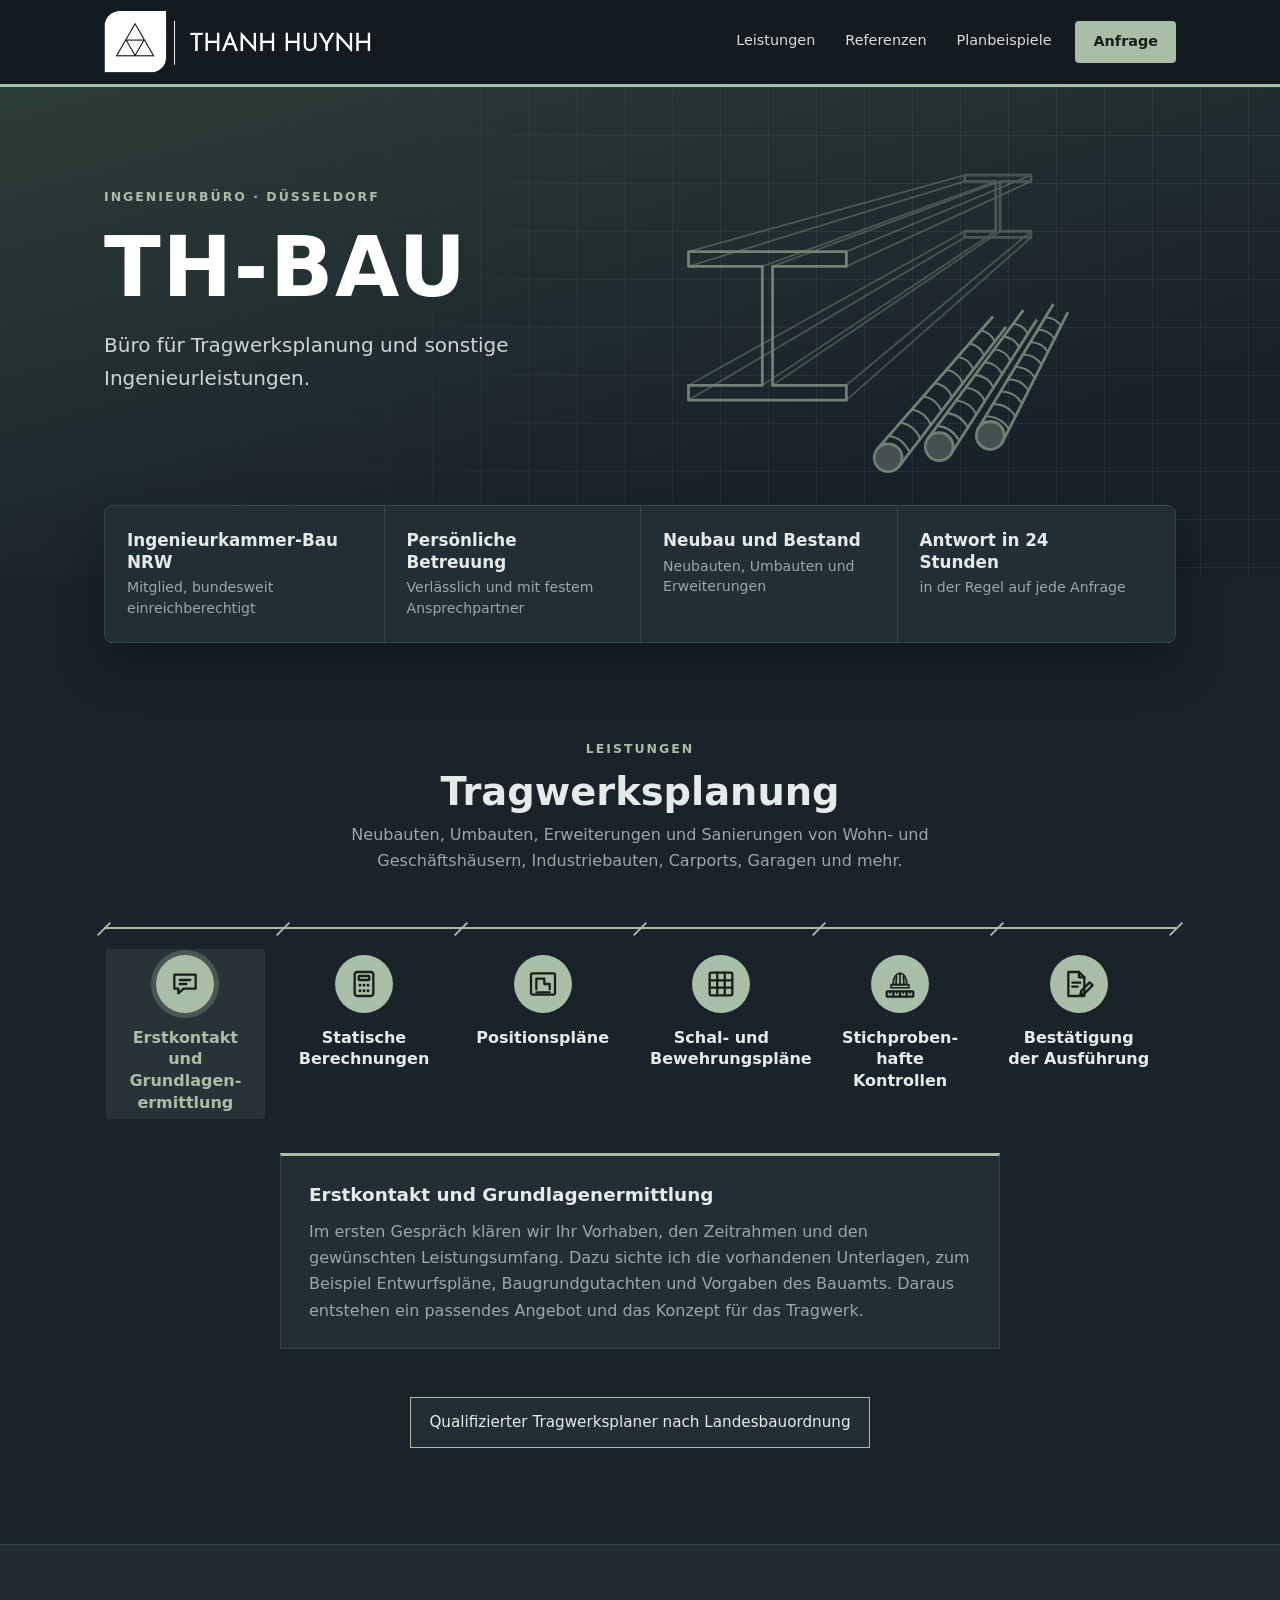
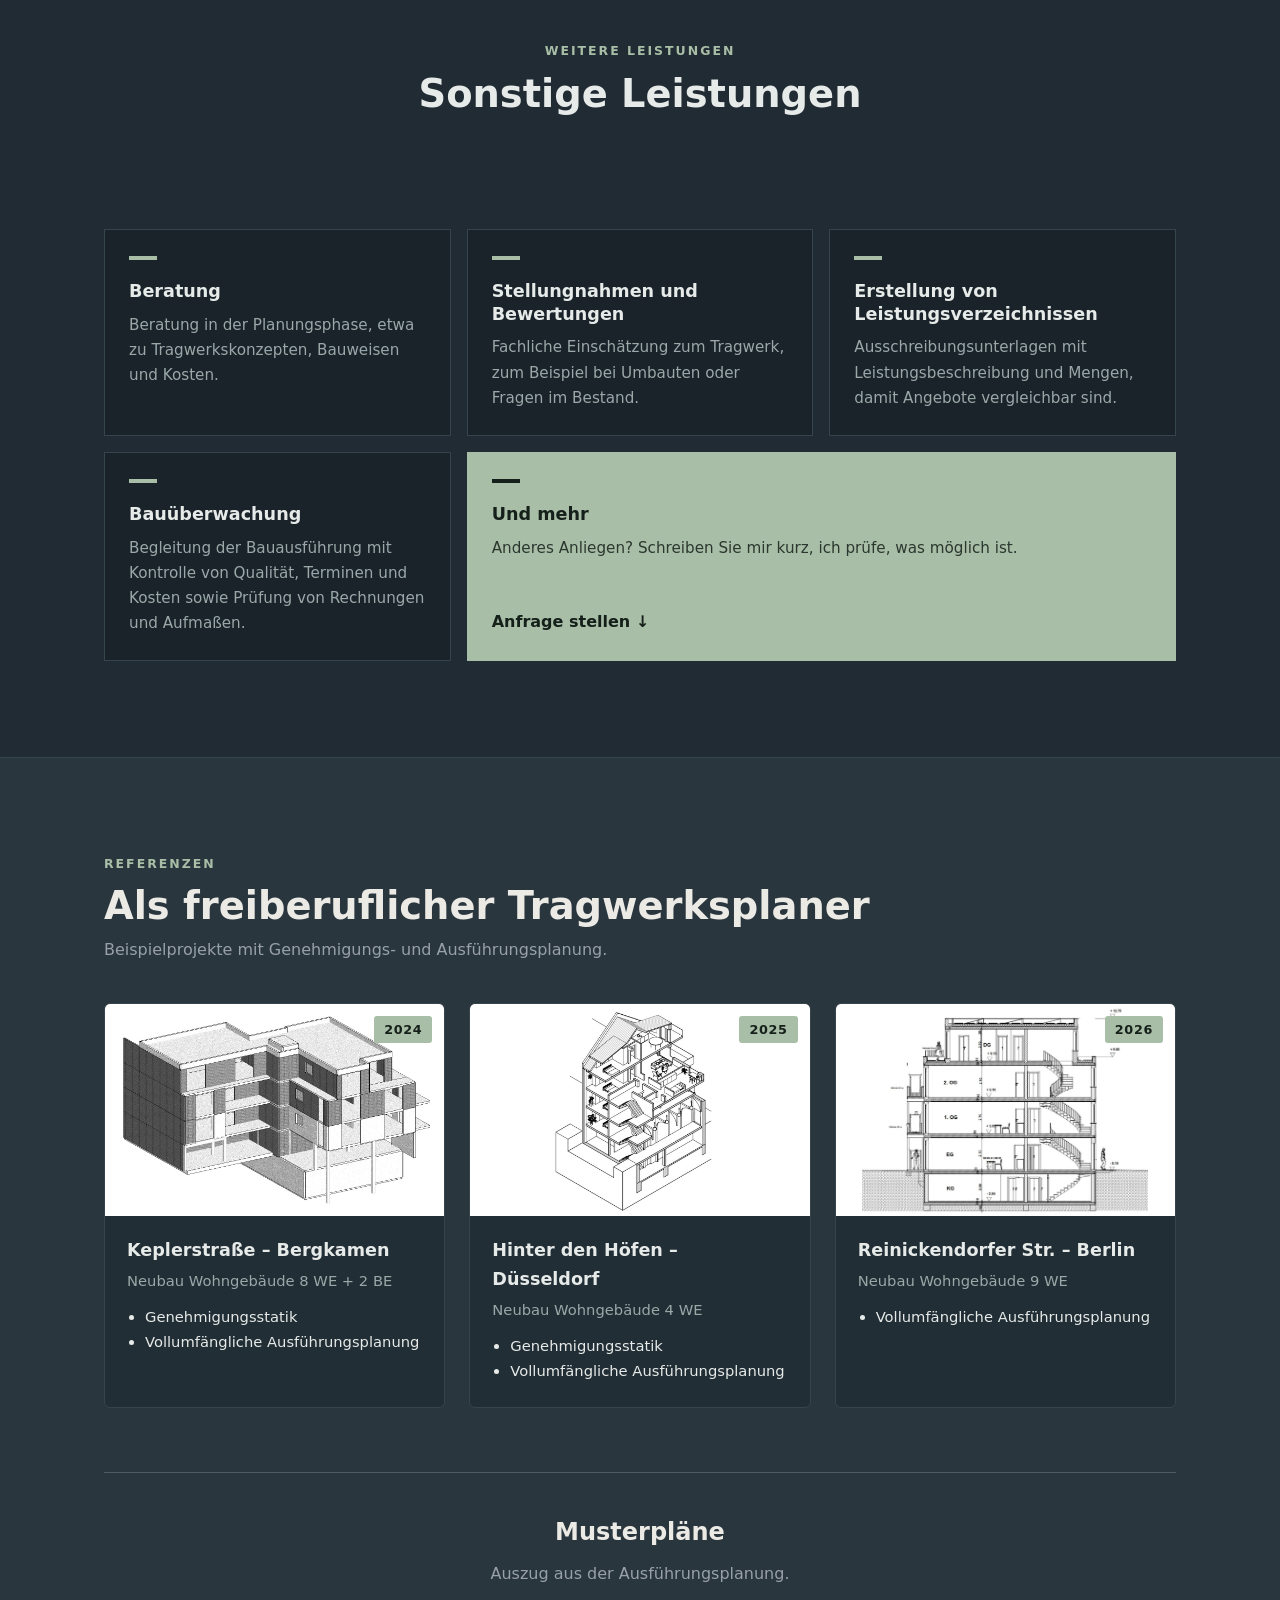
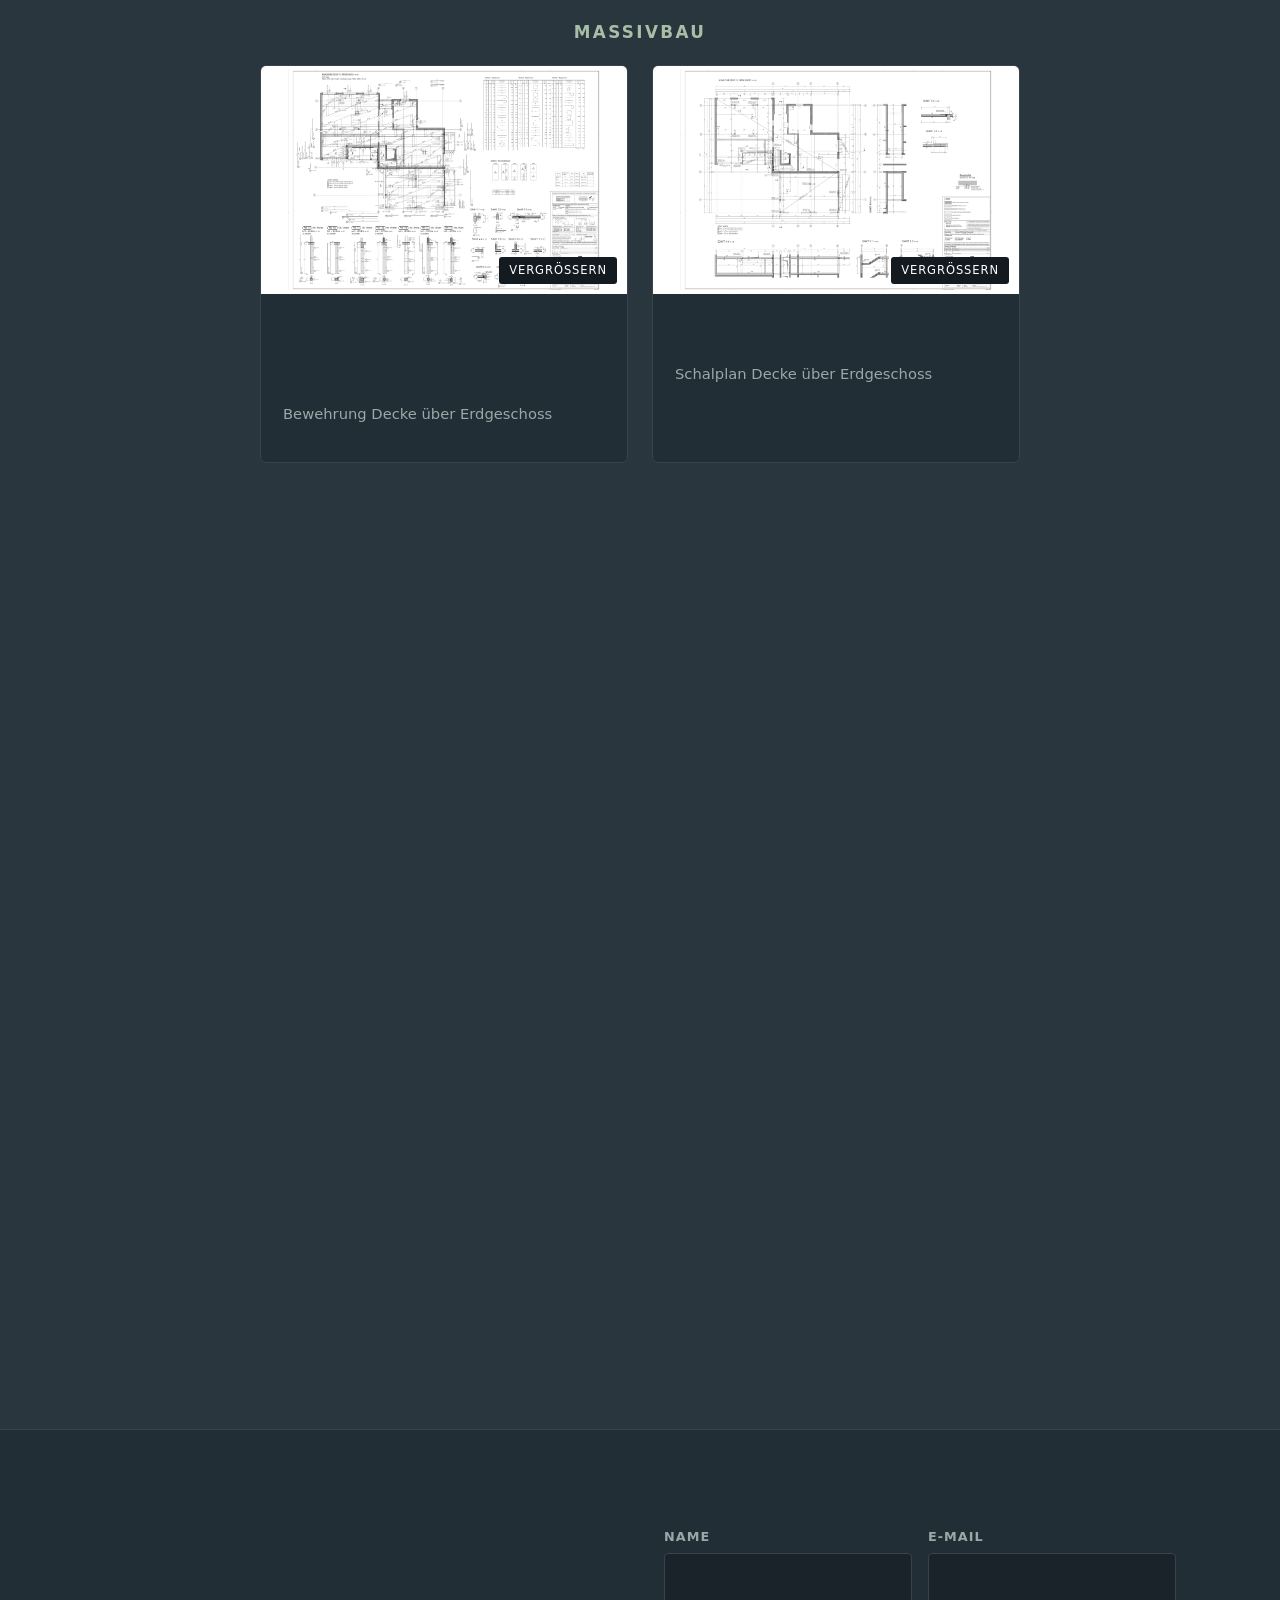
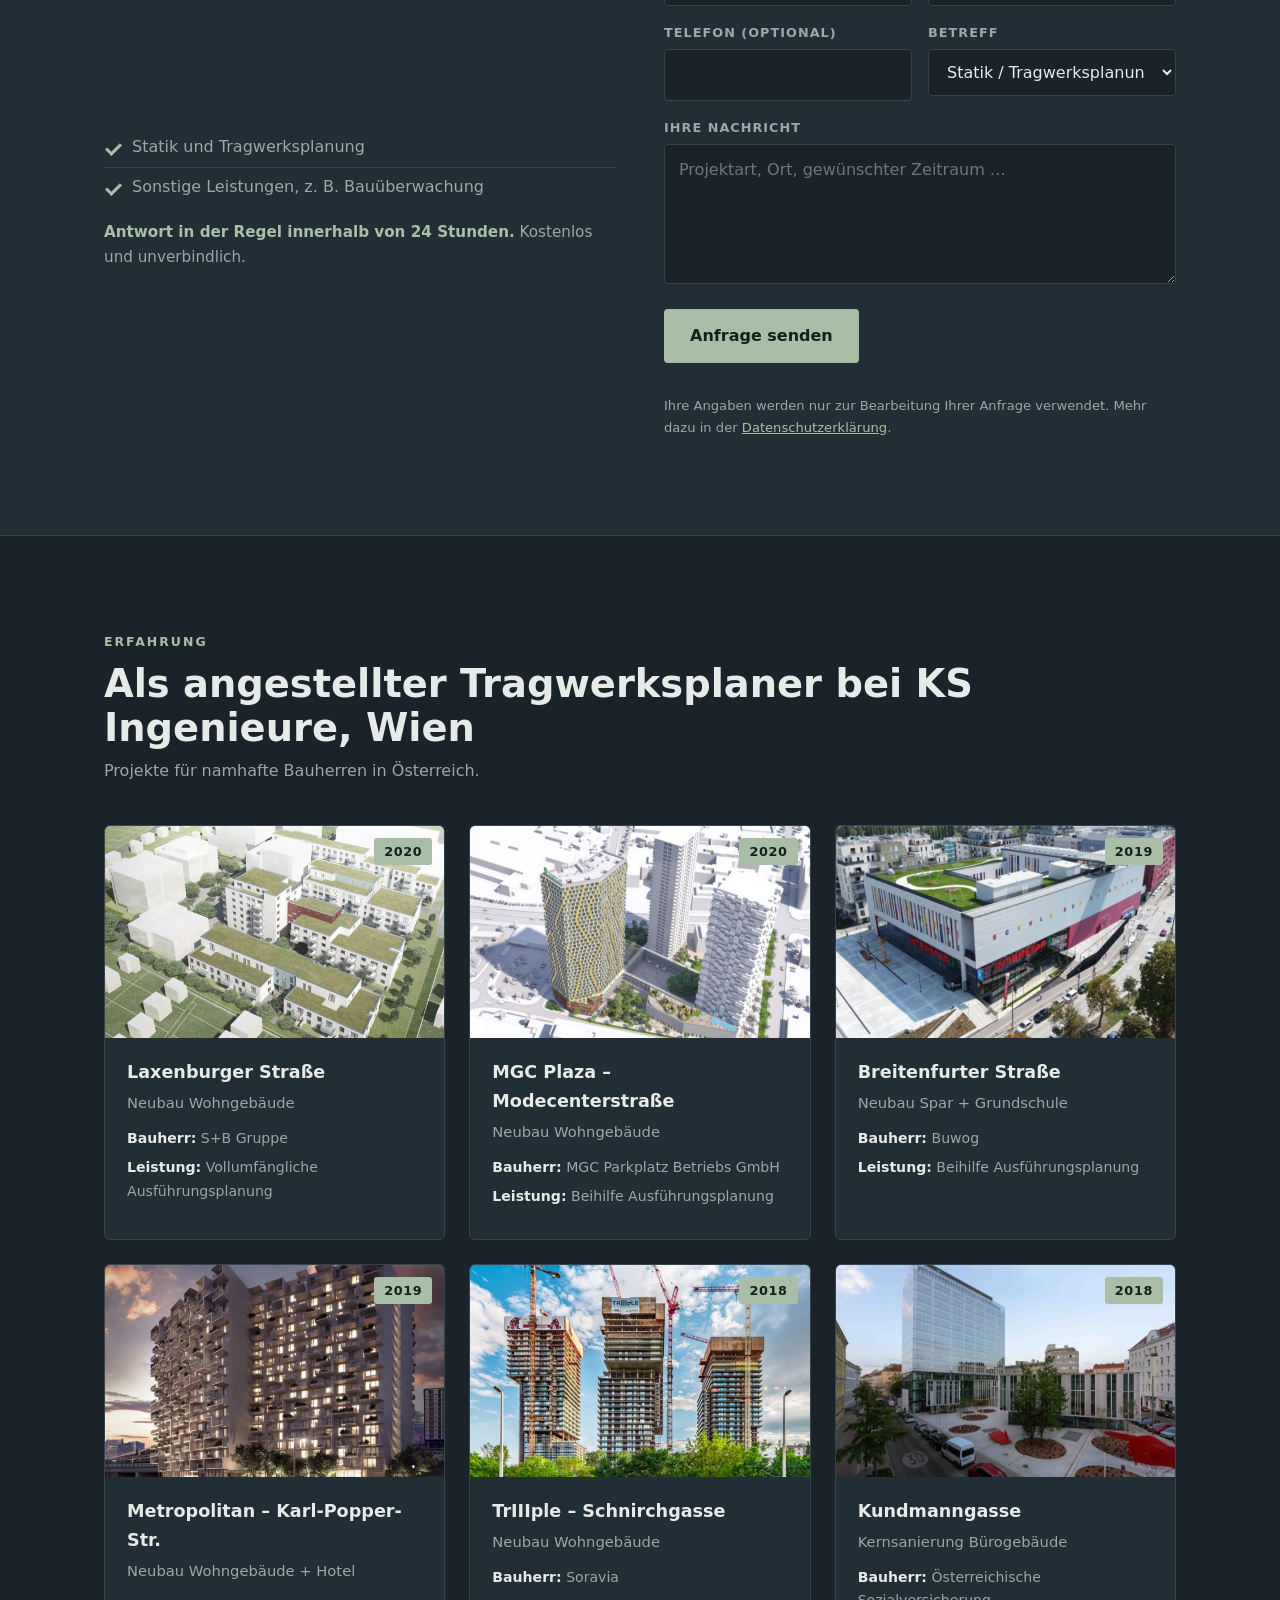
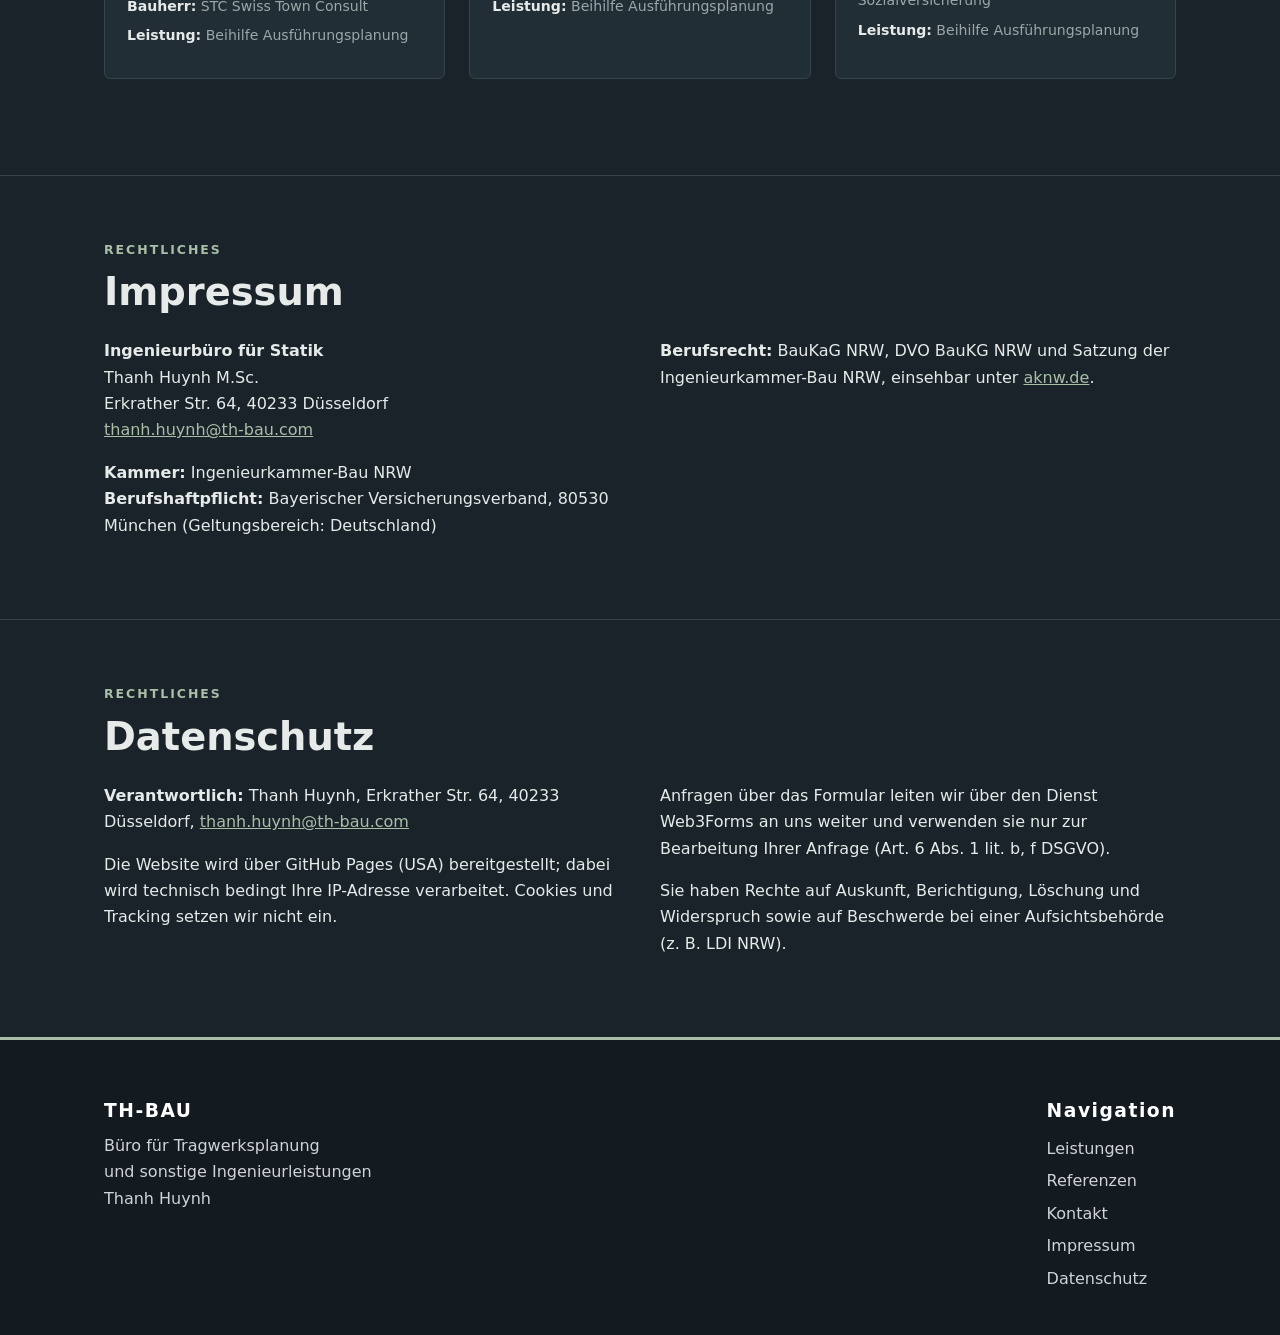
==== index.html @ c72b6653 "Mobile Anfrage-Leiste ohne Unterstreichung und Strich, am Seitenende ausgeblendet Co-Authored-By: Cl" ====
<!DOCTYPE html>
<html lang="de" data-theme="dark">
<head>
<meta charset="utf-8">
<meta name="viewport" content="width=device-width, initial-scale=1, viewport-fit=cover">
<title>TH-BAU – Büro für Tragwerksplanung und sonstige Ingenieurleistungen</title>
<meta name="description" content="TH-BAU – Ingenieurbüro Thanh Huynh in Düsseldorf: Tragwerksplanung, Statik sowie Schal- und Bewehrungspläne.">
<meta name="theme-color" content="#131a20">
<meta name="color-scheme" content="dark">
<link rel="icon" href="data:image/svg+xml,%3Csvg xmlns='http://www.w3.org/2000/svg' viewBox='0 0 64 64'%3E%3Crect width='64' height='64' rx='12' fill='%231b2026'/%3E%3Cpath d='M32 10 55 52H9Z' fill='none' stroke='white' stroke-width='4' stroke-linejoin='round'/%3E%3Cpath d='M21 31H43L32 52Z' fill='none' stroke='white' stroke-width='4' stroke-linejoin='round'/%3E%3C/svg%3E">
<meta property="og:type" content="website">
<meta property="og:locale" content="de_DE">
<meta property="og:title" content="TH-BAU – Tragwerksplanung und Statik">
<meta property="og:description" content="TH-BAU – Ingenieurbüro Thanh Huynh in Düsseldorf: Tragwerksplanung, Statik sowie Schal- und Bewehrungspläne.">
<meta property="og:url" content="https://www.th-bau.com/">
<meta property="og:image" content="https://www.th-bau.com/images/3d-modell-tragwerk-keplerstrae-bergkamen.jpg">
<script type="application/ld+json">{"@context":"https://schema.org","@type":"ProfessionalService","name":"TH-BAU – Ingenieurbüro für Statik","founder":"Thanh Huynh","url":"https://www.th-bau.com/","email":"thanh.huynh@th-bau.com","telephone":"+49 163 9654179","address":{"@type":"PostalAddress","streetAddress":"Erkrather Str. 64","postalCode":"40233","addressLocality":"Düsseldorf","addressCountry":"DE"},"areaServed":"DE","knowsAbout":["Tragwerksplanung","Statik","Bewehrungsplanung"]}</script>

<style>
:root{--bg:#f4f2ee;--surf:#fff;--ink:#16191d;--mute:#5c636b;--line:#d9d5cc;--dark:#1b2026;--accent:#e8590c;--accent-ink:#fff;--grid:rgba(255,255,255,.07);
box-sizing:border-box;padding-top:env(safe-area-inset-top,0px);padding-bottom:env(safe-area-inset-bottom,0px);color-scheme:light}
@media (prefers-color-scheme:dark){:root:not([data-theme="light"]){--bg:#111418;--surf:#1a1f25;--ink:#eceae5;--mute:#98a0a8;--line:#2b323a;--dark:#0b0d10;--accent:#ff7a2e;--accent-ink:#111;color-scheme:dark}}
:root[data-theme="dark"]{--bg:#111418;--surf:#1a1f25;--ink:#eceae5;--mute:#98a0a8;--line:#2b323a;--dark:#0b0d10;--accent:#ff7a2e;--accent-ink:#111;color-scheme:dark}
html{scroll-behavior:smooth;scroll-padding-top:calc(104px + env(safe-area-inset-top,0px))}
*{box-sizing:border-box}
body{margin:0;background:var(--bg);color:var(--ink);font:16px/1.65 system-ui,-apple-system,"Segoe UI",Roboto,Helvetica,Arial,sans-serif}
body::before{content:"";position:fixed;inset:0 0 auto;height:env(safe-area-inset-top,0px);background:var(--dark);z-index:10}
a{color:inherit}
.wrap{max-width:1120px;margin:0 auto;padding:0 24px}
header{position:sticky;top:env(safe-area-inset-top,0px);z-index:9;background:var(--dark);color:#fff;border-bottom:3px solid var(--accent)}
header .wrap{display:flex;align-items:center;justify-content:space-between;flex-wrap:wrap;gap:6px 16px;min-height:84px;padding-top:8px;padding-bottom:8px}
.logo{display:block;line-height:0}
.logo img{height:68px;width:auto;display:block}
nav{display:flex;gap:6px;flex-wrap:wrap}
nav a{text-decoration:none;font-size:.9rem;padding:8px 12px;border-radius:4px;opacity:.85}
nav a.cta{background:var(--accent);color:var(--accent-ink);font-weight:700;opacity:1;padding:9px 18px;margin-left:6px}
nav a.cta:hover{filter:brightness(1.1);background:var(--accent)}
nav a:hover{opacity:1;background:rgba(255,255,255,.1)}
.hero{background:var(--dark);color:#fff;position:relative;overflow:hidden}
.hero .wrap{padding-top:96px;padding-bottom:104px;position:relative}
.heroart{position:absolute;right:calc(max(0px,(100% - 1120px)/2) + 24px);top:50%;transform:translateY(-50%);width:min(46%,520px);height:auto;color:var(--accent);opacity:.45;pointer-events:none}@media (max-width:760px){.heroart{width:88%;right:-14%;opacity:.14}}
.tag{display:inline-block;font-size:.78rem;font-weight:700;letter-spacing:.16em;text-transform:uppercase;color:var(--accent);margin-bottom:18px}
h1{font-size:clamp(2.6rem,8vw,5.2rem);line-height:1;margin:0 0 20px;letter-spacing:.02em;font-weight:800}
.hero p{font-size:1.25rem;max-width:560px;margin:0 0 32px;color:#cfd4d9}
.btn{display:inline-block;background:var(--accent);color:var(--accent-ink);font-weight:700;text-decoration:none;padding:14px 26px;border-radius:4px}
.btn.ghost{background:none;color:inherit;border:2px solid currentColor;margin-left:8px}
.who{margin-top:44px;padding-top:20px;border-top:1px solid rgba(255,255,255,.2);display:inline-block;color:#aeb5bc;font-size:.95rem}
.who b{color:#fff}
section{padding:80px 0}
h2{font-size:clamp(1.7rem,4vw,2.4rem);margin:0 0 8px;line-height:1.15}
.sub{color:var(--mute);margin:0 0 40px;max-width:640px}
.kicker{font-size:.78rem;font-weight:700;letter-spacing:.16em;text-transform:uppercase;color:var(--accent);display:block;margin-bottom:10px}
.grid2{display:grid;grid-template-columns:repeat(auto-fit,minmax(min(100%,420px),1fr));gap:24px}
.card{background:var(--surf);border:1px solid var(--line);border-top:5px solid var(--accent);border-radius:6px;padding:32px}
.card h3{margin:0 0 6px;font-size:1.2rem;letter-spacing:.04em}
.card .lead{color:var(--mute);margin:0 0 18px}
.card h4{margin:0 0 8px;font-size:.8rem;letter-spacing:.12em;text-transform:uppercase;color:var(--mute)}
ul.chk{list-style:none;margin:0;padding:0}
ul.chk li{padding:6px 0 6px 28px;position:relative;border-bottom:1px solid var(--line)}
ul.chk li:last-child{border:0}
ul.chk li::before{content:"";position:absolute;left:2px;top:15px;width:12px;height:6px;border-left:3px solid var(--accent);border-bottom:3px solid var(--accent);transform:rotate(-45deg)}
.note{margin-top:22px;padding:14px 16px;background:var(--bg);border-left:4px solid var(--accent);font-size:.95rem}
.note a{color:var(--accent);font-weight:700}
.dark{background:var(--dark);color:#eceae5}
.dark .sub{color:#98a0a8}
.projects{display:grid;grid-template-columns:repeat(auto-fill,minmax(min(100%,320px),1fr));gap:24px}
.proj{background:var(--surf);border:1px solid var(--line);border-radius:6px;overflow:hidden;color:var(--ink);display:flex;flex-direction:column}
.ph{aspect-ratio:16/10;background:repeating-linear-gradient(45deg,var(--bg),var(--bg) 12px,var(--line) 12px,var(--line) 13px);display:grid;place-items:center;color:var(--mute);font-size:.8rem;letter-spacing:.12em;text-transform:uppercase;position:relative}
.ph.plan{background-image:linear-gradient(var(--line) 1px,transparent 1px),linear-gradient(90deg,var(--line) 1px,transparent 1px);background-size:20px 20px}
.ph img{position:absolute;inset:0;width:100%;height:100%;object-fit:cover}
.year{position:absolute;top:12px;right:12px;background:var(--accent);color:var(--accent-ink);font-weight:700;font-size:.8rem;padding:3px 10px;border-radius:3px;letter-spacing:.05em;z-index:1}
.body{padding:20px 22px 24px}
.body h3{margin:0 0 4px;font-size:1.1rem}
.body .type{color:var(--mute);font-size:.92rem;margin:0 0 12px}
.body ul{margin:0;padding-left:18px;font-size:.92rem}
.meta{font-size:.88rem;color:var(--mute);margin:0 0 6px}
.meta b{color:var(--ink)}
.ph.plan.has{background:#fff;cursor:zoom-in}
.ph.plan.has img{object-fit:contain;padding:4px}
.ph.plan.has{overflow:hidden}
.ph.plan.has img{transition:transform .35s ease}
.ph.plan.has:hover img,.ph.plan.has:focus-visible img{transform:scale(1.08)}
.ph.plan.has .zh{transition:background .2s,color .2s}
.ph.plan.has:hover .zh{background:var(--accent);color:var(--accent-ink)}
@media (prefers-reduced-motion:reduce){.ph.plan.has img{transition:none}}
.zh{position:absolute;right:10px;bottom:10px;background:var(--dark);color:#fff;font-size:.72rem;letter-spacing:.08em;padding:4px 10px;border-radius:3px;z-index:1}
.ph.zoom{cursor:zoom-in;overflow:hidden}
.ph.zoom:not(.plan) .zh{opacity:0;transition:opacity .2s}
.ph.zoom:not(.plan):hover .zh,.ph.zoom:not(.plan):focus-visible .zh{opacity:1}
@media (prefers-reduced-motion:reduce){.ph.zoom img{transition:none}}
#lb{position:fixed;inset:0;z-index:50;background:rgba(0,0,0,.98);display:none;overflow:hidden;touch-action:none;overscroll-behavior:contain;-webkit-user-select:none;user-select:none}
#lb.on{display:block}
#lb img{position:absolute;left:0;top:0;transform-origin:0 0;max-width:none;background:#fff;cursor:grab;-webkit-user-drag:none;user-select:none;will-change:transform}
#lb img.drag{cursor:grabbing}
#lb .bar{position:fixed;top:0;left:0;right:0;z-index:51;display:flex;align-items:center;gap:8px;padding:calc(8px + env(safe-area-inset-top,0px)) 12px 8px;background:rgba(0,0,0,.82)}
#lb .t{flex:1;min-width:0;color:#cfd4d9;font-size:.72rem;line-height:1.25;overflow:hidden;display:-webkit-box;-webkit-line-clamp:2;-webkit-box-orient:vertical}
#lb .b{border:0;cursor:pointer;font:inherit;font-weight:700;background:rgba(255,255,255,.16);color:#fff;min-width:42px;height:40px;border-radius:6px;font-size:1.2rem;line-height:1}
#lb .x{background:var(--accent);color:var(--accent-ink);font-size:.9rem;padding:0 14px}
.plans-wrap{margin-top:64px;padding-top:40px;border-top:1px solid rgba(255,255,255,.18);text-align:center}
.plans-wrap h3{margin:0 0 8px;font-size:1.5rem}
.plans-wrap .sub{margin:0 auto 32px}
.plans{display:grid;grid-template-columns:repeat(3,minmax(0,1fr));gap:24px;max-width:1120px;margin:0 auto;text-align:left}
.grp{margin:0 0 18px;font-size:1.05rem;letter-spacing:.14em;text-transform:uppercase;color:var(--accent)}
.plans.two{grid-template-columns:repeat(2,minmax(0,1fr));max-width:760px}
@media (max-width:900px){.plans,.plans.two{grid-template-columns:1fr;max-width:560px}}
.anfrage{background:var(--surf);border-top:1px solid var(--line);border-bottom:1px solid var(--line)}
.aw{display:grid;grid-template-columns:repeat(auto-fit,minmax(min(100%,320px),1fr));gap:48px;align-items:start}
.aw ul{margin:20px 0 0;padding:0;list-style:none;color:var(--mute)}
.aw li{padding:4px 0}
form.f{display:grid;grid-template-columns:1fr 1fr;gap:16px}
.f label{display:block;font-size:.8rem;font-weight:700;letter-spacing:.08em;text-transform:uppercase;color:var(--mute);margin-bottom:6px}
.f .full{grid-column:1/-1}
.f input,.f select,.f textarea{width:100%;font:inherit;color:var(--ink);background:var(--bg);border:1px solid var(--line);border-radius:4px;padding:12px 14px}
.f input:focus,.f select:focus,.f textarea:focus{outline:2px solid var(--accent);outline-offset:1px}
.f textarea{min-height:140px;resize:vertical}
.f button{border:0;cursor:pointer;font:inherit;font-weight:700}
#st{font-size:.92rem;color:var(--mute);margin:0}
#st a{color:var(--accent);font-weight:700}
@media (max-width:640px){form.f{grid-template-columns:1fr}}
.lz{text-align:center}
.lz .sub{margin:0 auto 52px}
.chain{display:flex;max-width:1120px;margin:0 auto}
.chain>div{flex:1 1 0;min-width:0;position:relative;border-top:2px solid var(--accent);padding:26px 10px 0}
.chain>div::before,.chain>div:last-child::after{content:"";position:absolute;top:-1px;width:18px;border-top:2.5px solid var(--accent);transform:translate(-50%,0) rotate(-45deg)}
.chain>div::before{left:0}
.chain>div:last-child::after{right:0;transform:translate(50%,0) rotate(-45deg)}
.chain b{display:block;font-size:1rem;line-height:1.35;hyphens:manual}
.chain .stb{display:block;width:100%;background:none;border:0;font:inherit;color:inherit;text-align:center;cursor:pointer;padding:6px 8px;margin:-6px -8px;border-radius:3px;transition:color .2s,background .2s}
.chain .stb:hover,.chain .stb:focus-visible,.chain .stb[aria-pressed="true"]{color:var(--accent);background:rgba(255,122,46,.09)}
.chain .ico{width:58px;height:58px;border-radius:50%;background:var(--accent);display:grid;place-items:center;margin:0 auto 14px}
.chain .ico svg{width:32px;height:32px;fill:none;stroke:#12151b;stroke-width:1.7;stroke-linecap:round;stroke-linejoin:round}
.chain .desc{display:none}
.chainpanel{max-width:720px;min-height:11.5rem;margin:40px auto 0;padding:24px 28px;background:var(--surf);border:1px solid var(--line);border-top:3px solid var(--accent);text-align:left}
.chainpanel h3,.chain .desc h3{margin:0 0 8px;font-size:1.15rem}
.chainpanel p,.chain .desc p{margin:0;color:var(--mute)}
.ex{display:inline-block;margin-top:12px;color:var(--accent);font-weight:600;text-decoration:none}
.ex:hover{text-decoration:underline}
.chips{display:grid;grid-template-columns:minmax(0,460px);justify-content:center;gap:10px;margin:48px auto 0}
.chip{display:flex;align-items:center;justify-content:center;text-align:center;border:1px solid var(--accent);background:var(--surf);padding:12px 16px;font-size:.95rem}
@media (max-width:900px){.chips{grid-template-columns:minmax(0,520px)}.chainpanel{display:none}.chain .st[data-open] .desc{display:block;padding:10px 0 0}.chain .stb{text-align:left;display:flex;align-items:center;gap:14px}.chain .ico{width:44px;height:44px;margin:0;flex:none}.chain .ico svg{width:25px;height:25px}.chain .desc h3{display:none}.chain{flex-direction:column;border-left:2px solid var(--accent);margin-left:12px;max-width:none;text-align:left}
.chain>div{border-top:0;padding:14px 0 14px 22px}
.chain>div::before{left:-1px;top:50%;transform:translate(-50%,-50%) rotate(-45deg)}
.chain>div:last-child::after{display:none}}
@media (prefers-reduced-motion:reduce){.chain a,.chain a small{transition:none}}
.sonst{background:var(--surf);border-top:1px solid var(--line);border-bottom:1px solid var(--line)}
.sgrid{display:grid;grid-template-columns:repeat(3,minmax(0,1fr));gap:16px;text-align:left}
.scard{background:var(--bg);border:1px solid var(--line);padding:26px 24px 24px;display:flex;flex-direction:column;gap:10px;color:inherit;text-decoration:none}
.scard::before{content:"";width:28px;height:4px;background:var(--accent);margin-bottom:10px}
.scard h3{margin:0;font-size:1.1rem;line-height:1.3}
.scard p{margin:0;color:var(--mute);font-size:.95rem}
.scta{background:var(--accent);border-color:var(--accent);color:var(--accent-ink);justify-content:flex-start}
.scta::before{background:var(--accent-ink)}
.scta p{color:inherit;opacity:.85}
.scta span{margin-top:auto;padding-top:8px;font-weight:700}
.scta{grid-column:span 2}
.scta:hover{filter:brightness(1.08)}
@media (max-width:900px){.sgrid{grid-template-columns:repeat(2,minmax(0,1fr))}}
@media (max-width:560px){.sgrid{grid-template-columns:1fr}.scta{grid-column:auto}}
.imp{padding:64px 0;border-top:1px solid var(--line)}
.impg{display:grid;grid-template-columns:repeat(auto-fit,minmax(min(100%,340px),1fr));gap:40px;margin-top:24px}
.impg p{margin:0 0 16px}
.impg ol{margin:0 0 16px;padding-left:20px}
.imp a{color:var(--accent);word-break:break-word}
footer{background:var(--dark);color:#cfd4d9;padding:56px 0 40px;border-top:3px solid var(--accent)}
footer .wrap{display:flex;flex-wrap:wrap;gap:32px;justify-content:space-between}
footer h3{color:#fff;margin:0 0 6px;letter-spacing:.08em}
footer a{display:block;text-decoration:none;padding:3px 0}
footer a:hover{color:var(--accent)}
@media (max-width:640px){.logo img{height:52px}nav a{padding:8px 8px;font-size:.82rem}.btn.ghost{margin:10px 0 0}section{padding:56px 0}.hero .wrap{padding-top:64px;padding-bottom:72px}}
@media (max-width:640px){
header .wrap{flex-direction:column;align-items:stretch;gap:6px}
nav{width:100%;flex-wrap:nowrap;justify-content:space-between;gap:2px}
nav a{padding:8px 6px;font-size:.8rem;white-space:nowrap}
nav a.cta{padding:8px 14px;margin-left:auto}
}

/* ---- Modern: Fakten, Bewegung, Hover, mobile Leiste ---- */
section{padding:96px 0}
.facts{position:relative;z-index:2;background:var(--dark);border-top:1px solid rgba(255,255,255,.1)}
.facts .wrap{display:grid;grid-template-columns:repeat(4,minmax(0,1fr))}
.fact{padding:24px 22px;border-left:1px solid rgba(255,255,255,.14);color:#cfd4d9;min-width:0}
.fact:first-child{border-left:0;padding-left:0}
.fact b{display:block;color:#fff;font-size:1.05rem;line-height:1.3;margin-bottom:4px}
.fact span{display:block;font-size:.88rem;line-height:1.45}
.fact i{font-style:normal;color:var(--accent)}
@media (max-width:900px){.facts .wrap{grid-template-columns:repeat(2,minmax(0,1fr))}.fact:nth-child(3){border-left:0;padding-left:0}.fact:nth-child(n+3){border-top:1px solid rgba(255,255,255,.14)}.fact:nth-child(odd){padding-left:0}}
@media (max-width:480px){.fact{padding:16px 14px}.fact b{font-size:.95rem}.fact span{font-size:.8rem}.facts[data-v="b"] .wrap{padding:0 8px}}
/* Variante A: Modellkarte */
.heromodel{display:none}
.hero[data-v="a"] .heroart{top:44%;width:min(58%,640px);right:calc(max(0px,(100% - 1120px)/2) - 60px);opacity:.3}
.hero[data-v="a"] .heromodel{display:block;position:absolute;z-index:1;right:calc(max(0px,(100% - 1120px)/2) + 24px);top:50%;transform:translateY(-50%) rotate(2deg);width:min(34%,380px);margin:0;background:#fff;padding:14px 14px 10px;border-radius:4px;box-shadow:0 28px 60px rgba(0,0,0,.5)}
.heromodel img{display:block;width:100%;aspect-ratio:4/3;object-fit:contain}
.heromodel figcaption{font-size:.72rem;letter-spacing:.1em;text-transform:uppercase;color:#4c5660;margin-top:8px;font-weight:600}
@media (max-width:900px){.hero[data-v="a"] .heromodel{display:none}.hero[data-v="a"] .heroart{width:88%;right:-14%;opacity:.14}}
/* Variante B: Konstruktionsraster */
.hero[data-v="b"]::before{content:"";position:absolute;inset:0;background-image:linear-gradient(rgba(255,255,255,.06) 1px,transparent 1px),linear-gradient(90deg,rgba(255,255,255,.06) 1px,transparent 1px);background-size:48px 48px;-webkit-mask-image:linear-gradient(90deg,transparent 10%,#000 70%);mask-image:linear-gradient(90deg,transparent 10%,#000 70%);pointer-events:none}
.hero[data-v="b"] .heroart{width:min(46%,520px);top:43%;opacity:.6}
.hero[data-v="b"] .wrap{padding-bottom:150px}
.facts[data-v="b"]{background:none;border:0;margin-top:-72px}
.facts[data-v="b"] .wrap{background:var(--surf);border:1px solid var(--line);border-radius:8px;box-shadow:0 22px 50px rgba(0,0,0,.35);padding:0 22px;width:calc(100% - 48px);max-width:1072px}
.facts[data-v="b"] .fact{color:var(--mute)}
.facts[data-v="b"] .fact b{color:var(--ink)}
.facts[data-v="b"] .fact{border-color:var(--line)}
@media (max-width:900px){.hero[data-v="b"] .heroart{width:88%;right:-14%;opacity:.2}.hero[data-v="b"] .wrap{padding-bottom:120px}}
/* Bewegung */
.js .rv{opacity:0;transform:translateY(18px);transition:opacity .7s ease,transform .7s ease;transition-delay:var(--d,0s)}
.js .rv.in{opacity:1;transform:none}
@media (prefers-reduced-motion:reduce){.js .rv{opacity:1;transform:none;transition:none}}
/* Hover */
.proj,.scard{transition:transform .25s ease,box-shadow .25s ease,border-color .25s ease}
.proj:hover,.scard:hover{transform:translateY(-4px);box-shadow:0 18px 36px rgba(0,0,0,.28);border-color:var(--accent)}
@media (prefers-reduced-motion:reduce){.proj:hover,.scard:hover{transform:none}}
.js .proj.rv.in:hover,.js .scard.rv.in:hover{transform:translateY(-4px)}
.js .proj.rv.in,.js .scard.rv.in{transition:transform .25s ease,box-shadow .25s ease,border-color .25s ease}
/* Antwortzeit */
.react{margin:14px 0 0;font-size:.95rem;color:var(--mute)}
.react b{color:var(--accent)}
/* Feste Anfrage-Leiste am Handy */
.stickycta{display:none}
@media (max-width:760px){
 .stickycta{display:block;position:fixed;left:0;right:0;bottom:0;z-index:50;padding:10px max(16px,env(safe-area-inset-right,0px)) calc(10px + env(safe-area-inset-bottom,0px)) max(16px,env(safe-area-inset-left,0px));background:rgba(15,20,26,.94);-webkit-backdrop-filter:blur(8px);backdrop-filter:blur(8px);border-top:0;text-decoration:none;transform:translateY(110%);transition:transform .3s ease}
 .stickycta.show{transform:none}
 .stickycta,.stickycta:hover,.stickycta .btn{text-decoration:none}
 .stickycta .btn{display:block;text-align:center;width:100%;box-sizing:border-box}
 footer{padding-bottom:96px}
}
/* Hover: Symbole in der Massekette */
.chain .ico{transition:transform .28s cubic-bezier(.2,.8,.2,1),box-shadow .28s ease}
.chain .ico svg{transition:transform .28s cubic-bezier(.2,.8,.2,1)}
.chain .stb:focus-visible .ico,.chain .stb[aria-pressed="true"] .ico{box-shadow:0 0 0 5px color-mix(in srgb,var(--accent) 26%,transparent)}
@media (hover:hover){.chain .stb:hover .ico,.chain .stb:focus-visible .ico{transform:translateY(-7px);box-shadow:0 0 0 6px color-mix(in srgb,var(--accent) 28%,transparent),0 14px 22px rgba(0,0,0,.35)}.chain .stb:hover .ico svg,.chain .stb:focus-visible .ico svg{transform:scale(1.12) rotate(-6deg)}}
@media (prefers-reduced-motion:reduce){.chain .ico,.chain .ico svg{transition:none}.chain .stb:hover .ico,.chain .stb:hover .ico svg{transform:none}}

/* TEST: Farbwelt Nebelwald (Schiefer, Moosgruen) */
:root,:root:not([data-theme="light"]),:root[data-theme="dark"]{--bg:#1a232a;--surf:#222e36;--ink:#e6eae8;--mute:#9aa8a8;--line:#35444d;--dark:#131a20;--accent:#a8bea6;--accent-ink:#16201b;--grid:rgba(255,255,255,.05);color-scheme:dark}
.hero{background:linear-gradient(165deg,#2b3d38 0%,#18222a 72%)}
.dark{background:#2a363e}
.sonst{background:#202b33}
.chain .ico svg{stroke:#16201b}
.chain .stb:hover,.chain .stb:focus-visible,.chain .stb[aria-pressed="true"]{background:rgba(168,190,166,.1)}
</style>
</head>
<body>

<header>
  <div class="wrap">
    <a class="logo" href="#start" aria-label="Thanh Huynh – Startseite"><img src="images/thanh-huynh.png?v=3" alt="Thanh Huynh" width="1000" height="255"></a>
    <nav>
      <a href="#leistungen">Leistungen</a>
      <a href="#referenzen">Referenzen</a>
      <a href="#musterplaene">Planbeispiele</a>
      <a class="cta" href="#anfrage">Anfrage</a>
    </nav>
  </div>
</header>

<main id="start">
<div class="hero" data-v="b">
<svg class="heroart" viewBox="0 0 560 400" aria-hidden="true"><g fill="none" stroke="currentColor" stroke-width="3" stroke-linejoin="round" stroke-linecap="round"><g opacity=".5"><path d="M332.5 67.6L403.9 67.6L403.9 74.4L370.6 74.4L370.6 128.1L403.9 128.1L403.9 134.8L332.5 134.8L332.5 128.1L365.9 128.1L365.9 74.4L332.5 74.4Z"/><path stroke-width="2" d="M35.0 150.0L332.5 67.6"/><path stroke-width="2" d="M205.0 150.0L403.9 67.6"/><path stroke-width="2" d="M205.0 166.0L403.9 74.4"/><path stroke-width="2" d="M125.5 166.0L370.6 74.4"/><path stroke-width="2" d="M125.5 294.0L370.6 128.1"/><path stroke-width="2" d="M205.0 294.0L403.9 128.1"/><path stroke-width="2" d="M205.0 310.0L403.9 134.8"/><path stroke-width="2" d="M35.0 310.0L332.5 134.8"/><path stroke-width="2" d="M35.0 294.0L332.5 128.1"/><path stroke-width="2" d="M114.5 294.0L365.9 128.1"/><path stroke-width="2" d="M114.5 166.0L365.9 74.4"/><path stroke-width="2" d="M35.0 166.0L332.5 74.4"/></g><path d="M35.0 150.0L205.0 150.0L205.0 166.0L125.5 166.0L125.5 294.0L205.0 294.0L205.0 310.0L35.0 310.0L35.0 294.0L114.5 294.0L114.5 166.0L35.0 166.0Z"/><path d="M261.6 381.5L376.2 232.1M238.4 362.5L362.2 220.7"/><circle cx="250" cy="372" r="15" fill="currentColor" fill-opacity=".5"/><path stroke-width="2.2" d="M273.1 366.6Q266.9 351.3 250.8 348.3"/><path stroke-width="2.2" d="M284.5 351.6Q278.6 337.0 263.2 334.1"/><path stroke-width="2.2" d="M296.0 336.7Q290.4 322.7 275.5 320.0"/><path stroke-width="2.2" d="M307.4 321.7Q302.1 308.4 287.9 305.8"/><path stroke-width="2.2" d="M318.9 306.8Q313.8 294.1 300.3 291.6"/><path stroke-width="2.2" d="M330.3 291.9Q325.5 279.8 312.7 277.4"/><path stroke-width="2.2" d="M341.8 276.9Q337.2 265.5 325.1 263.2"/><path stroke-width="2.2" d="M353.3 262.0Q348.9 251.2 337.5 249.1"/><path stroke-width="2.2" d="M364.7 247.0Q360.6 236.9 349.9 234.9"/><path d="M317.3 368.5L409.6 224.3M292.7 351.5L394.8 214.1"/><circle cx="305" cy="360" r="15" fill="currentColor" fill-opacity=".5"/><path stroke-width="2.2" d="M326.6 354.1Q319.2 339.4 302.9 337.7"/><path stroke-width="2.2" d="M335.8 339.7Q328.8 325.6 313.1 324.0"/><path stroke-width="2.2" d="M345.0 325.3Q338.3 311.8 323.3 310.3"/><path stroke-width="2.2" d="M354.2 310.8Q347.8 298.0 333.5 296.5"/><path stroke-width="2.2" d="M363.5 296.4Q357.3 284.2 343.7 282.8"/><path stroke-width="2.2" d="M372.7 282.0Q366.9 270.4 353.9 269.0"/><path stroke-width="2.2" d="M381.9 267.6Q376.4 256.6 364.2 255.3"/><path stroke-width="2.2" d="M391.2 253.2Q385.9 242.7 374.4 241.6"/><path stroke-width="2.2" d="M400.4 238.7Q395.5 228.9 384.6 227.8"/><path d="M373.1 355.3L443.1 216.4M346.9 340.7L427.3 207.6"/><circle cx="360" cy="348" r="15" fill="currentColor" fill-opacity=".5"/><path stroke-width="2.2" d="M380.1 341.4Q371.4 327.5 354.9 327.4"/><path stroke-width="2.2" d="M387.1 327.5Q378.7 314.2 363.0 314.1"/><path stroke-width="2.2" d="M394.1 313.6Q386.1 300.8 371.0 300.8"/><path stroke-width="2.2" d="M401.1 299.7Q393.4 287.5 379.1 287.5"/><path stroke-width="2.2" d="M408.1 285.8Q400.8 274.2 387.1 274.2"/><path stroke-width="2.2" d="M415.1 271.9Q408.2 260.9 395.1 260.9"/><path stroke-width="2.2" d="M422.1 258.0Q415.5 247.6 403.2 247.6"/><path stroke-width="2.2" d="M429.1 244.1Q422.9 234.3 411.2 234.3"/><path stroke-width="2.2" d="M436.1 230.2Q430.2 221.0 419.3 221.0"/></g></svg>

  <div class="wrap">
    <span class="tag">Ingenieurbüro · Düsseldorf</span>
    <h1>TH-BAU</h1>
    <p>Büro für Tragwerksplanung und sonstige Ingenieurleistungen.</p>
  </div>
</div>

<div class="facts rv" data-v="b">
  <div class="wrap">
        <div class="fact"><b>Ingenieurkammer-Bau NRW</b><span>Mitglied, bundesweit einreichberechtigt</span></div>
    <div class="fact"><b>Persönliche Betreuung</b><span>Verlässlich und mit festem Ansprechpartner</span></div>
    <div class="fact"><b>Neubau und Bestand</b><span>Neubauten, Umbauten und Erweiterungen</span></div>
    <div class="fact"><b>Antwort in 24 Stunden</b><span>in der Regel auf jede Anfrage</span></div>
  </div>
</div>

<section id="leistungen">
  <div class="wrap lz">
    <span class="kicker">Leistungen</span>
    <h2>Tragwerksplanung</h2>
    <p class="sub">Neubauten, Umbauten, Erweiterungen und Sanierungen von Wohn- und Geschäftshäusern, Industriebauten, Carports, Garagen und mehr.</p>
    <svg width="0" height="0" style="position:absolute" aria-hidden="true" focusable="false"><defs>
<symbol id="pi1" viewBox="0 0 24 24"><path d="M4 5h16v10.5H11L7 19v-3.5H4z"/><path d="M8 9h8M8 12h5"/></symbol>
<symbol id="pi2" viewBox="0 0 24 24"><rect x="5" y="3" width="14" height="18" rx="2"/><rect x="8" y="6" width="8" height="3" rx=".5"/><path stroke-width="2.2" d="M9 13h.01M12 13h.01M15 13h.01M9 17h.01M12 17h.01M15 17h.01"/></symbol>
<symbol id="pi3" viewBox="0 0 24 24"><rect x="3" y="4" width="18" height="16" rx="1"/><path d="M7 16V8h6v4h4v4"/><path d="M7 18.2h10"/></symbol>
<symbol id="pi4" viewBox="0 0 24 24"><rect x="3.5" y="3.5" width="17" height="17" rx="1"/><path d="M9.2 3.5v17M14.8 3.5v17M3.5 9.2h17M3.5 14.8h17"/></symbol>
<symbol id="pi5" viewBox="0 0 24 24"><g transform="translate(3.1 0.6) scale(.74)"><path d="M5 16C5 9.5 8 4.5 12 4.5s7 5 7 11.5z"/><path d="M3 16h18v3.2H3z"/><path d="M12 4.5V16M8.6 8.2c-.5 2.4-.6 5-.6 7.8M15.4 8.2c.5 2.4.6 5 .6 7.8"/></g><rect x="2" y="17.5" width="20" height="4" rx=".6"/><path d="M7 17.5v4M12 17.5v4M17 17.5v4"/><path stroke-width="1.2" d="M4.5 17.5v1.6M9.5 17.5v1.6M14.5 17.5v1.6M19.5 17.5v1.6"/></symbol>
<symbol id="pi6" viewBox="0 0 24 24"><path d="M4 3h8l4 4v14H4z"/><path d="M12 3v4h4M7 11h6M7 14h4"/><path d="M13 20l.8-3 6.2-6.2 2.2 2.2L16 19.2z"/></symbol>
</defs></svg>
<div class="chain" id="chain">
      <div class="st"><button type="button" class="stb" aria-pressed="false"><span class="ico" aria-hidden="true"><svg viewBox="0 0 24 24"><use href="#pi1"/></svg></span><b>Erstkontakt und Grundlagen&shy;ermittlung</b></button><div class="desc"><h3>Erstkontakt und Grundlagenermittlung</h3><p>Im ersten Gespräch klären wir Ihr Vorhaben, den Zeitrahmen und den gewünschten Leistungsumfang. Dazu sichte ich die vorhandenen Unterlagen, zum Beispiel Entwurfspläne, Baugrundgutachten und Vorgaben des Bauamts. Daraus entstehen ein passendes Angebot und das Konzept für das Tragwerk.</p></div></div>
      <div class="st"><button type="button" class="stb" aria-pressed="false"><span class="ico" aria-hidden="true"><svg viewBox="0 0 24 24"><use href="#pi2"/></svg></span><b>Statische Berechnungen</b></button><div class="desc"><h3>Statische Berechnungen</h3><p>Auf Grundlage der Entwurfspläne ermittle ich die Lasten und lege das Tragsystem fest. Alle tragenden Bauteile werden nach den geltenden Normen bemessen und nachgewiesen. Das Ergebnis ist die prüffähige Statik für die Baugenehmigung.</p></div></div>
      <div class="st"><button type="button" class="stb" aria-pressed="false"><span class="ico" aria-hidden="true"><svg viewBox="0 0 24 24"><use href="#pi3"/></svg></span><b>Positionspläne</b></button><div class="desc"><h3>Positionspläne</h3><p>Im Positionsplan erhält jedes tragende Bauteil eine eigene Positionsnummer. Die Pläne zeigen Lage, Abmessungen und Werkstoff von Stützen, Trägern und Decken. Sie verbinden die Statik mit der Ausführung und sind die Basis für die weiteren Pläne.</p><a class="ex" href="#stahlbau">Beispiel ansehen ↓</a></div></div>
      <div class="st"><button type="button" class="stb" aria-pressed="false"><span class="ico" aria-hidden="true"><svg viewBox="0 0 24 24"><use href="#pi4"/></svg></span><b>Schal- und Bewehrungspläne</b></button><div class="desc"><h3>Schal- und Bewehrungspläne</h3><p>Schalpläne legen die Geometrie der Betonbauteile fest, also Maße, Aussparungen und Durchbrüche. Bewehrungspläne zeigen Lage, Durchmesser und Menge des Stahls in jedem Bauteil. Damit kann die Baustelle den Rohbau eindeutig und zügig ausführen.</p><a class="ex" href="#massivbau">Beispiel ansehen ↓</a></div></div>
      <div class="st"><button type="button" class="stb" aria-pressed="false"><span class="ico" aria-hidden="true"><svg viewBox="0 0 24 24"><use href="#pi5"/></svg></span><b>Stichproben&shy;hafte Kontrollen</b></button><div class="desc"><h3>Stichprobenhafte Kontrollen</h3><p>Während der Ausführung prüfe ich stichprobenhaft, ob Bauteile und Bewehrung den Plänen entsprechen. Abweichungen werden dokumentiert und mit den Beteiligten geklärt. So bleibt die Qualität nachvollziehbar, ohne dass eine ständige Präsenz auf der Baustelle nötig ist.</p></div></div>
      <div class="st"><button type="button" class="stb" aria-pressed="false"><span class="ico" aria-hidden="true"><svg viewBox="0 0 24 24"><use href="#pi6"/></svg></span><b>Bestätigung der Ausführung</b></button><div class="desc"><h3>Bestätigung der Ausführung</h3><p>Nach den Kontrollen bestätige ich, dass das Tragwerk gemäß den Plänen ausgeführt wurde. Die Bestätigung stellt der qualifizierte Tragwerksplaner für das Bauamt aus. Damit ist die Tragwerksplanung für das Bauvorhaben abgeschlossen.</p></div></div>
    </div>
    <div class="chainpanel" id="cp" aria-live="polite"></div>
    <div class="chips">
      <span class="chip">Qualifizierter Tragwerksplaner nach Landesbauordnung</span>
    </div>
  </div>
</section>

<section id="sonstiges" class="sonst">
  <div class="wrap lz">
    <span class="kicker">Weitere Leistungen</span>
    <h2>Sonstige Leistungen</h2>
    <p class="sub">Neben der Tragwerksplanung unterstütze ich Sie bei weiteren Ingenieurleistungen rund um Ihr Bauvorhaben.</p>
    <div class="sgrid">
      <div class="scard"><h3>Beratung</h3><p>Beratung in der Planungsphase, etwa zu Tragwerkskonzepten, Bauweisen und Kosten.</p></div>
      <div class="scard"><h3>Stellungnahmen und Bewertungen</h3><p>Fachliche Einschätzung zum Tragwerk, zum Beispiel bei Umbauten oder Fragen im Bestand.</p></div>
      <div class="scard"><h3>Erstellung von Leistungsverzeichnissen</h3><p>Ausschreibungsunterlagen mit Leistungsbeschreibung und Mengen, damit Angebote vergleichbar sind.</p></div>
      <div class="scard"><h3>Bauüberwachung</h3><p>Begleitung der Bauausführung mit Kontrolle von Qualität, Terminen und Kosten sowie Prüfung von Rechnungen und Aufmaßen.</p></div>
      <a class="scard scta" href="#anfrage"><h3>Und mehr</h3><p>Anderes Anliegen? Schreiben Sie mir kurz, ich prüfe, was möglich ist.</p><span>Anfrage stellen ↓</span></a>
    </div>
  </div>
</section>

<section id="referenzen" class="dark">
  <div class="wrap">
    <span class="kicker">Referenzen</span>
    <h2>Als freiberuflicher Tragwerksplaner</h2>
    <p class="sub">Beispielprojekte mit Genehmigungs- und Ausführungsplanung.</p>
    <div class="projects">
      <article class="proj"><div class="ph zoom" role="button" tabindex="0" data-zoom aria-label="Bild vergrößern"><span class="year">2024</span><img src="images/3d-modell-tragwerk-keplerstrae-bergkamen.jpg" alt="3D-Modell Tragwerk Keplerstraße Bergkamen" loading="lazy" style="object-fit:contain;background:#fff"><span class="zh">Vergrößern</span></div><div class="body"><h3>Keplerstraße – Bergkamen</h3><p class="type">Neubau Wohngebäude 8 WE + 2 BE</p><ul><li>Genehmigungsstatik</li><li>Vollumfängliche Ausführungsplanung</li></ul></div></article>
      <article class="proj"><div class="ph zoom" role="button" tabindex="0" data-zoom aria-label="Bild vergrößern"><span class="year">2025</span><img src="images/hinter-den-hofen.jpg" alt="Hinter den Höfen" loading="lazy" style="object-fit:contain;background:#fff"><span class="zh">Vergrößern</span></div><div class="body"><h3>Hinter den Höfen – Düsseldorf</h3><p class="type">Neubau Wohngebäude 4 WE</p><ul><li>Genehmigungsstatik</li><li>Vollumfängliche Ausführungsplanung</li></ul></div></article>
      <article class="proj"><div class="ph zoom" role="button" tabindex="0" data-zoom aria-label="Bild vergrößern"><span class="year">2026</span><img src="images/reinickendorfer-strae-berlin.jpg" alt="Reinickendorfer Straße Berlin" loading="lazy" style="object-fit:contain;background:#fff"><span class="zh">Vergrößern</span></div><div class="body"><h3>Reinickendorfer Str. – Berlin</h3><p class="type">Neubau Wohngebäude 9 WE</p><ul><li>Vollumfängliche Ausführungsplanung</li></ul></div></article>
    </div>
    <div class="plans-wrap" id="musterplaene">
      <h3>Musterpläne</h3>
      <p class="sub">Auszug aus der Ausführungsplanung.</p>
      <h4 class="grp" id="massivbau">Massivbau</h4>
      <div class="plans two">
      <article class="proj"><div class="ph plan has" role="button" tabindex="0" aria-label="Bewehrungsplan vergrößern" data-zoom data-vector="plans/bewehrungsplan-muster.svg" data-pdf="plans/bewehrungsplan-muster.pdf"><img id="planimg" src="images/muster-bewehrungsplan-decke-uber-erdgeschoss-und-s.jpg?v=2" alt="Muster Bewehrungsplan Decke über Erdgeschoss" width="4200" height="2971"><span class="zh">Vergrößern</span></div><div class="body"><h3>Muster Bewehrungsplan</h3><p class="type">Bewehrung Decke über Erdgeschoss</p></div></article>
      <article class="proj"><div class="ph plan has" role="button" tabindex="0" aria-label="Schalplan vergrößern" data-zoom data-vector="plans/schalplan-muster.svg" data-pdf="plans/schalplan-muster.pdf"><img src="images/muster-schalplan-decke-uber-erdgeschoss.jpg?v=2" alt="Muster Schalplan Decke über Erdgeschoss" width="4200" height="2971"><span class="zh">Vergrößern</span></div><div class="body"><h3>Muster Schalplan</h3><p class="type">Schalplan Decke über Erdgeschoss</p></div></article>
      </div>
      <h4 class="grp" id="stahlbau" style="margin-top:44px">Stahlbau</h4>
      <div class="plans two">
      <article class="proj"><div class="ph plan has" role="button" tabindex="0" aria-label="Positionsplan vergrößern" data-zoom data-vector="plans/positionsplan-muster.svg" data-pdf="plans/positionsplan-muster.pdf"><img src="images/positionsplan-stahlbau.jpg" alt="Muster Positionsplan Stahlbau" width="6084" height="3136" loading="lazy"><span class="zh">Vergrößern</span></div><div class="body"><h3>Muster Positionsplan</h3><p class="type">Stahlträger und Stützen mit Positionen</p></div></article>
      <article class="proj"><div class="ph plan has" role="button" tabindex="0" aria-label="Leitdetails vergrößern" data-zoom data-vector="plans/leitdetails-muster.svg" data-pdf="plans/leitdetails-muster.pdf"><img src="images/muster-leitdetails.jpg" alt="Muster Leitdetails Stahlbauanschlüsse" width="3000" height="2871"><span class="zh">Vergrößern</span></div><div class="body"><h3>Muster Leitdetails</h3><p class="type">Stahlbauanschlüsse und Stützenfuß</p></div></article>
      </div>
      <div class="plans two" style="margin-top:24px">
      <article class="proj"><div class="ph zoom" role="button" tabindex="0" data-zoom aria-label="Bild vergrößern" ><img src="images/modell-ueberdachung.jpg" alt="3D-Modell Stahlüberdachung" loading="lazy" style="object-fit:contain;background:#fff"><span class="zh">Vergrößern</span></div><div class="body"><h3>3D-Modell Überdachung</h3><p class="type">Stahlkonstruktion</p></div></article>
      <article class="proj"><div class="ph zoom" role="button" tabindex="0" data-zoom aria-label="Bild vergrößern" ><img src="images/modell-balkonanlage.jpg" alt="3D-Modell Balkonanlage" loading="lazy" style="object-fit:contain;background:#fff"><span class="zh">Vergrößern</span></div><div class="body"><h3>3D-Modell Balkonanlage</h3><p class="type">Stahlkonstruktion, viergeschossig</p></div></article>
      </div>
    </div>
  </div>
</section>

<section id="anfrage" class="anfrage">
  <div class="wrap aw">
    <div>
      <span class="kicker">Anfrage</span>
      <h2>Projekt anfragen</h2>
      <p class="sub">Sie können mich direkt unter <a href="tel:+491639654179" style="color:var(--accent);font-weight:700;white-space:nowrap">0163 9654179</a> kontaktieren oder bequem eine Anfrage hinterlassen. Schildern Sie kurz Ihr Vorhaben, ich melde mich zeitnah bei Ihnen.</p>
      <ul class="chk"><li>Statik und Tragwerksplanung</li><li>Sonstige Leistungen, z. B. Bauüberwachung</li></ul>
      <p class="react"><b>Antwort in der Regel innerhalb von 24 Stunden.</b> Kostenlos und unverbindlich.</p>
    </div>
    <form class="f" id="af" >
      <input id="hp" name="hp" type="text" tabindex="-1" autocomplete="off" aria-hidden="true" style="position:absolute;left:-9999px;width:1px;height:1px;opacity:0">
      <div><label for="n">Name</label><input id="n" required autocomplete="name"></div>
      <div><label for="m">E-Mail</label><input id="m" type="email" required autocomplete="email"></div>
      <div><label for="t">Telefon (optional)</label><input id="t" type="tel" autocomplete="tel"></div>
      <div><label for="b">Betreff</label><select id="b"><option>Statik / Tragwerksplanung</option><option>Sonstige Leistungen (z. B. Bauüberwachung)</option></select></div>
      <div class="full"><label for="x">Ihre Nachricht</label><textarea id="x" required placeholder="Projektart, Ort, gewünschter Zeitraum …"></textarea></div>
      <div class="full"><button class="btn" type="submit">Anfrage senden</button></div>
      <p class="full" id="st"></p>
      <p class="full" style="font-size:.82rem;color:var(--mute);margin:0">Ihre Angaben werden nur zur Bearbeitung Ihrer Anfrage verwendet. Mehr dazu in der <a href="#datenschutz" style="color:var(--accent)">Datenschutzerklärung</a>.</p>
    </form>
  </div>
</section>

<section>
  <div class="wrap">
    <span class="kicker">Erfahrung</span>
    <h2>Als angestellter Tragwerksplaner bei KS Ingenieure, Wien</h2>
    <p class="sub">Projekte für namhafte Bauherren in Österreich.</p>
    <div class="projects">
      <article class="proj"><div class="ph zoom" role="button" tabindex="0" data-zoom aria-label="Bild vergrößern"><span class="year">2020</span><img src="images/laxenburger-strae.jpg" alt="Laxenburger Straße" loading="lazy"><span class="zh">Vergrößern</span></div><div class="body"><h3>Laxenburger Straße</h3><p class="type">Neubau Wohngebäude</p><p class="meta"><b>Bauherr:</b> S+B Gruppe</p><p class="meta"><b>Leistung:</b> Vollumfängliche Ausführungsplanung</p></div></article>
      <article class="proj"><div class="ph zoom" role="button" tabindex="0" data-zoom aria-label="Bild vergrößern"><span class="year">2020</span><img src="images/mgc-plaza.jpg" alt="MGC Plaza" loading="lazy"><span class="zh">Vergrößern</span></div><div class="body"><h3>MGC Plaza – Modecenterstraße</h3><p class="type">Neubau Wohngebäude</p><p class="meta"><b>Bauherr:</b> MGC Parkplatz Betriebs GmbH</p><p class="meta"><b>Leistung:</b> Beihilfe Ausführungsplanung</p></div></article>
      <article class="proj"><div class="ph zoom" role="button" tabindex="0" data-zoom aria-label="Bild vergrößern"><span class="year">2019</span><img src="images/breitenfurter-strae.jpg" alt="Breitenfurter Straße" loading="lazy"><span class="zh">Vergrößern</span></div><div class="body"><h3>Breitenfurter Straße</h3><p class="type">Neubau Spar + Grundschule</p><p class="meta"><b>Bauherr:</b> Buwog</p><p class="meta"><b>Leistung:</b> Beihilfe Ausführungsplanung</p></div></article>
      <article class="proj"><div class="ph zoom" role="button" tabindex="0" data-zoom aria-label="Bild vergrößern"><span class="year">2019</span><img src="images/metropolitan.jpg" alt="Metropolitan" loading="lazy"><span class="zh">Vergrößern</span></div><div class="body"><h3>Metropolitan – Karl-Popper-Str.</h3><p class="type">Neubau Wohngebäude + Hotel</p><p class="meta"><b>Bauherr:</b> STC Swiss Town Consult</p><p class="meta"><b>Leistung:</b> Beihilfe Ausführungsplanung</p></div></article>
      <article class="proj"><div class="ph zoom" role="button" tabindex="0" data-zoom aria-label="Bild vergrößern"><span class="year">2018</span><img src="images/triiiple-schnirchgasse.jpg" alt="TrIIIple Schnirchgasse" loading="lazy"><span class="zh">Vergrößern</span></div><div class="body"><h3>TrIIIple – Schnirchgasse</h3><p class="type">Neubau Wohngebäude</p><p class="meta"><b>Bauherr:</b> Soravia</p><p class="meta"><b>Leistung:</b> Beihilfe Ausführungsplanung</p></div></article>
      <article class="proj"><div class="ph zoom" role="button" tabindex="0" data-zoom aria-label="Bild vergrößern"><span class="year">2018</span><img src="images/kundmanngasse.jpg" alt="Kundmanngasse" loading="lazy"><span class="zh">Vergrößern</span></div><div class="body"><h3>Kundmanngasse</h3><p class="type">Kernsanierung Bürogebäude</p><p class="meta"><b>Bauherr:</b> Österreichische Sozialversicherung</p><p class="meta"><b>Leistung:</b> Beihilfe Ausführungsplanung</p></div></article>
    </div>
  </div>
</section>
<section id="impressum" class="imp">
  <div class="wrap">
    <span class="kicker">Rechtliches</span>
    <h2>Impressum</h2>
    <div class="impg">
      <div>
        <p><b>Ingenieurbüro für Statik</b><br>Thanh Huynh M.Sc.<br>Erkrather Str. 64, 40233 Düsseldorf<br><a href="mailto:thanh.huynh@th-bau.com">thanh.huynh@th-bau.com</a></p>
        <p><b>Kammer:</b> Ingenieurkammer-Bau NRW<br><b>Berufshaftpflicht:</b> Bayerischer Versicherungsverband, 80530 München (Geltungsbereich: Deutschland)</p>
      </div>
      <div>
        <p><b>Berufsrecht:</b> BauKaG NRW, DVO BauKG NRW und Satzung der Ingenieurkammer-Bau NRW, einsehbar unter <a href="https://www.aknw.de/mitglieder/recht-und-gesetze/gesetze-und-verordnungen/" rel="noopener">aknw.de</a>.</p>
      </div>
    </div>
  </div>
</section>
<section id="datenschutz" class="imp">
  <div class="wrap">
    <span class="kicker">Rechtliches</span>
    <h2>Datenschutz</h2>
    <div class="impg">
      <div>
        <p><b>Verantwortlich:</b> Thanh Huynh, Erkrather Str. 64, 40233 Düsseldorf, <a href="mailto:thanh.huynh@th-bau.com">thanh.huynh@th-bau.com</a></p>
        <p>Die Website wird über GitHub Pages (USA) bereitgestellt; dabei wird technisch bedingt Ihre IP-Adresse verarbeitet. Cookies und Tracking setzen wir nicht ein.</p>
      </div>
      <div>
        <p>Anfragen über das Formular leiten wir über den Dienst Web3Forms an uns weiter und verwenden sie nur zur Bearbeitung Ihrer Anfrage (Art. 6 Abs. 1 lit. b, f DSGVO).</p>
        <p>Sie haben Rechte auf Auskunft, Berichtigung, Löschung und Widerspruch sowie auf Beschwerde bei einer Aufsichtsbehörde (z. B. LDI NRW).</p>
      </div>
    </div>
  </div>
</section>
</main>

<footer>
  <div class="wrap">
    <div><h3>TH-BAU</h3>Büro für Tragwerksplanung<br>und sonstige Ingenieurleistungen<br>Thanh Huynh</div>
    <div><h3>Navigation</h3><a href="#leistungen">Leistungen</a><a href="#referenzen">Referenzen</a><a href="#anfrage">Kontakt</a><a href="#impressum">Impressum</a><a href="#datenschutz">Datenschutz</a></div>
  </div>
</footer>
<div id="lb" role="dialog" aria-label="Bildansicht"><div class="bar"><span class="t">Zwei Finger: Zoom</span><button class="b" type="button" data-z="out" aria-label="Verkleinern">−</button><button class="b" type="button" data-z="in" aria-label="Vergrößern">+</button><a class="b" id="pdfl" href="#" target="_blank" rel="noopener" style="display:none;align-items:center;justify-content:center;padding:0 12px;font-size:.85rem;text-decoration:none">PDF</a><button class="b x" type="button" data-z="close">Schließen</button></div><img alt="" draggable="false"></div>
<script>
(function(){
var lb=document.getElementById("lb"),im=lb.querySelector("img"),TOP=56;
var s=1,x=0,y=0,bw=0,bh=0,vw=0,vh=0,maxS=4,sR=1,vec=false,tmr=null,ptrs={},lastTap=0,lastTapX=0,lastTapY=0,moved=false;
function view(){vw=lb.clientWidth;vh=lb.clientHeight}
function clampS(v){return Math.max(1,Math.min(maxS,v))}
function clampPos(){var sw=bw*s,sh=bh*s,ah=vh-TOP;
 if(sw<=vw){x=(vw-sw)/2}else{x=Math.min(0,Math.max(vw-sw,x))}
 if(sh<=ah){y=TOP+(ah-sh)/2}else{y=Math.min(TOP,Math.max(vh-sh,y))}}
function commit(){if(!vec)return;sR=s;im.style.width=bw*s+"px";im.style.height=bh*s+"px";im.style.transform="translate("+x+"px,"+y+"px)"}
function apply(){clampPos();im.style.transform="translate("+x+"px,"+y+"px) scale("+(s/sR)+")";if(vec){clearTimeout(tmr);tmr=setTimeout(commit,160)}}
function fit(){view();var nw=im.naturalWidth||1,nh=im.naturalHeight||1,ah=vh-TOP;
 var f=Math.min(vw/nw,ah/nh,1.4);bw=nw*f;bh=nh*f;im.style.width=bw+"px";im.style.height=bh+"px";
 maxS=vec?24:Math.max(4,nw/bw*1.3);sR=1;s=1;x=0;y=0;apply()}
function zoomAt(ns,cx,cy){ns=clampS(ns);var k=ns/s;x=cx-(cx-x)*k;y=cy-(cy-y)*k;s=ns;apply()}
var pdfl=document.getElementById("pdfl"),hint=lb.querySelector(".t"),HINT0=hint.textContent,cur=0;
function open(src,alt,vsrc,pdf){var id=++cur;vec=false;hint.textContent=HINT0;im.onload=function(){fit()};im.src=src;im.alt=alt;lb.classList.add("on");document.body.style.overflow="hidden";if(im.complete&&im.naturalWidth){fit()}
 if(pdf){pdfl.href=pdf;pdfl.style.display="flex"}else{pdfl.style.display="none"}
 if(vsrc){hint.textContent="Vektorplan lädt …";var pre=new Image();pre.onload=function(){if(id!==cur||!lb.classList.contains("on"))return;im.onload=null;vec=true;sR=1;im.style.width=bw*s+"px";im.style.height=bh*s+"px";sR=s;maxS=24;im.src=vsrc;hint.textContent="Vektorplan: bleibt scharf";apply()};pre.onerror=function(){if(id===cur)hint.textContent=HINT0};pre.src=vsrc}}
function close(){cur++;vec=false;clearTimeout(tmr);lb.classList.remove("on");im.removeAttribute("src");document.body.style.overflow="";ptrs={}}
document.querySelectorAll("[data-zoom]").forEach(function(z){var g=z.querySelector("img");
 function go(){open(g.src,g.alt,z.getAttribute("data-vector"),z.getAttribute("data-pdf"))}
 z.addEventListener("click",go);z.addEventListener("keydown",function(e){if(e.key==="Enter"||e.key===" "){e.preventDefault();go()}})});
lb.addEventListener("click",function(e){var b=e.target.closest("[data-z]");if(!b)return;var d=b.getAttribute("data-z");
 if(d==="close"){close()}else if(d==="in"){zoomAt(s*1.5,vw/2,vh/2)}else if(d==="out"){zoomAt(s/1.5,vw/2,vh/2)}});
function two(){var k=Object.keys(ptrs);if(k.length<2)return null;var a=ptrs[k[0]],b=ptrs[k[1]];
 return {cx:(a.x+b.x)/2,cy:(a.y+b.y)/2,d:Math.hypot(a.x-b.x,a.y-b.y)||1}}
var prev=null;
lb.addEventListener("pointerdown",function(e){if(e.target.closest(".bar"))return;
 lb.setPointerCapture(e.pointerId);ptrs[e.pointerId]={x:e.clientX,y:e.clientY};moved=false;prev=two();im.classList.add("drag")});
lb.addEventListener("pointermove",function(e){var p=ptrs[e.pointerId];if(!p)return;
 var n=Object.keys(ptrs).length;
 if(n>=2){var o=prev;p.x=e.clientX;p.y=e.clientY;var c=two();
  if(o&&c){var ns=clampS(s*c.d/o.d),k=ns/s;x=c.cx-(o.cx-x)*k;y=c.cy-(o.cy-y)*k;s=ns;apply()}
  prev=c;moved=true}
 else{var dx=e.clientX-p.x,dy=e.clientY-p.y;p.x=e.clientX;p.y=e.clientY;
  if(Math.abs(dx)+Math.abs(dy)>0){moved=true;x+=dx;y+=dy;apply()}}});
function up(e){if(!ptrs[e.pointerId])return;var wasOne=Object.keys(ptrs).length===1;delete ptrs[e.pointerId];prev=two();
 if(Object.keys(ptrs).length===0){im.classList.remove("drag");
  if(wasOne&&!moved&&e.type==="pointerup"){var t=Date.now();
   if(t-lastTap<320&&Math.hypot(e.clientX-lastTapX,e.clientY-lastTapY)<30){lastTap=0;if(s>1.5){s=1;x=0;y=0;apply()}else{zoomAt(Math.min(3,maxS),e.clientX,e.clientY)}}
   else{lastTap=t;lastTapX=e.clientX;lastTapY=e.clientY}}}}
lb.addEventListener("pointerup",up);lb.addEventListener("pointercancel",up);
lb.addEventListener("wheel",function(e){e.preventDefault();zoomAt(s*(e.deltaY<0?1.2:1/1.2),e.clientX,e.clientY)},{passive:false});
window.addEventListener("resize",function(){if(lb.classList.contains("on")&&im.naturalWidth){fit()}});
document.addEventListener("keydown",function(e){if(!lb.classList.contains("on"))return;
 if(e.key==="Escape")close();else if(e.key==="+"||e.key==="=")zoomAt(s*1.5,vw/2,vh/2);else if(e.key==="-")zoomAt(s/1.5,vw/2,vh/2)});
})();
</script>
<script>
var MAIL="thanh.huynh@th-bau.com";
document.getElementById("af").addEventListener("submit",function(e){
 e.preventDefault();
 var v=function(i){return document.getElementById(i).value.trim()};
 var st=document.getElementById("st"),btn=document.querySelector("#af button[type=submit]");
 if(document.getElementById("hp").value){return}
 var fallback="mailto:"+MAIL+"?subject="+encodeURIComponent("Anfrage: "+v("b"))+"&body="+encodeURIComponent("Name: "+v("n")+"\nE-Mail: "+v("m")+"\nTelefon: "+(v("t")||"-")+"\n\n"+v("x"));
 btn.disabled=true;st.textContent="Wird gesendet …";
 var ac=new AbortController(),tm=setTimeout(function(){ac.abort()},20000);
 fetch("https://api.web3forms.com/submit",{method:"POST",signal:ac.signal,headers:{"Content-Type":"application/json","Accept":"application/json"},
  body:JSON.stringify({access_key:"a12a84a1-39fe-4d8a-8d5f-512df871f37a",subject:"Anfrage über th-bau.com: "+v("b"),from_name:"th-bau.com",name:v("n"),email:v("m"),telefon:v("t")||"-",betreff:v("b"),message:v("x")})})
 .then(function(r){return r.json()})
 .then(function(d){
  if(d&&(d.success===true||d.success==="true")){st.textContent="Vielen Dank für Ihre Nachricht. Wir werden uns so schnell wie möglich bei Ihnen melden.";document.getElementById("af").reset();}
  else{throw new Error("fail")}
 })
 .catch(function(){st.innerHTML="Das Senden hat leider nicht geklappt. <a href=\""+fallback+"\">Bitte per E-Mail senden</a> oder direkt an "+MAIL+".";})
 .then(function(){clearTimeout(tm);btn.disabled=false});
});
</script>

<script>
(function(){
var st=[].slice.call(document.querySelectorAll("#chain .st")),cp=document.getElementById("cp");
function pick(i){st.forEach(function(e,k){var on=k===i;e.querySelector(".stb").setAttribute("aria-pressed",on?"true":"false");if(on){e.setAttribute("data-open","")}else{e.removeAttribute("data-open")}});
 cp.innerHTML=st[i].querySelector(".desc").innerHTML}
st.forEach(function(e,i){var b=e.querySelector(".stb");b.addEventListener("click",function(){pick(i)});
 b.addEventListener("mouseenter",function(){if(window.matchMedia("(hover:hover) and (min-width:901px)").matches)pick(i)})});
pick(0);
})();
</script>
<a class="stickycta" id="sticky" href="#anfrage"><span class="btn">Anfrage senden</span></a>
<script>
(function(){
  var d=document.documentElement;d.classList.add('js');
  var targets=document.querySelectorAll('section .kicker,section h2,section .sub,.proj,.scard,.plans>article,.chips,.chain,.facts,.grp,.plans-wrap h3');
  targets.forEach(function(el,i){el.classList.add('rv');var p=el.parentElement;if(p&&(p.classList.contains('projects')||p.classList.contains('sgrid')||p.classList.contains('plans'))){el.style.setProperty('--d',(Array.prototype.indexOf.call(p.children,el)%3)*0.08+'s')}});
  if(!('IntersectionObserver' in window)){document.querySelectorAll('.rv').forEach(function(e){e.classList.add('in')});}
  else{var io=new IntersectionObserver(function(es){es.forEach(function(e){if(e.isIntersecting){e.target.classList.add('in');io.unobserve(e.target)}})},{rootMargin:'0px 0px -8% 0px',threshold:.08});document.querySelectorAll('.rv').forEach(function(e){io.observe(e)});}
  var st=document.getElementById('sticky'),an=document.getElementById('anfrage'),ft=document.querySelector('footer'),vis=false,fv=false;
  if(st&&an&&'IntersectionObserver' in window){new IntersectionObserver(function(es){vis=es[0].isIntersecting;upd()},{threshold:0}).observe(an);if(ft)new IntersectionObserver(function(es){fv=es[0].isIntersecting;upd()},{threshold:0}).observe(ft)}
  function upd(){st.classList.toggle('show',window.scrollY>480&&!vis&&!fv)}
  window.addEventListener('scroll',upd,{passive:true});upd();
})();
</script>
</body>
</html>
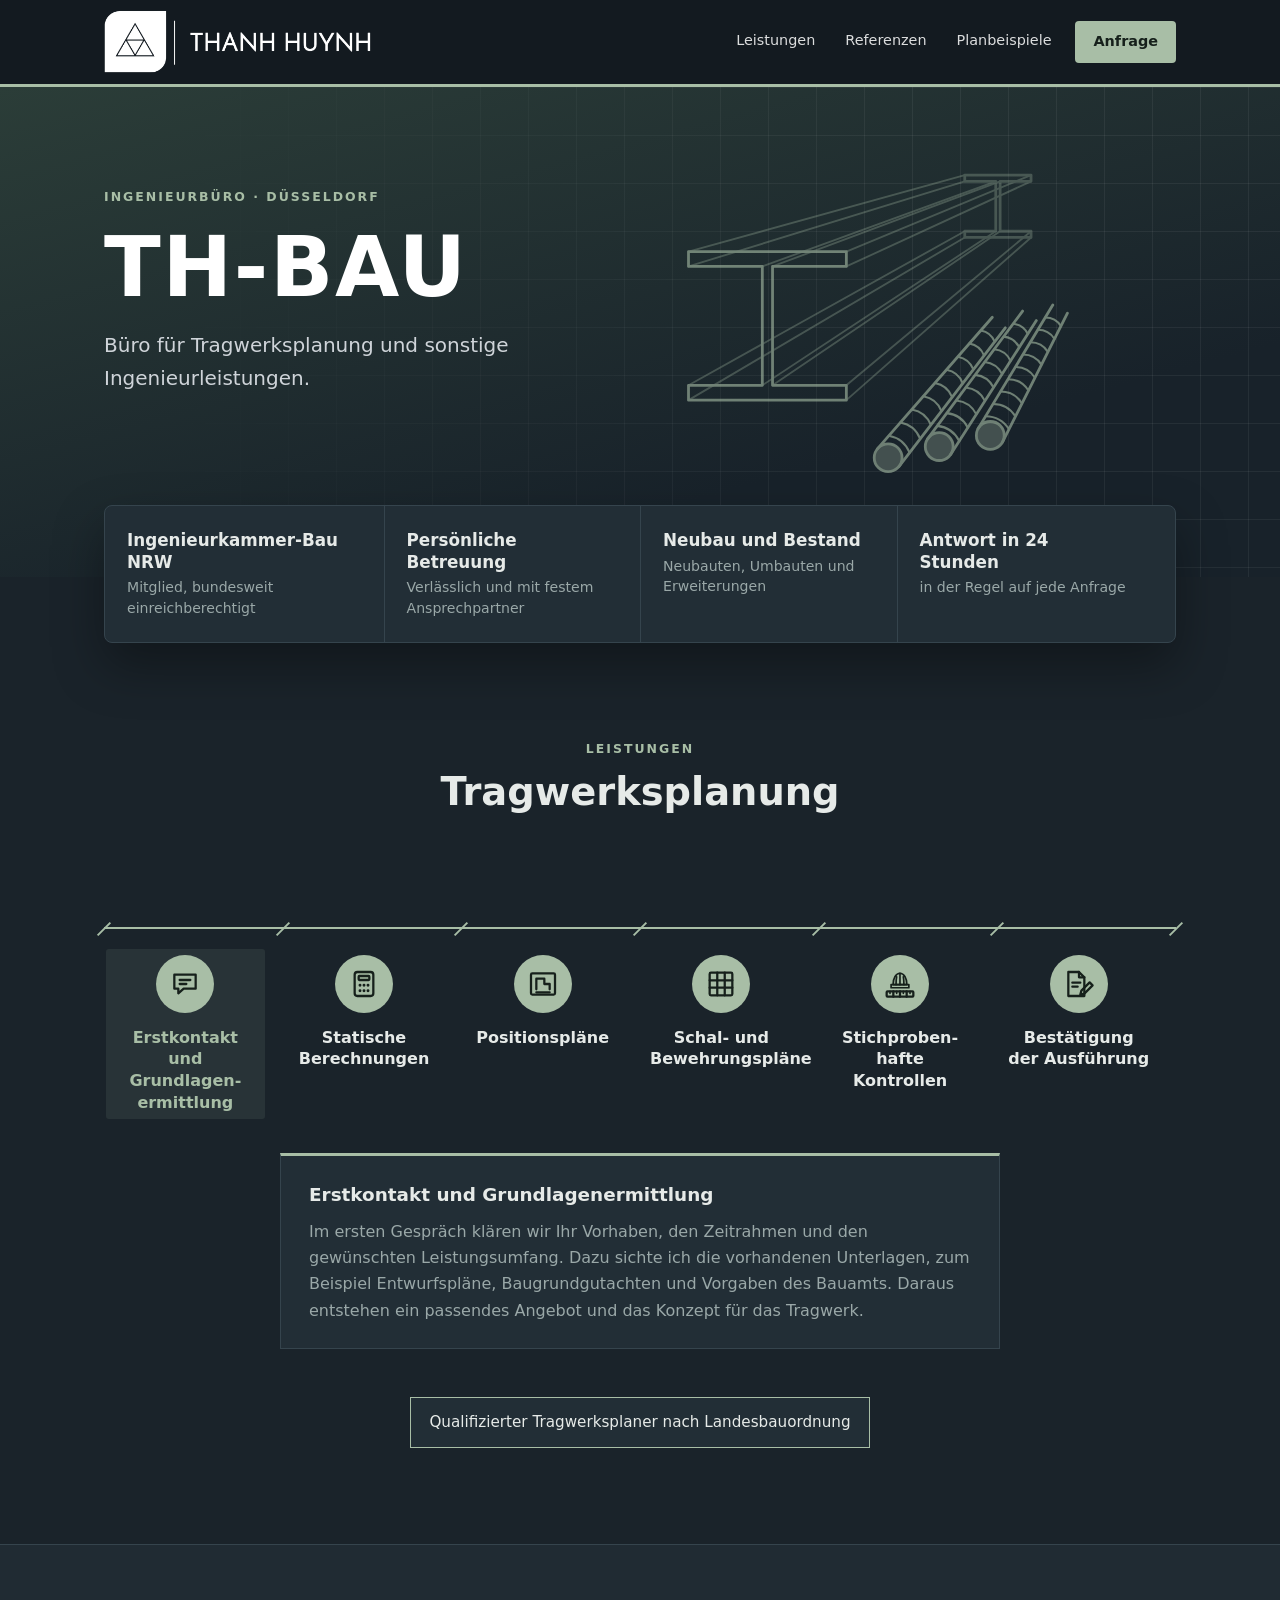
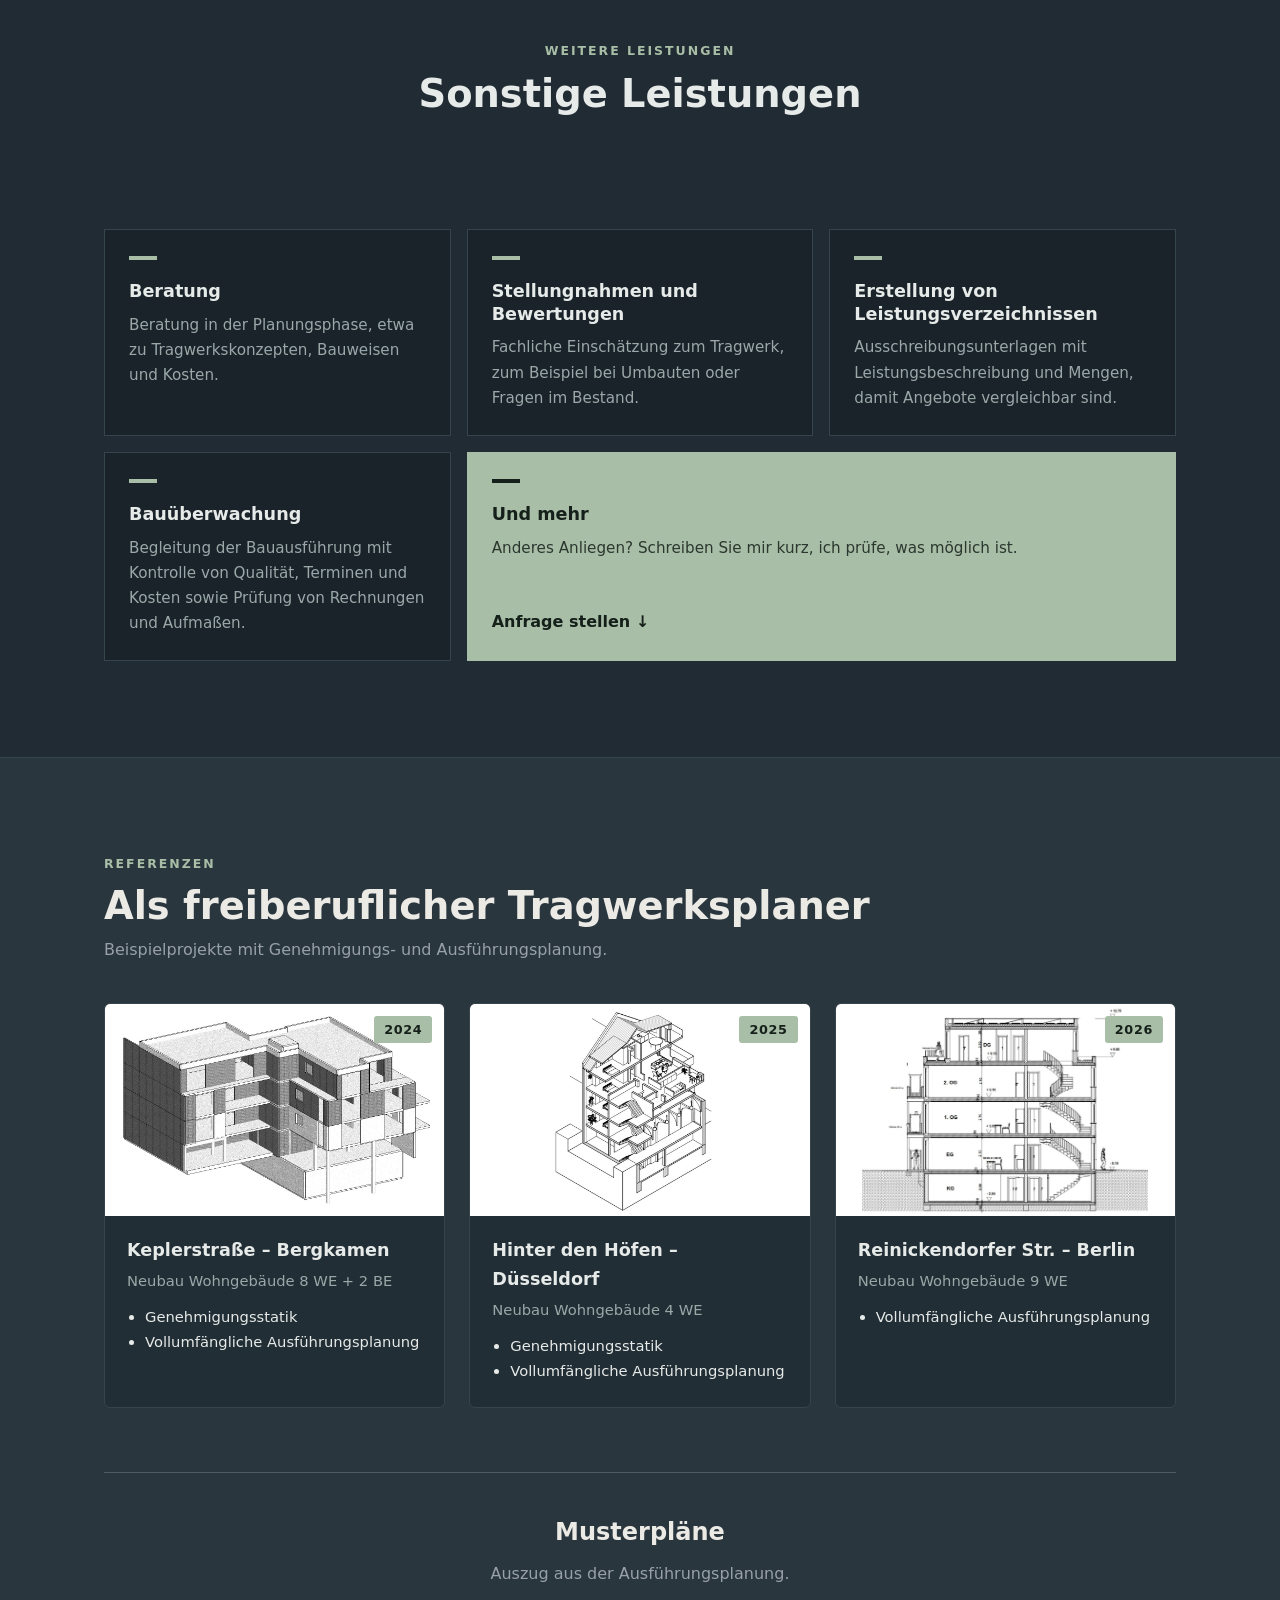
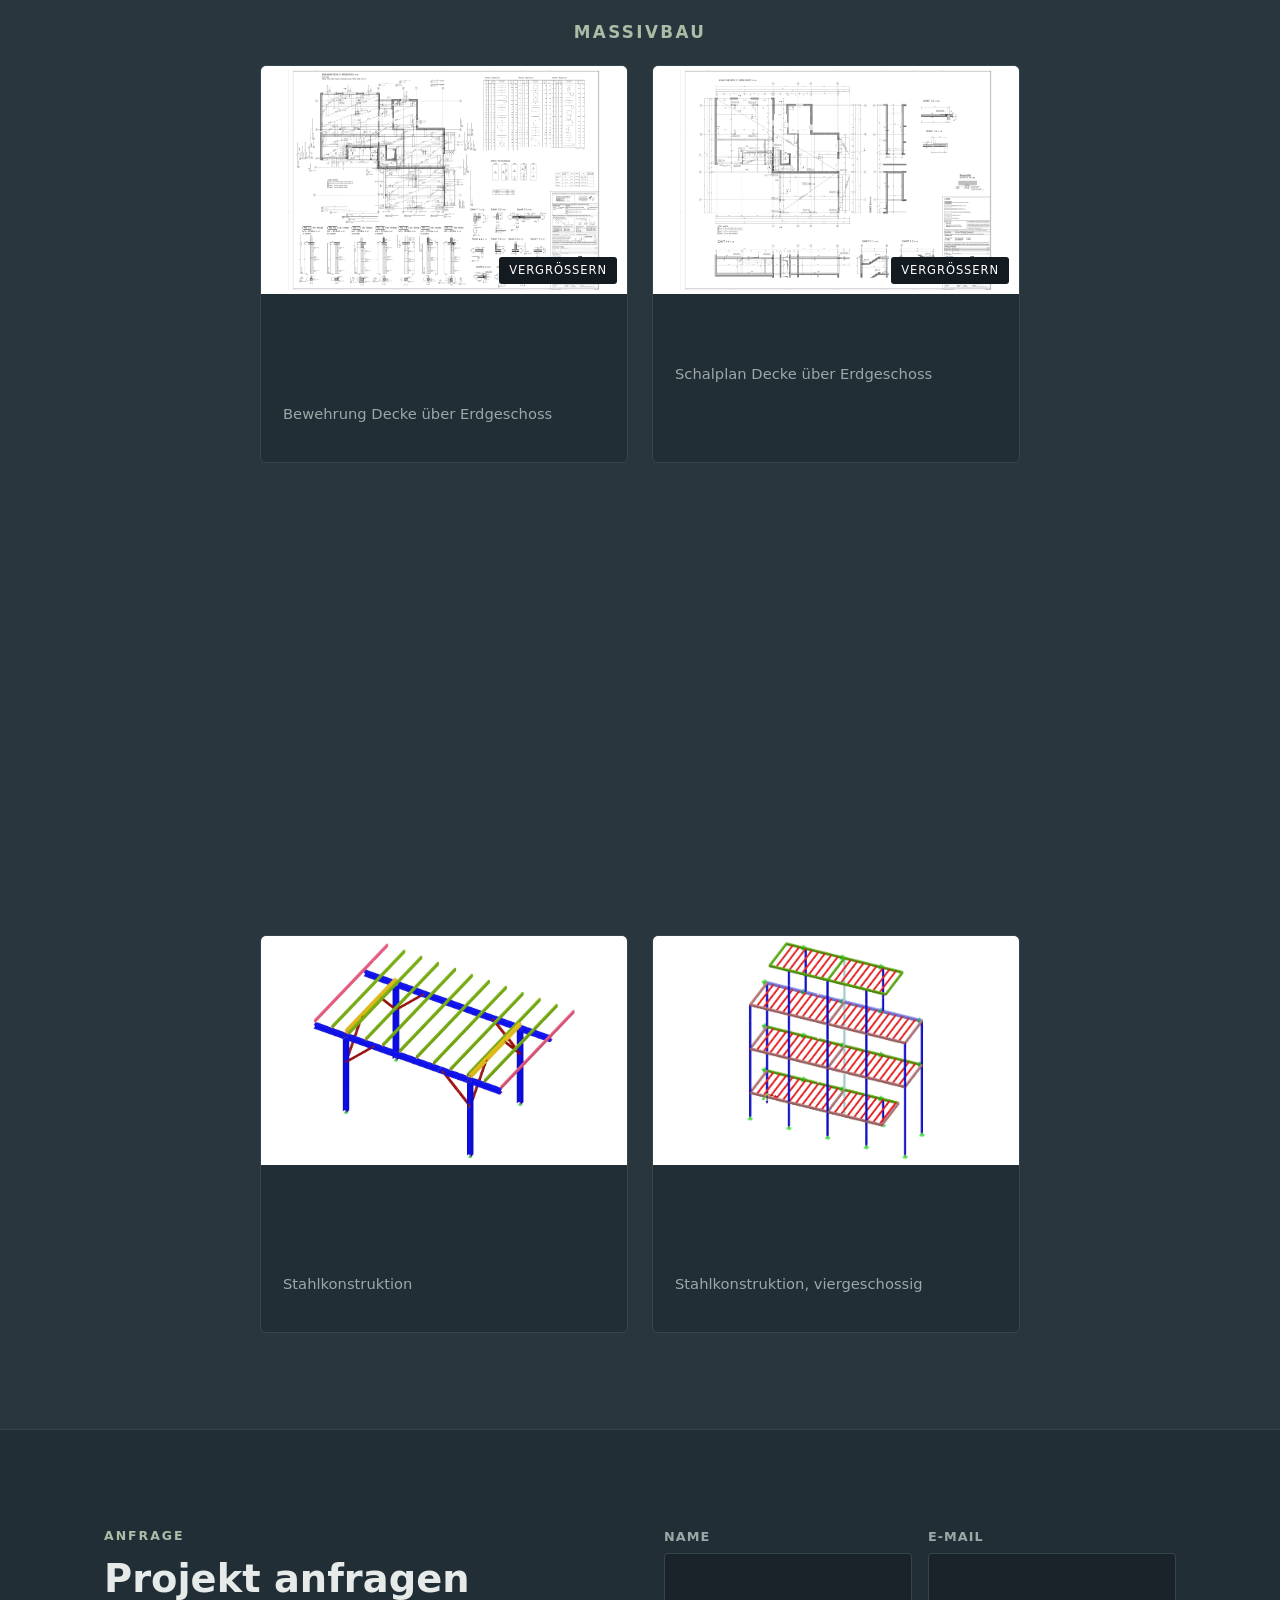
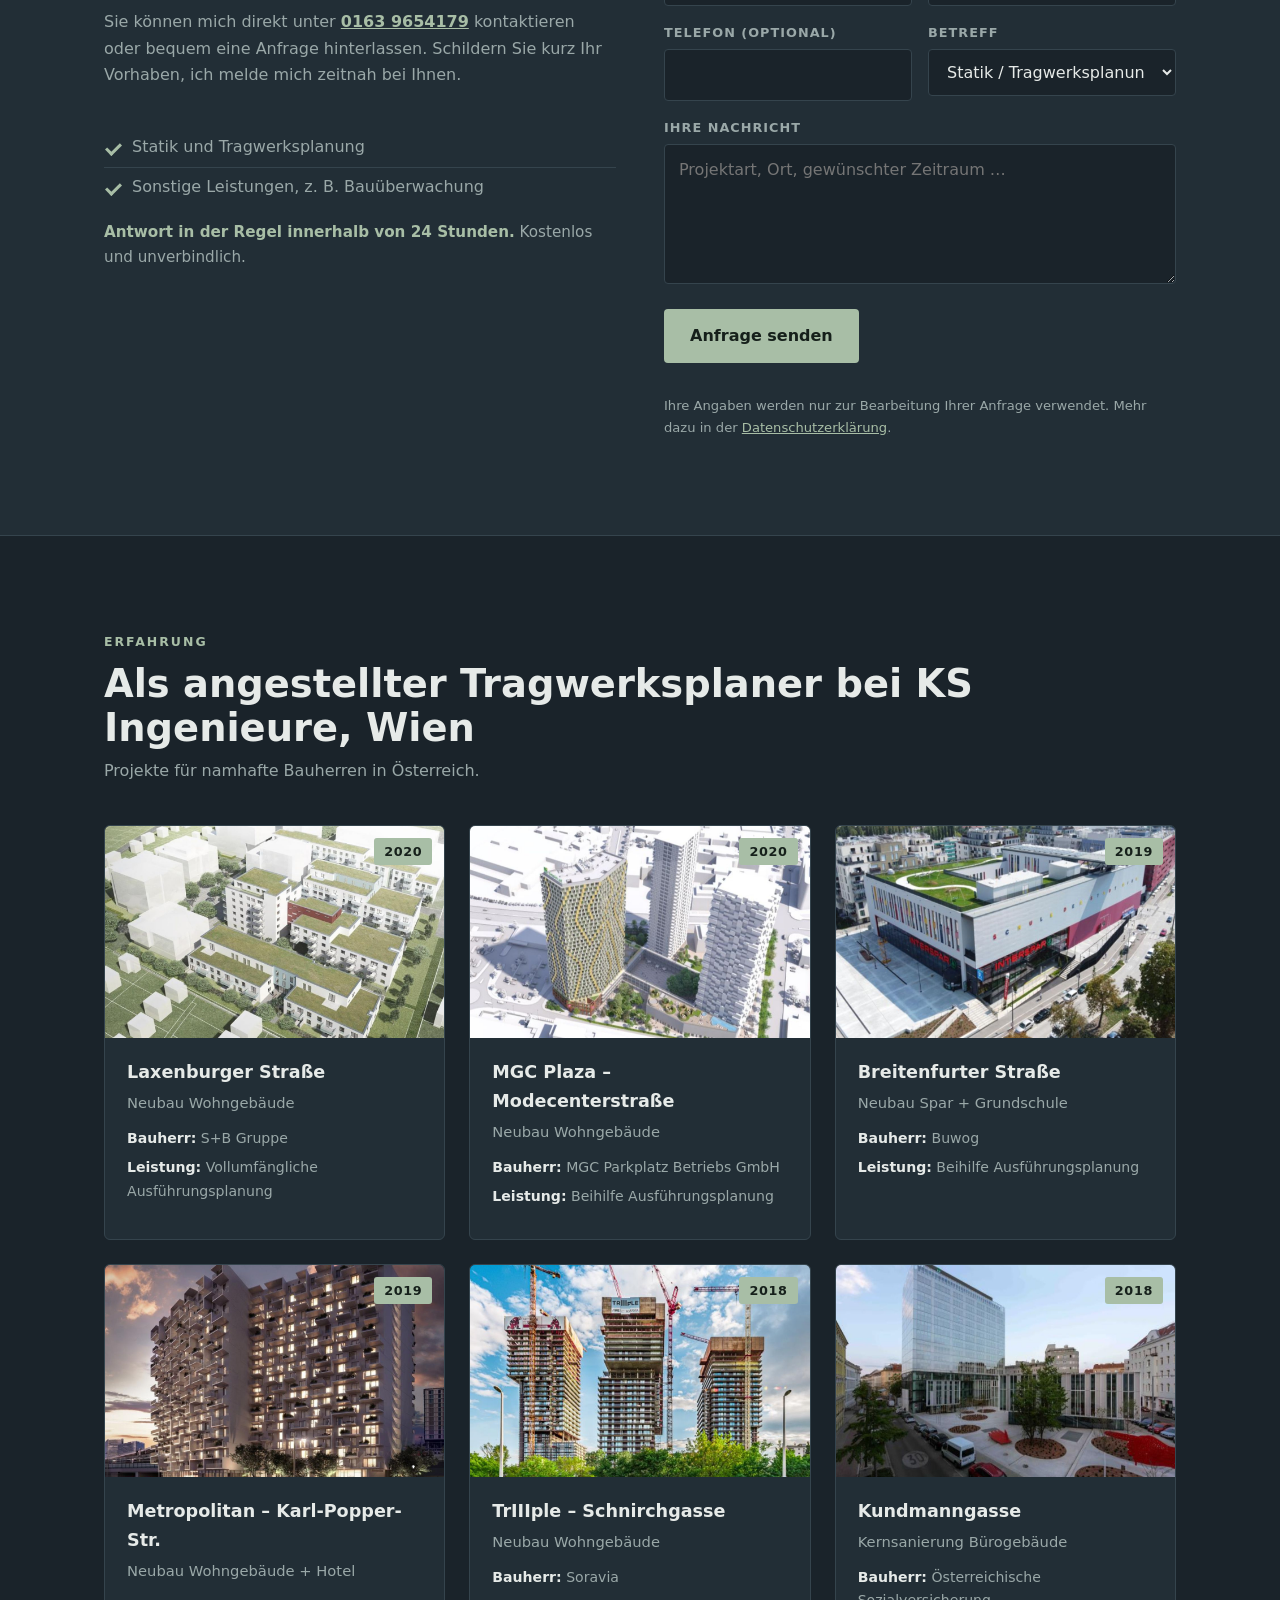
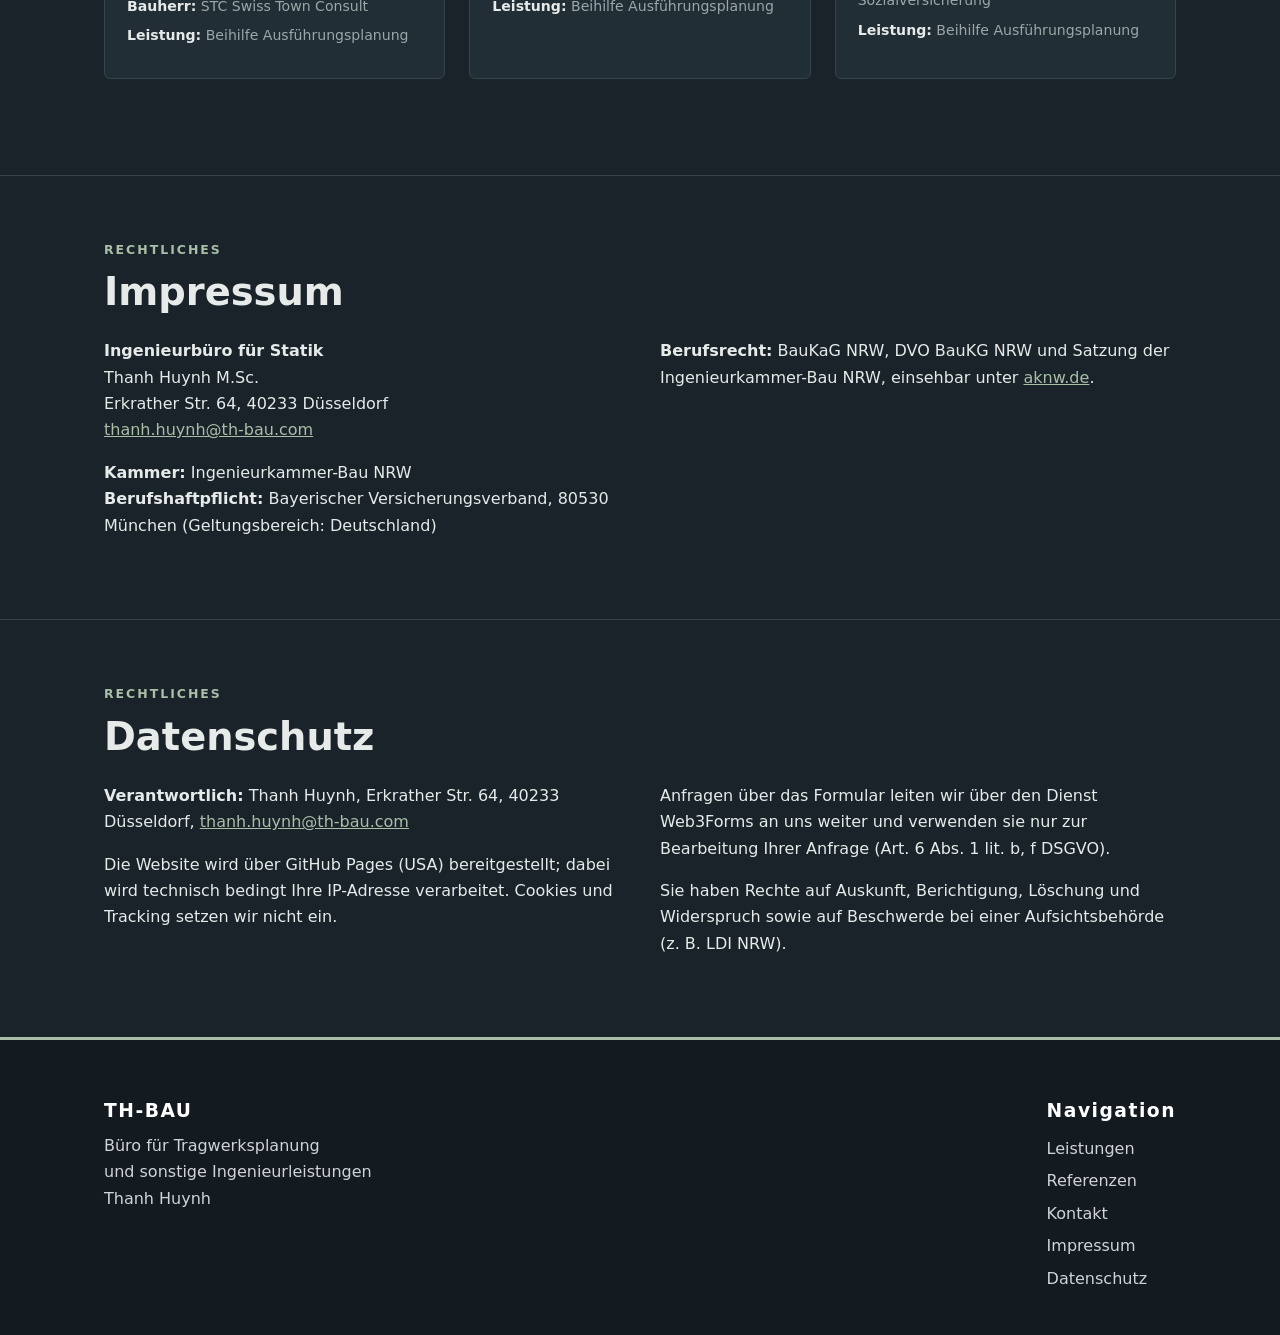
==== commit 60c3b69e: "Feste Anfrage-Leiste am Handy entfernt Co-Authored-By: Claude Sonnet 5.5 <noreply@anthropic.com> Cla" ====
--- a/index.html
+++ b/index.html
@@ -215,21 +215,6 @@
 /* Antwortzeit */
 .react{margin:14px 0 0;font-size:.95rem;color:var(--mute)}
 .react b{color:var(--accent)}
-/* Feste Anfrage-Leiste am Handy */
-.stickycta{display:none}
-@media (max-width:760px){
- .stickycta{display:block;position:fixed;left:0;right:0;bottom:0;z-index:50;padding:10px max(16px,env(safe-area-inset-right,0px)) calc(10px + env(safe-area-inset-bottom,0px)) max(16px,env(safe-area-inset-left,0px));background:rgba(15,20,26,.94);-webkit-backdrop-filter:blur(8px);backdrop-filter:blur(8px);border-top:0;text-decoration:none;transform:translateY(110%);transition:transform .3s ease}
- .stickycta.show{transform:none}
- .stickycta,.stickycta:hover,.stickycta .btn{text-decoration:none}
- .stickycta .btn{display:block;text-align:center;width:100%;box-sizing:border-box}
- footer{padding-bottom:96px}
-}
-/* Hover: Symbole in der Massekette */
-.chain .ico{transition:transform .28s cubic-bezier(.2,.8,.2,1),box-shadow .28s ease}
-.chain .ico svg{transition:transform .28s cubic-bezier(.2,.8,.2,1)}
-.chain .stb:focus-visible .ico,.chain .stb[aria-pressed="true"] .ico{box-shadow:0 0 0 5px color-mix(in srgb,var(--accent) 26%,transparent)}
-@media (hover:hover){.chain .stb:hover .ico,.chain .stb:focus-visible .ico{transform:translateY(-7px);box-shadow:0 0 0 6px color-mix(in srgb,var(--accent) 28%,transparent),0 14px 22px rgba(0,0,0,.35)}.chain .stb:hover .ico svg,.chain .stb:focus-visible .ico svg{transform:scale(1.12) rotate(-6deg)}}
-@media (prefers-reduced-motion:reduce){.chain .ico,.chain .ico svg{transition:none}.chain .stb:hover .ico,.chain .stb:hover .ico svg{transform:none}}
 
 /* TEST: Farbwelt Nebelwald (Schiefer, Moosgruen) */
 :root,:root:not([data-theme="light"]),:root[data-theme="dark"]{--bg:#1a232a;--surf:#222e36;--ink:#e6eae8;--mute:#9aa8a8;--line:#35444d;--dark:#131a20;--accent:#a8bea6;--accent-ink:#16201b;--grid:rgba(255,255,255,.05);color-scheme:dark}
@@ -507,7 +492,6 @@
 pick(0);
 })();
 </script>
-<a class="stickycta" id="sticky" href="#anfrage"><span class="btn">Anfrage senden</span></a>
 <script>
 (function(){
   var d=document.documentElement;d.classList.add('js');
@@ -515,10 +499,6 @@
   targets.forEach(function(el,i){el.classList.add('rv');var p=el.parentElement;if(p&&(p.classList.contains('projects')||p.classList.contains('sgrid')||p.classList.contains('plans'))){el.style.setProperty('--d',(Array.prototype.indexOf.call(p.children,el)%3)*0.08+'s')}});
   if(!('IntersectionObserver' in window)){document.querySelectorAll('.rv').forEach(function(e){e.classList.add('in')});}
   else{var io=new IntersectionObserver(function(es){es.forEach(function(e){if(e.isIntersecting){e.target.classList.add('in');io.unobserve(e.target)}})},{rootMargin:'0px 0px -8% 0px',threshold:.08});document.querySelectorAll('.rv').forEach(function(e){io.observe(e)});}
-  var st=document.getElementById('sticky'),an=document.getElementById('anfrage'),ft=document.querySelector('footer'),vis=false,fv=false;
-  if(st&&an&&'IntersectionObserver' in window){new IntersectionObserver(function(es){vis=es[0].isIntersecting;upd()},{threshold:0}).observe(an);if(ft)new IntersectionObserver(function(es){fv=es[0].isIntersecting;upd()},{threshold:0}).observe(ft)}
-  function upd(){st.classList.toggle('show',window.scrollY>480&&!vis&&!fv)}
-  window.addEventListener('scroll',upd,{passive:true});upd();
 })();
 </script>
 </body>
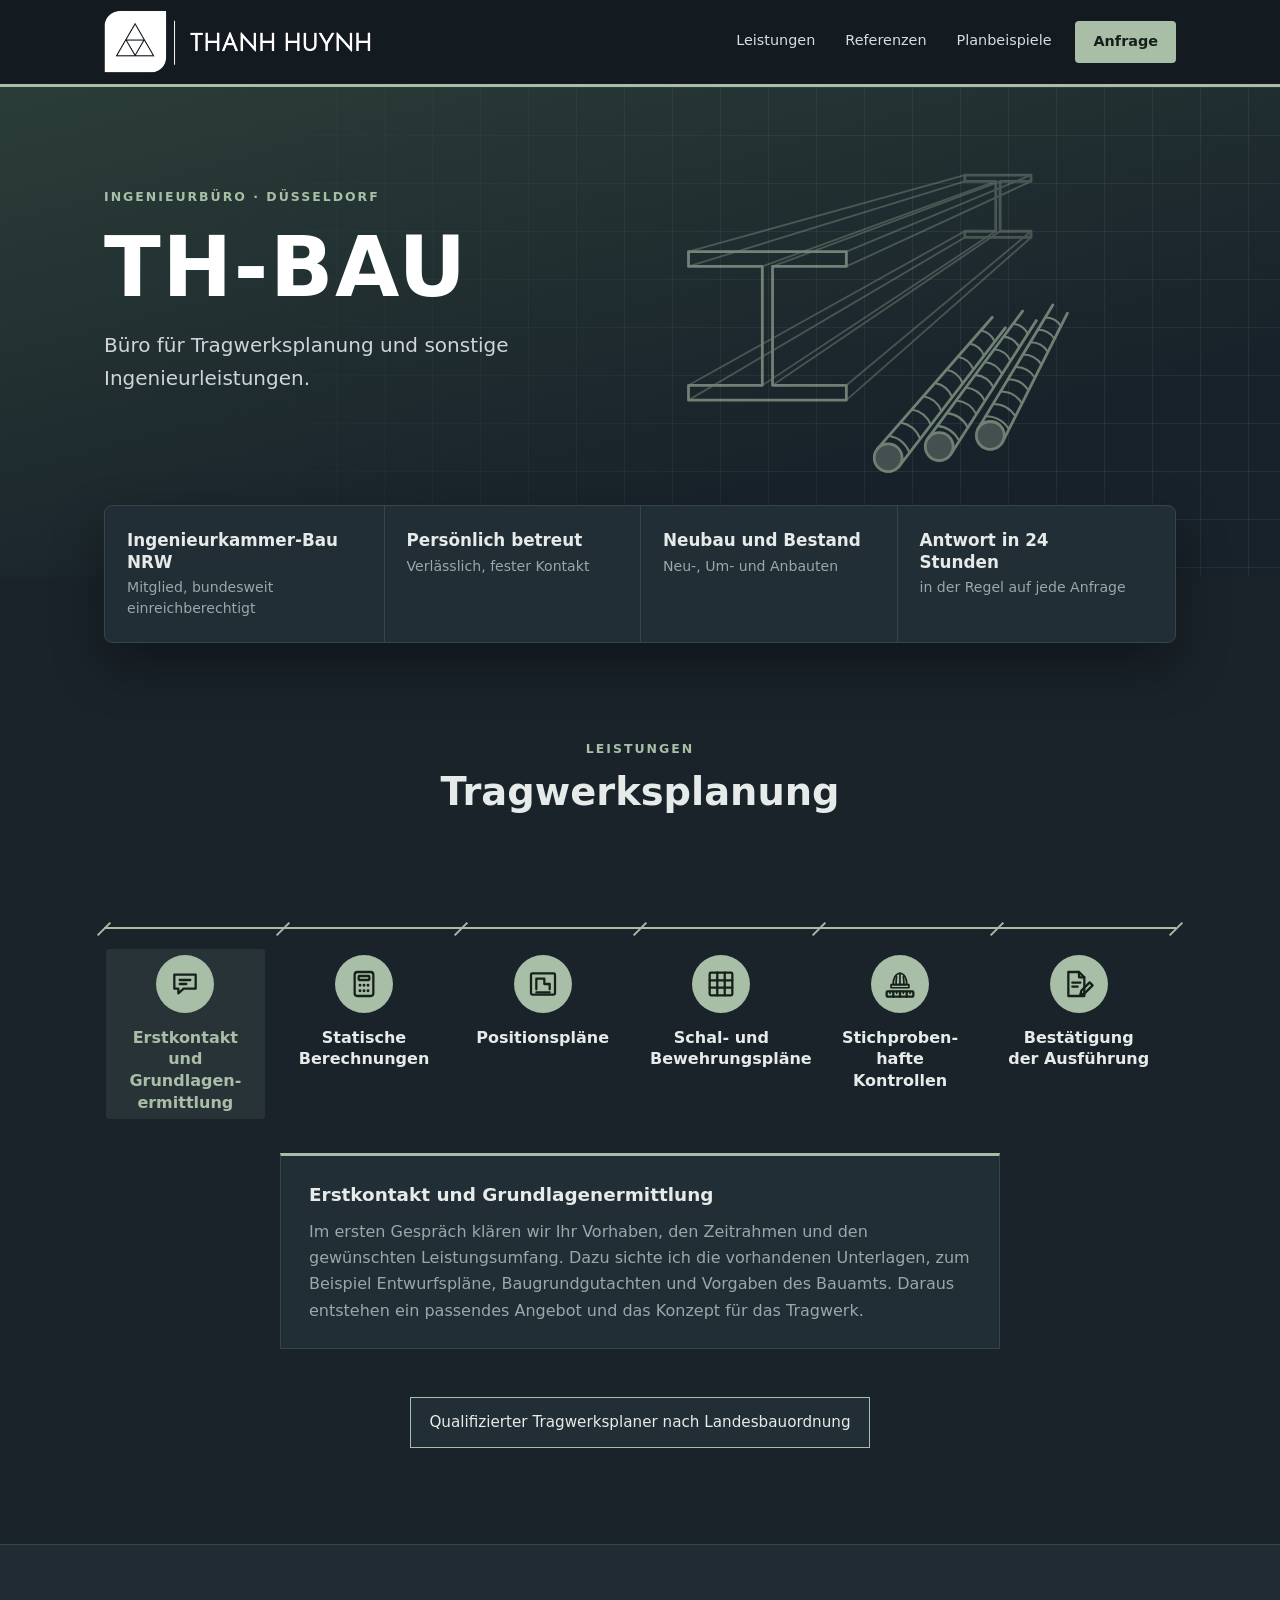
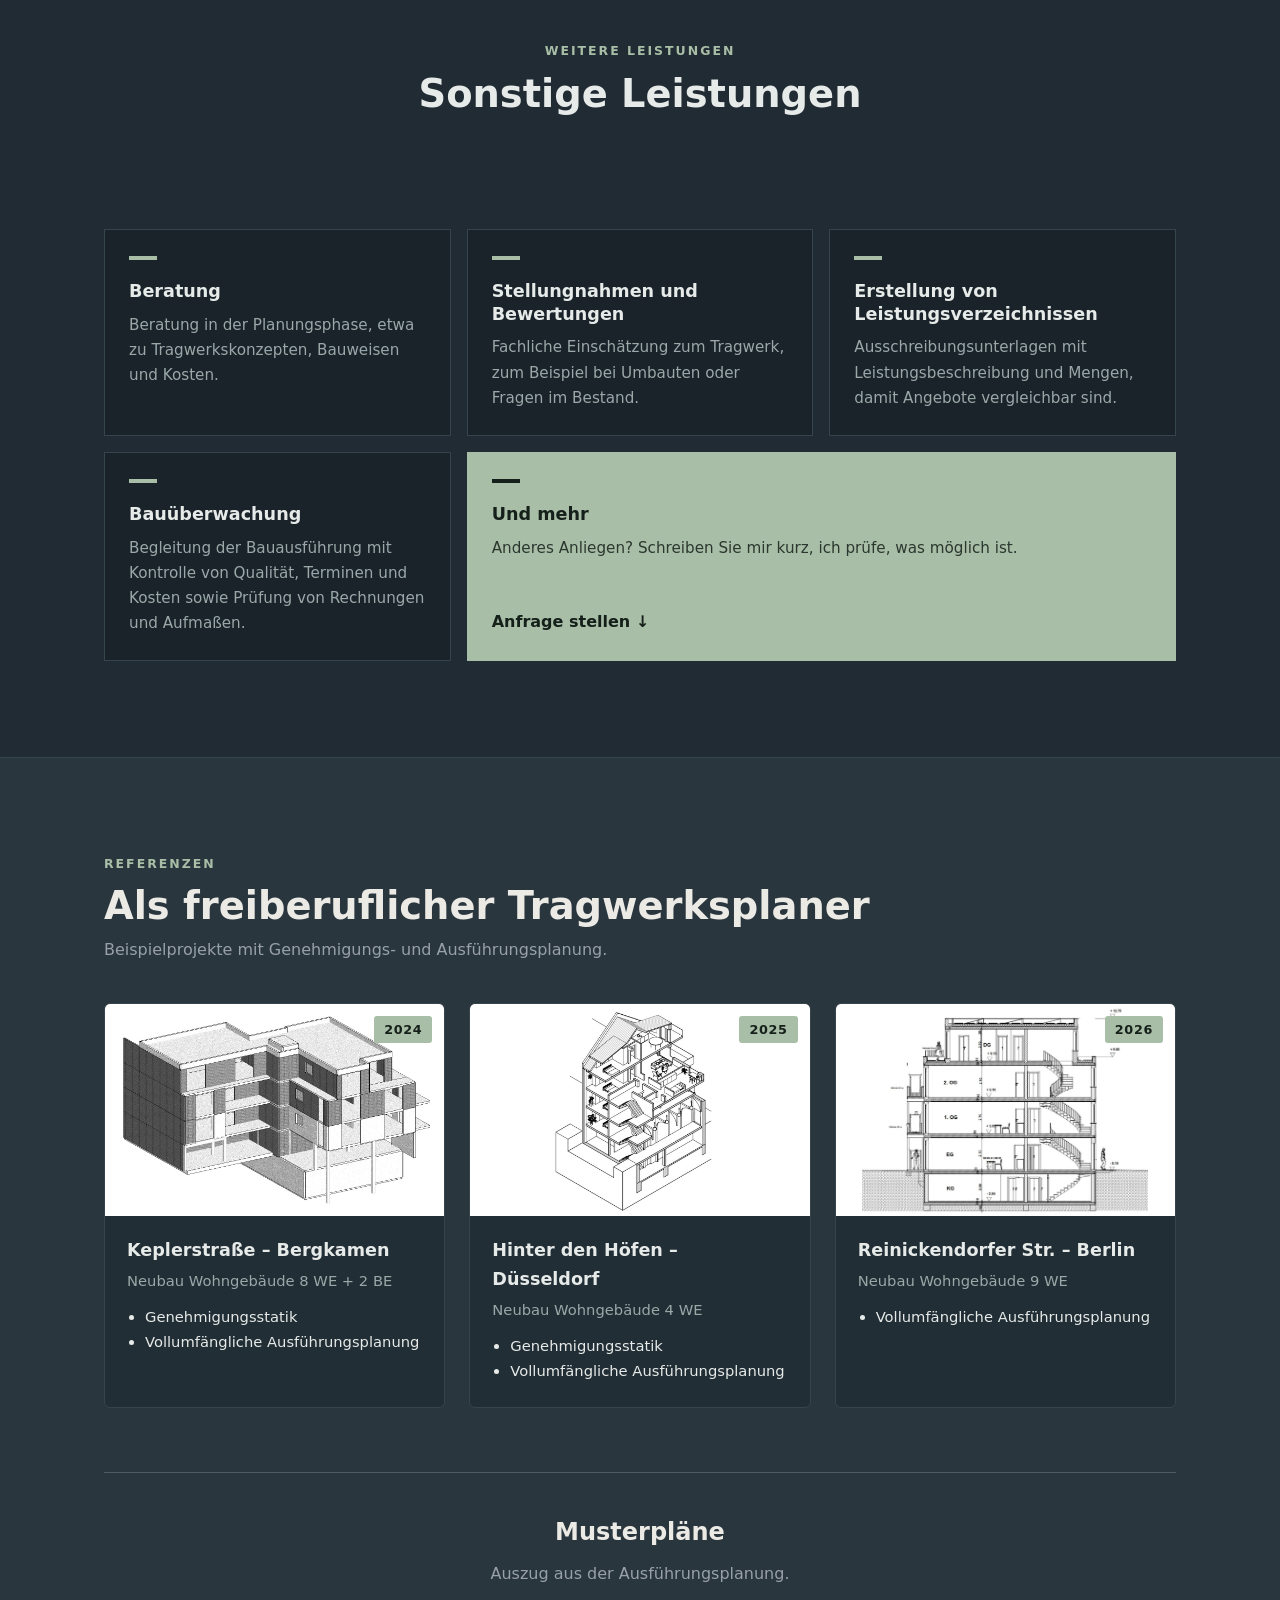
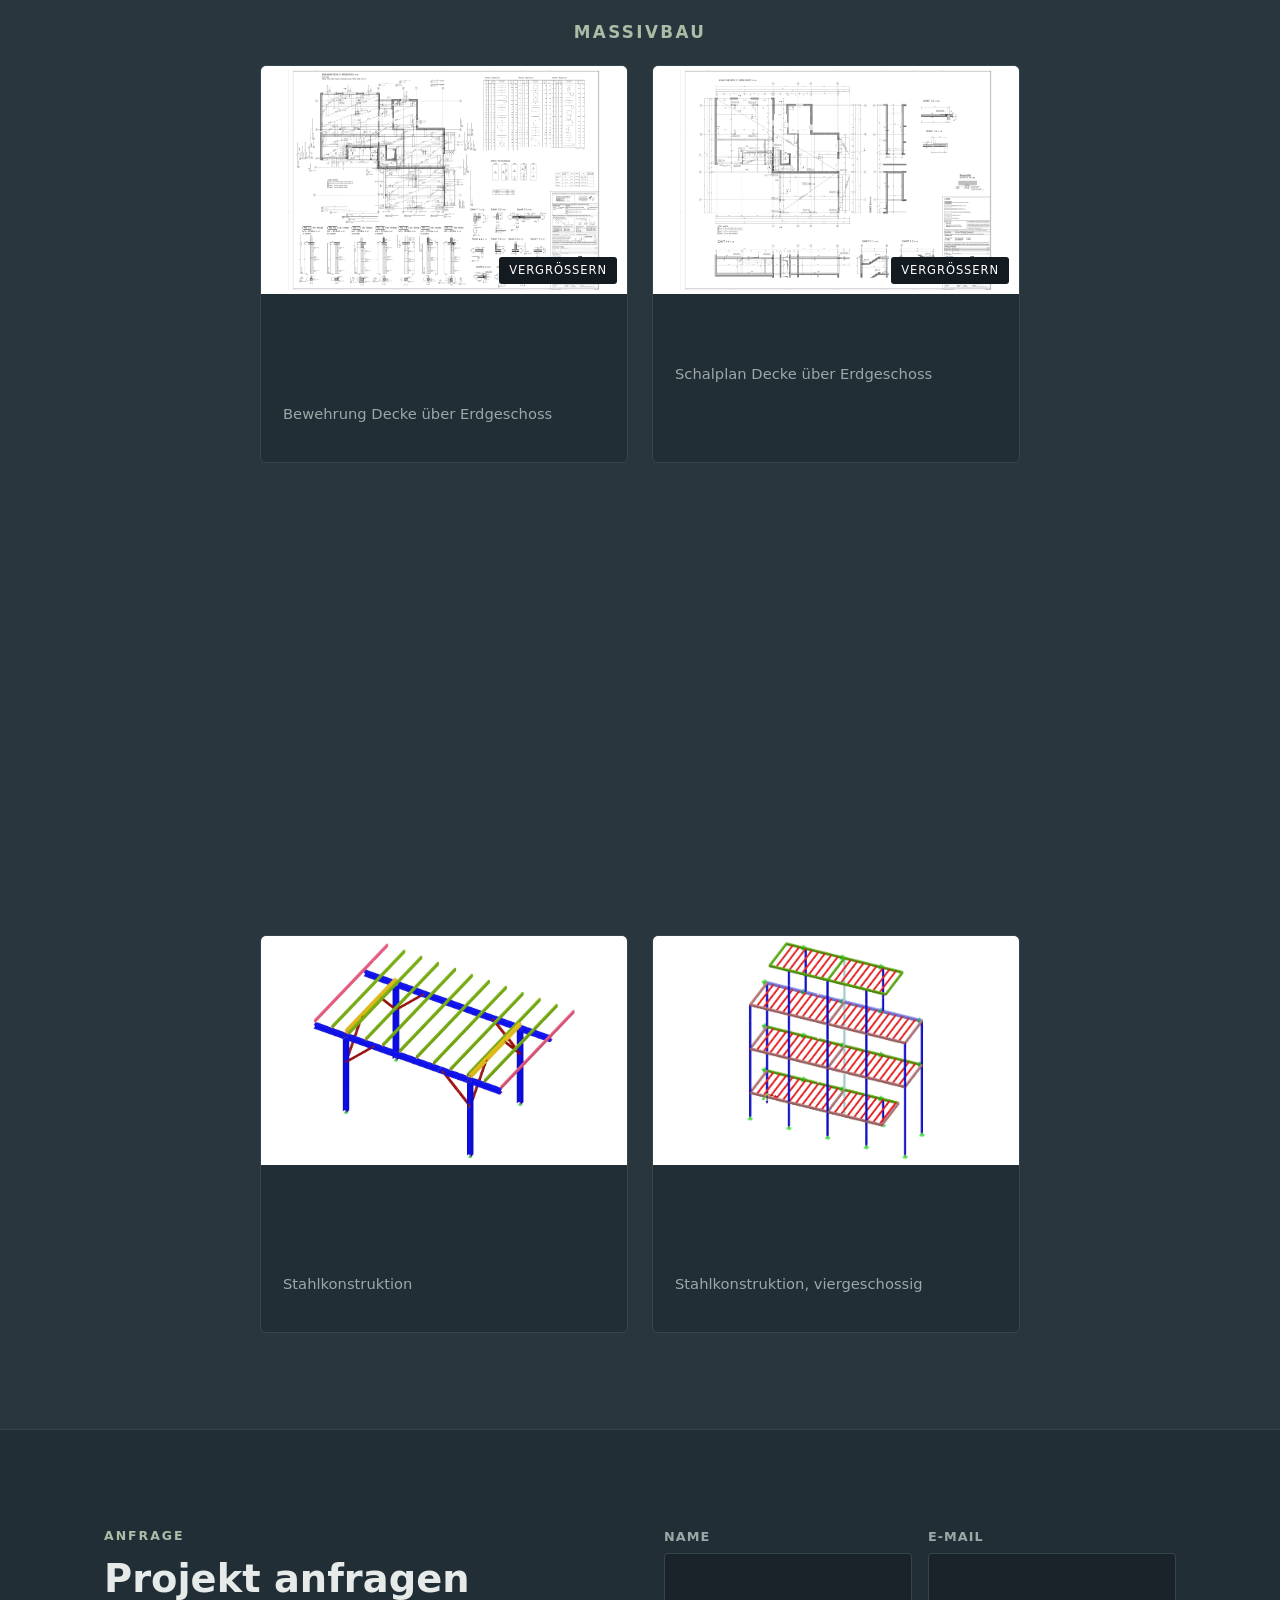
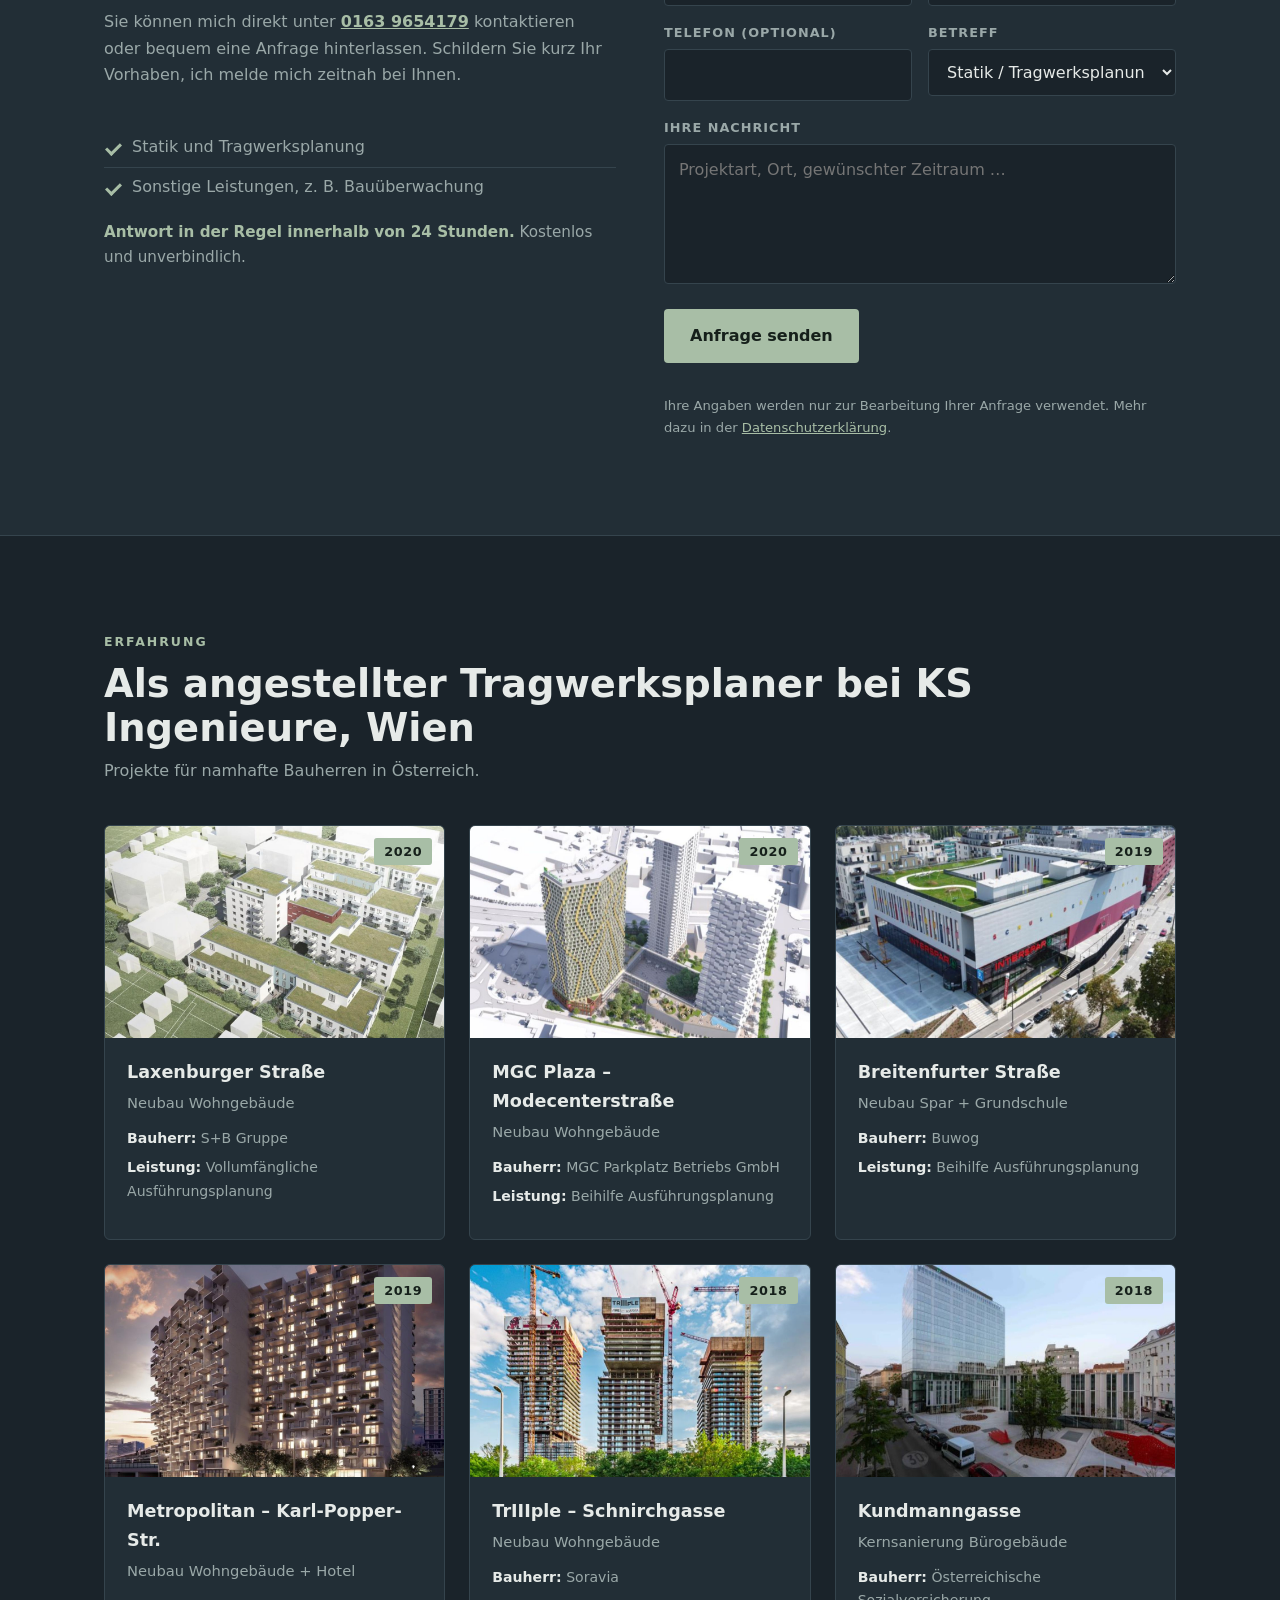
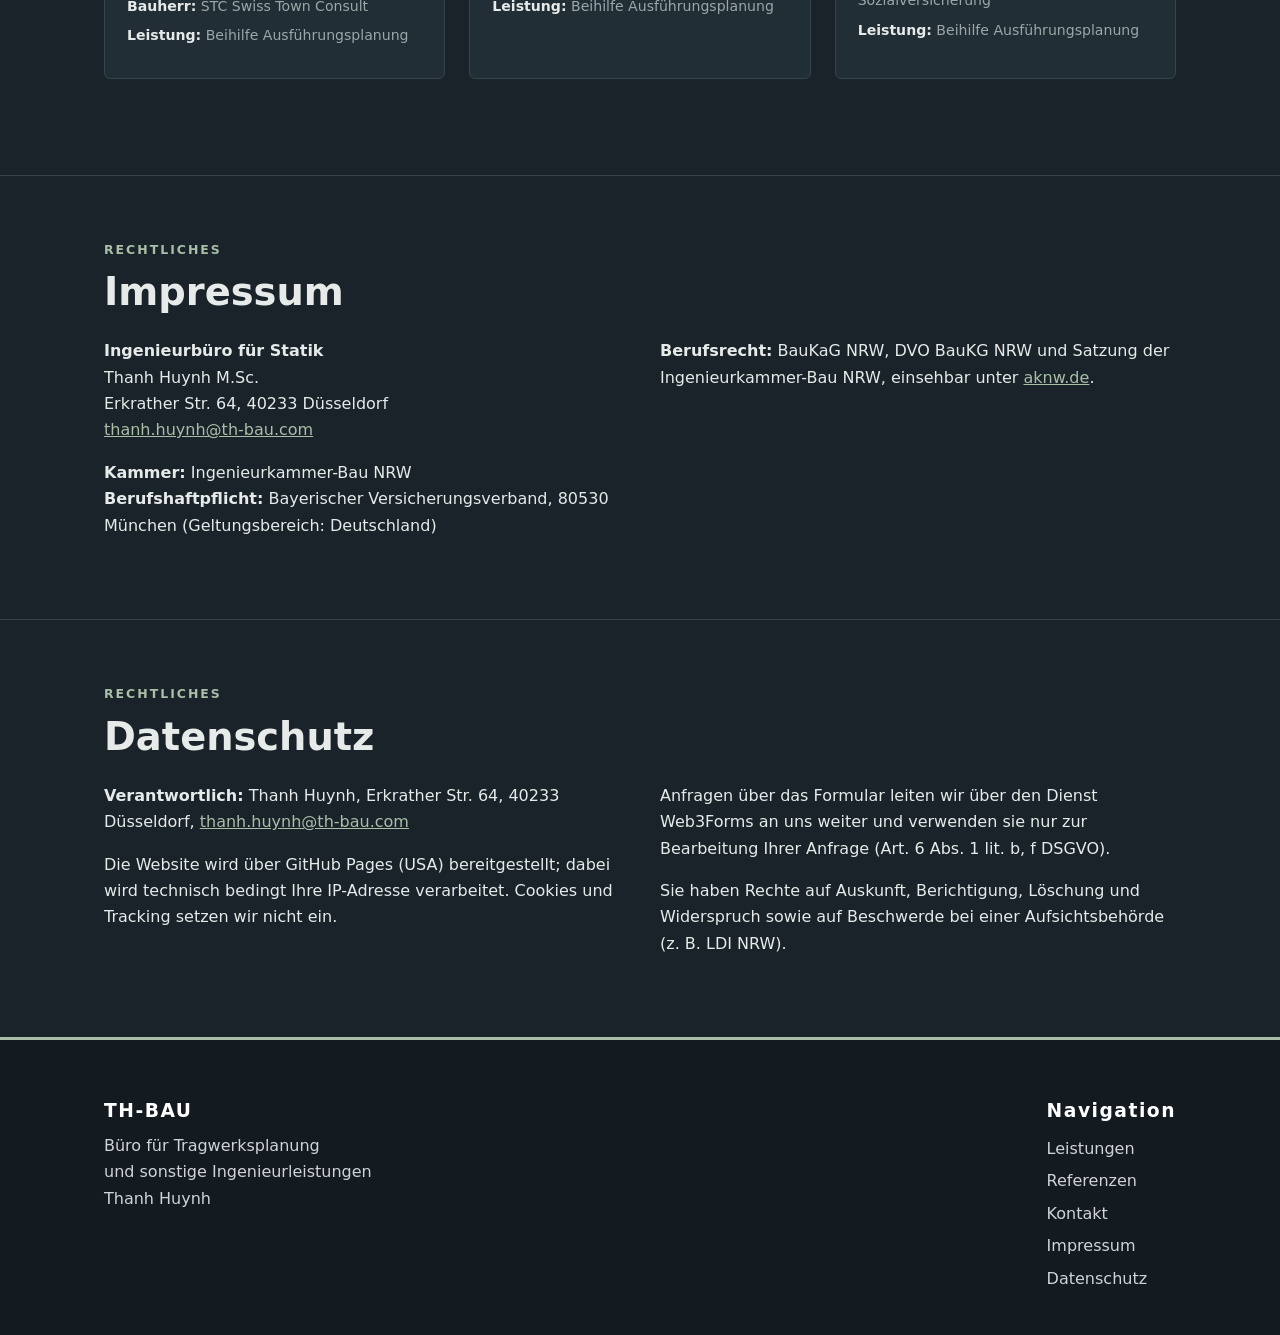
==== commit 2bd951e1: "Faktenleiste: alle Felder am Handy zweizeilig Co-Authored-By: Claude Sonnet 5.5 <noreply@anthropic.c" ====
--- a/index.html
+++ b/index.html
@@ -202,6 +202,7 @@
 .facts[data-v="b"] .fact b{color:var(--ink)}
 .facts[data-v="b"] .fact{border-color:var(--line)}
 @media (max-width:900px){.hero[data-v="b"] .heroart{width:88%;right:-14%;opacity:.2}.hero[data-v="b"] .wrap{padding-bottom:120px}}
+@media (max-width:380px){.fact{padding:14px 10px}.fact b{font-size:.9rem}.fact span{font-size:.76rem}}
 /* Bewegung */
 .js .rv{opacity:0;transform:translateY(18px);transition:opacity .7s ease,transform .7s ease;transition-delay:var(--d,0s)}
 .js .rv.in{opacity:1;transform:none}
@@ -253,8 +254,8 @@
 <div class="facts rv" data-v="b">
   <div class="wrap">
         <div class="fact"><b>Ingenieurkammer-Bau NRW</b><span>Mitglied, bundesweit einreichberechtigt</span></div>
-    <div class="fact"><b>Persönliche Betreuung</b><span>Verlässlich und mit festem Ansprechpartner</span></div>
-    <div class="fact"><b>Neubau und Bestand</b><span>Neubauten, Umbauten und Erweiterungen</span></div>
+    <div class="fact"><b>Persönlich betreut</b><span>Verlässlich, fester Kontakt</span></div>
+    <div class="fact"><b>Neubau und Bestand</b><span>Neu-, Um- und Anbauten</span></div>
     <div class="fact"><b>Antwort in 24 Stunden</b><span>in der Regel auf jede Anfrage</span></div>
   </div>
 </div>
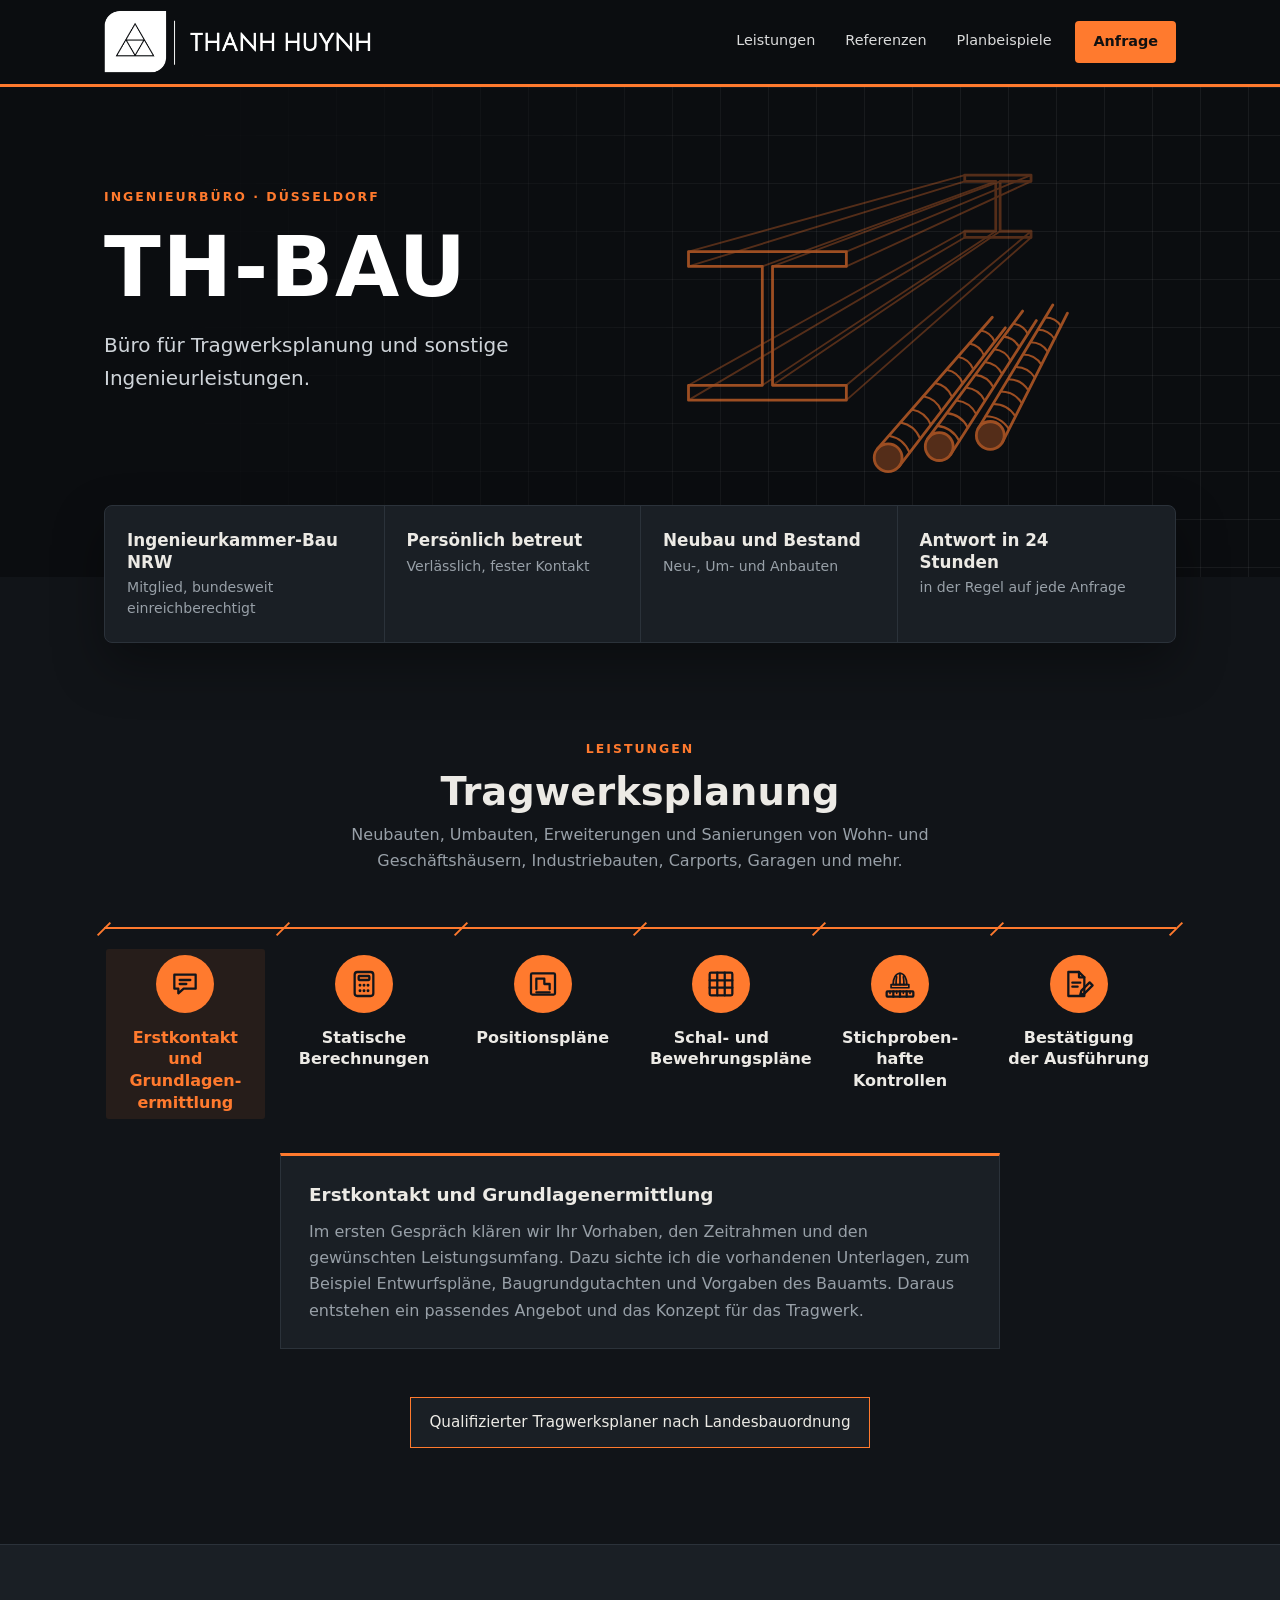
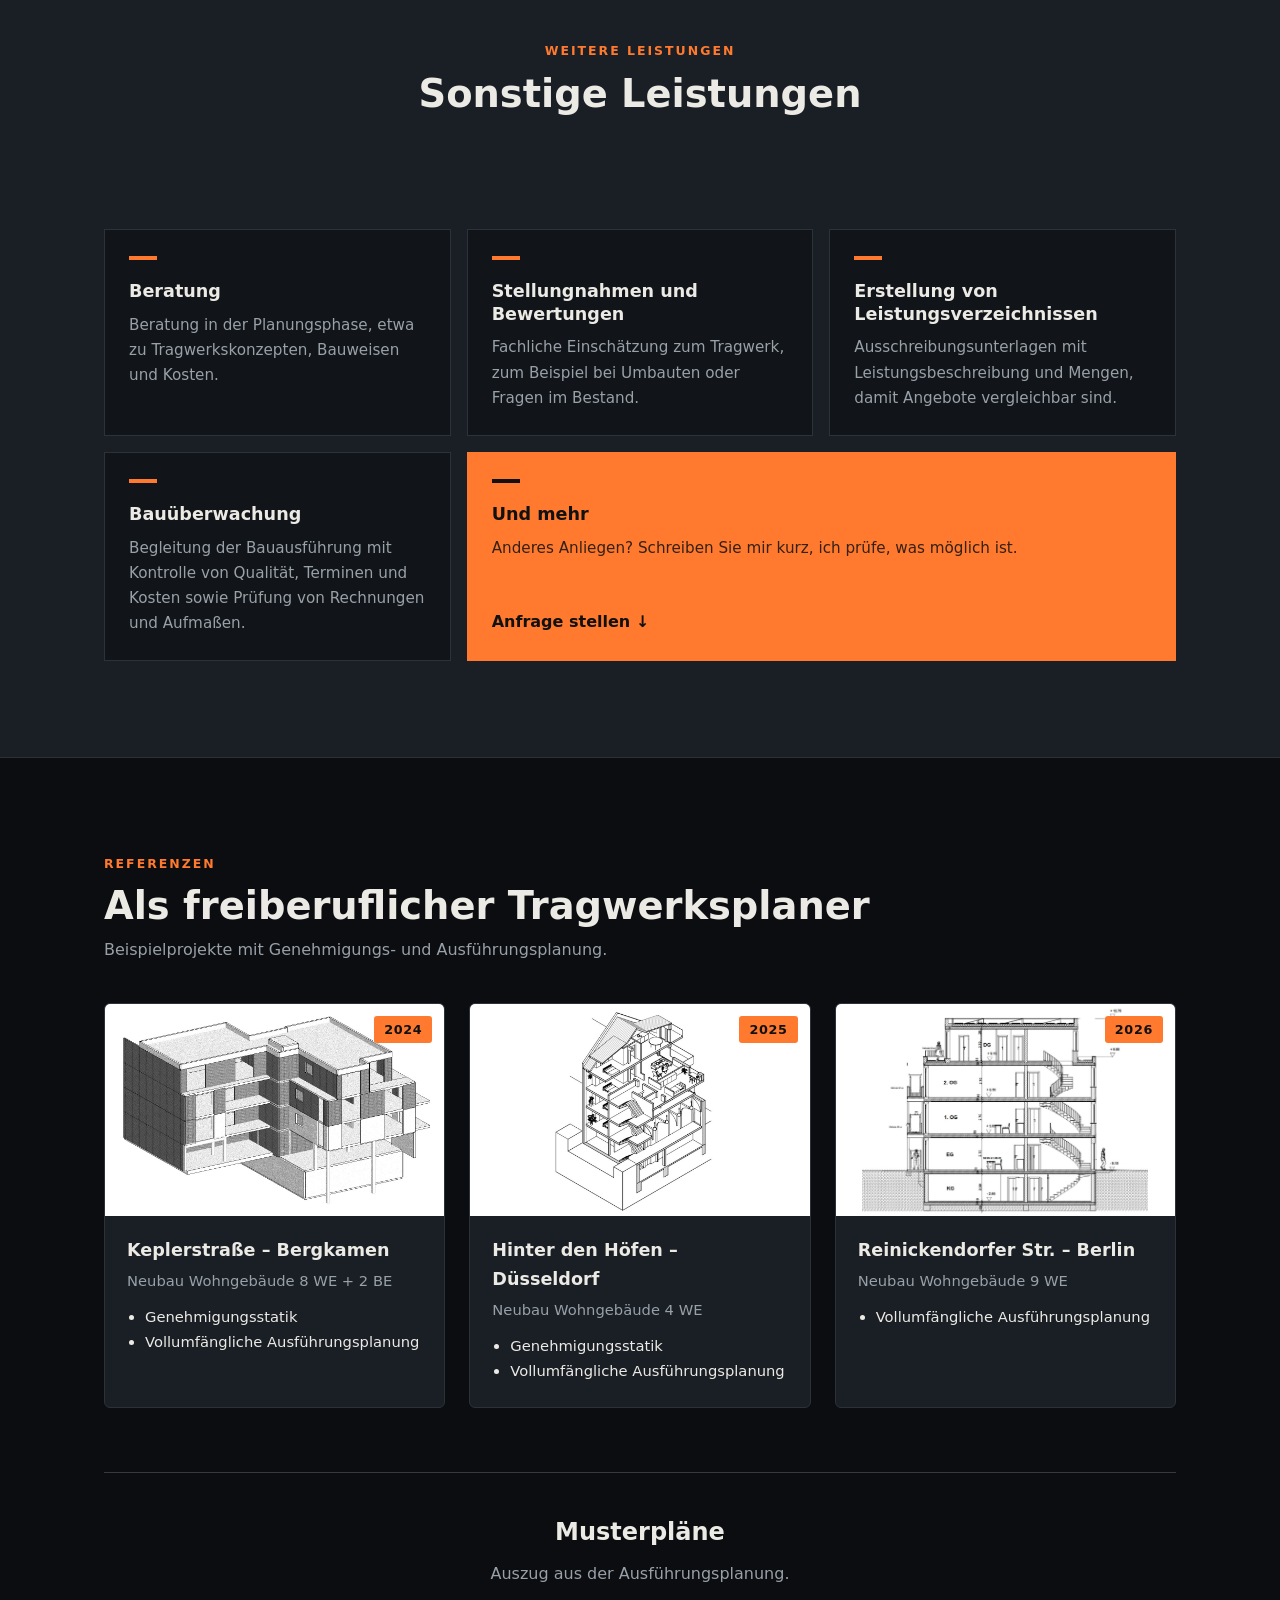
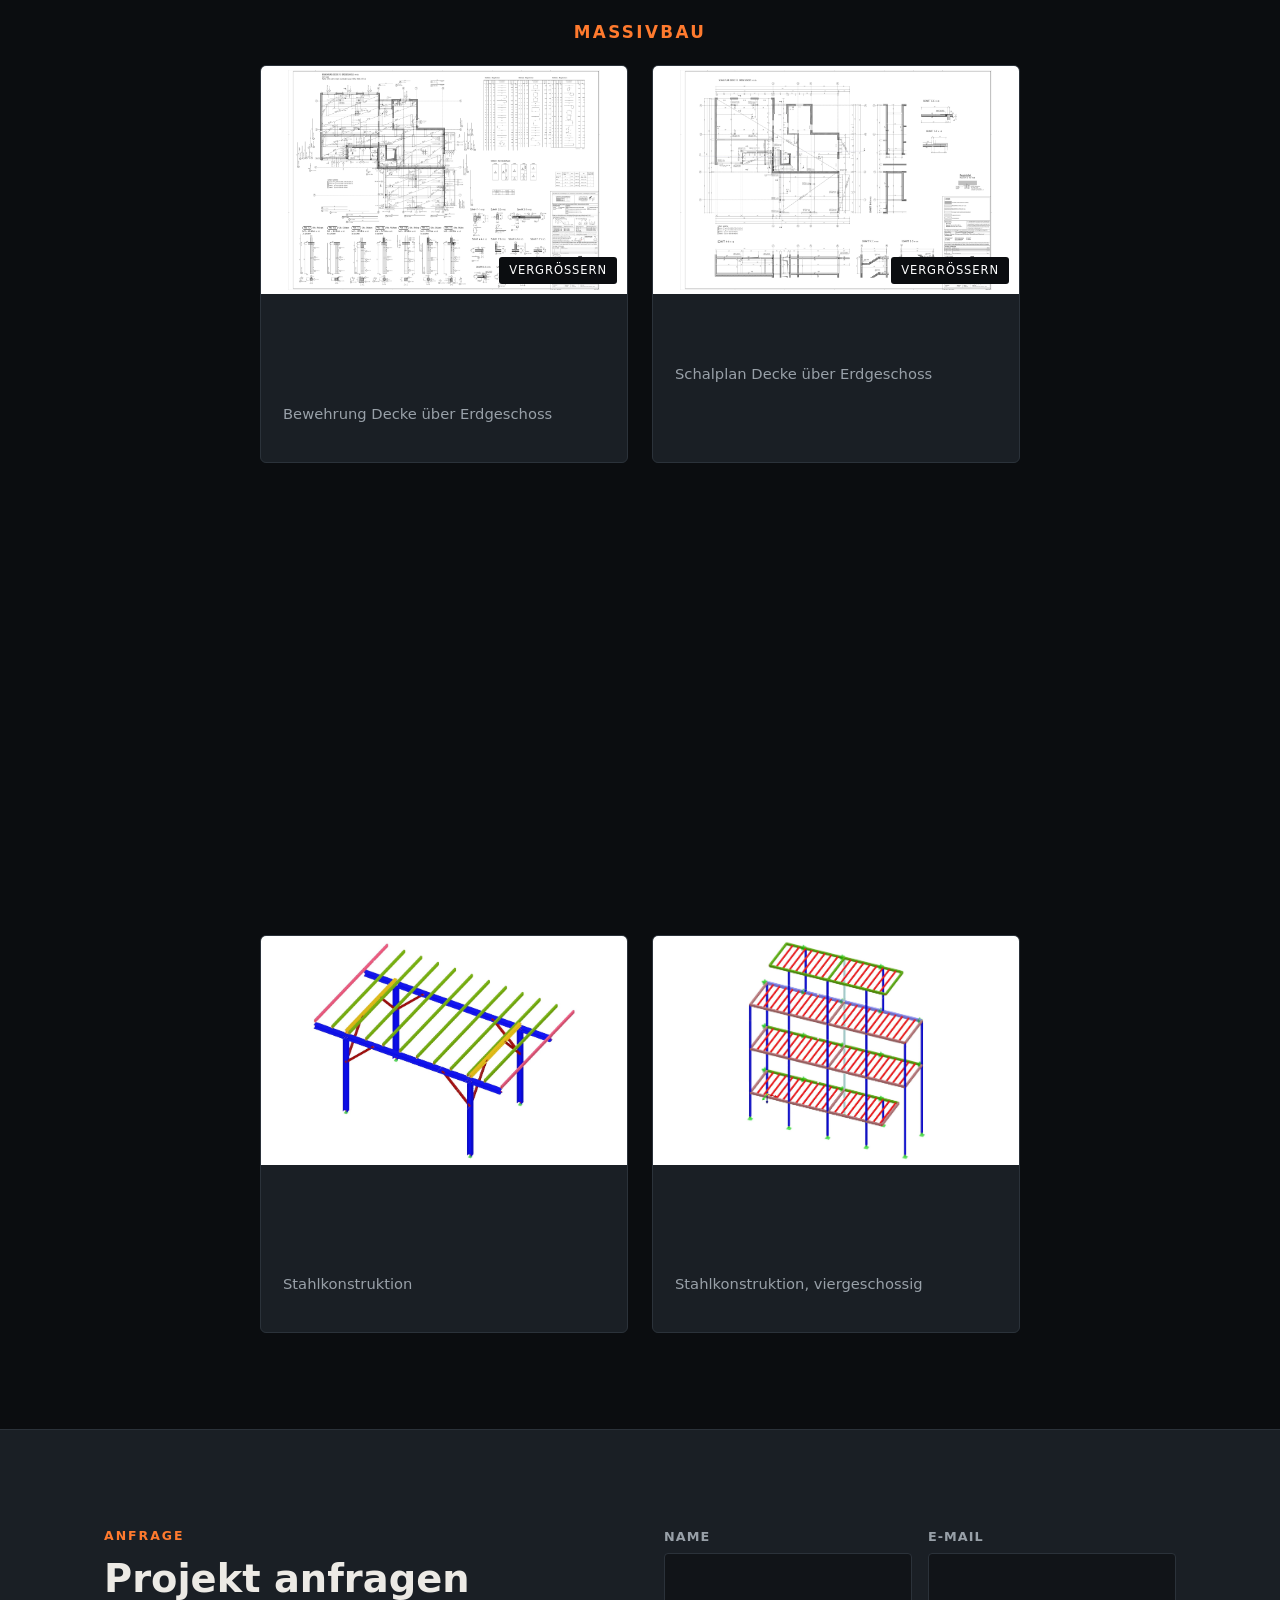
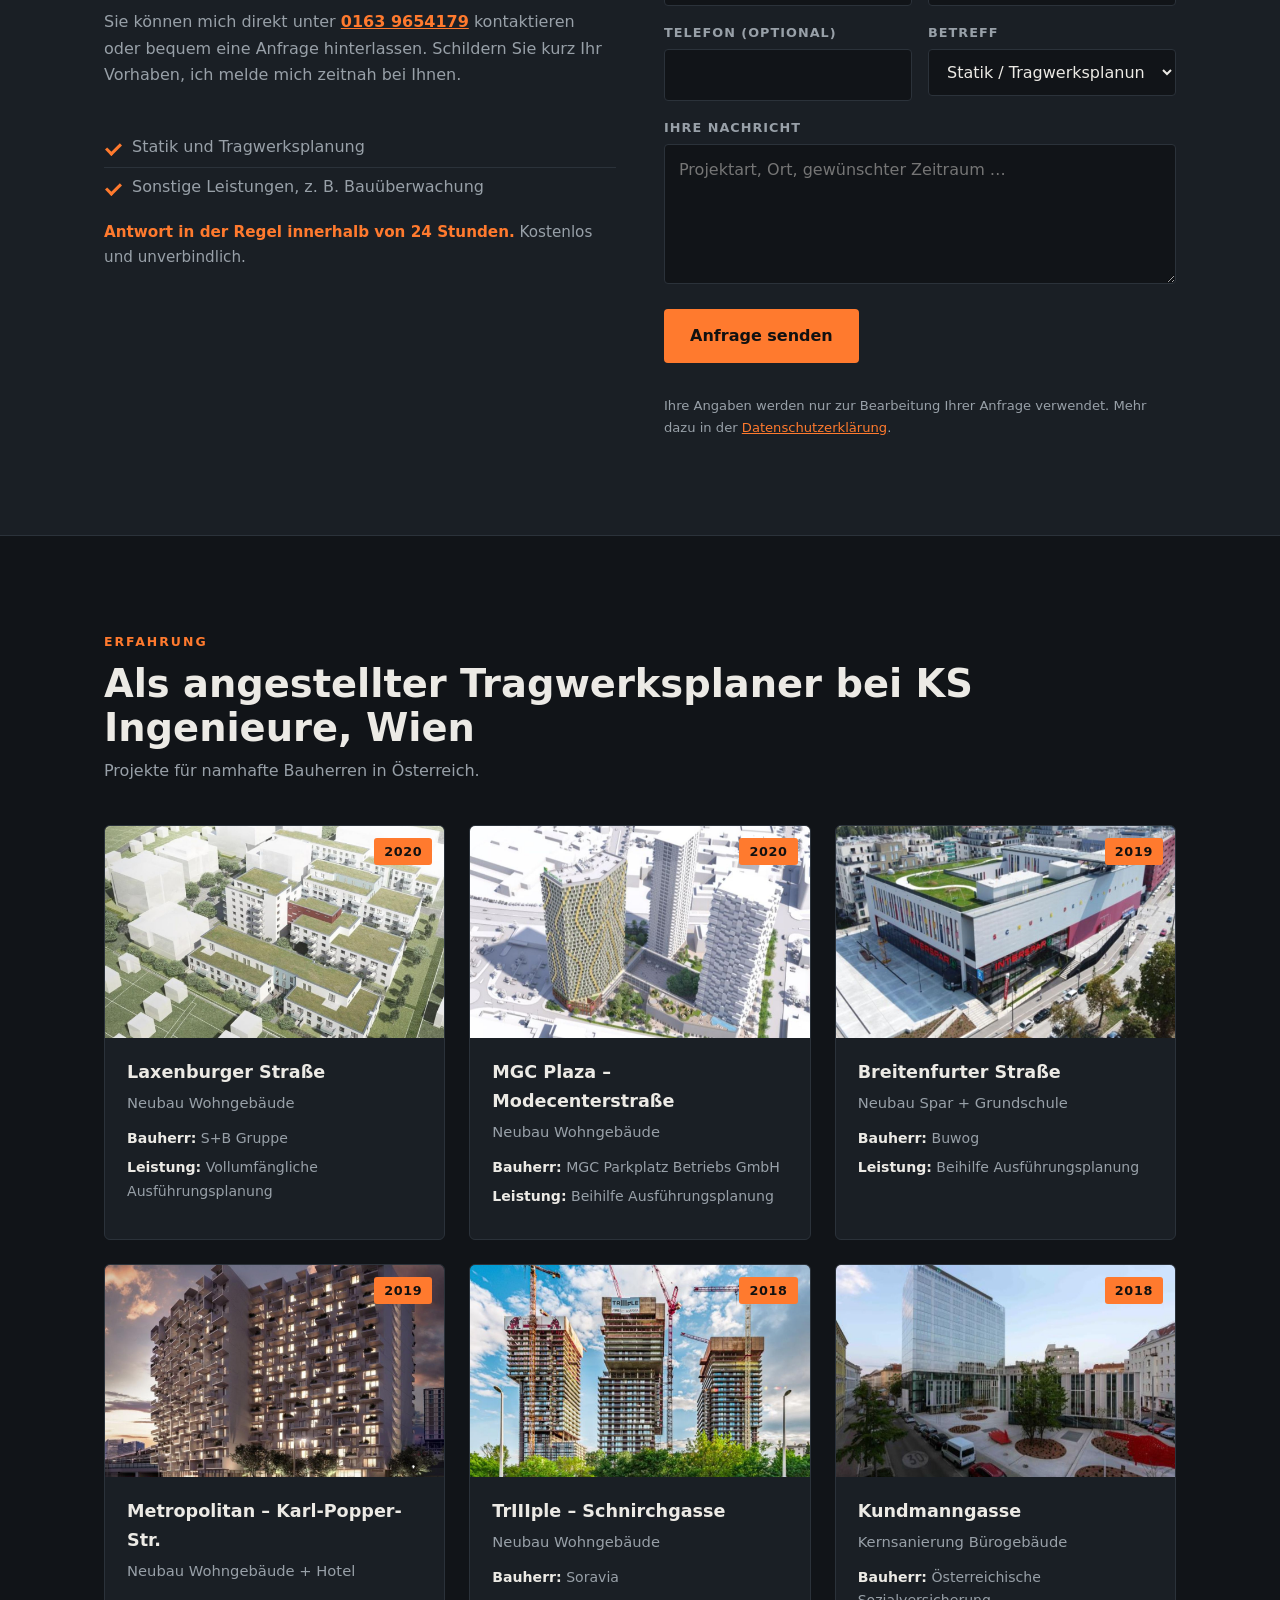
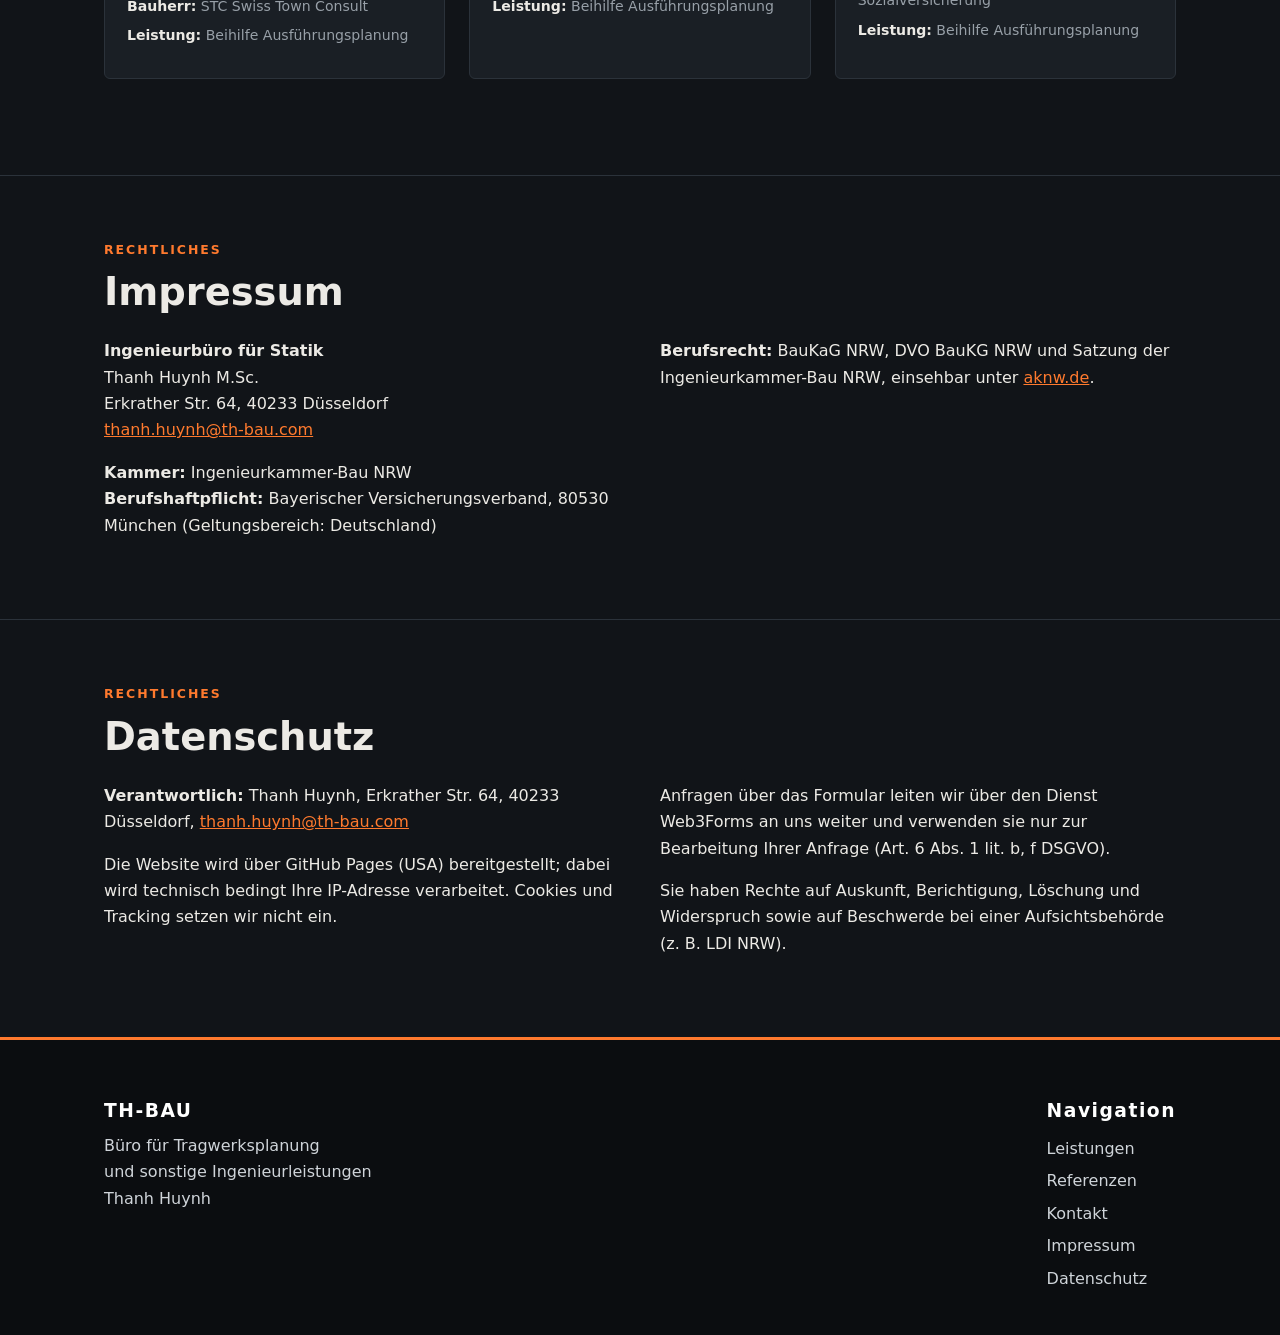
==== commit 8d56ce06: "Design 1 (orange) wieder live; Design 2 bleibt als design2.html Co-Authored-By: Claude Sonnet 5.5 <n" ====
--- a/index.html
+++ b/index.html
@@ -5,7 +5,7 @@
 <meta name="viewport" content="width=device-width, initial-scale=1, viewport-fit=cover">
 <title>TH-BAU – Büro für Tragwerksplanung und sonstige Ingenieurleistungen</title>
 <meta name="description" content="TH-BAU – Ingenieurbüro Thanh Huynh in Düsseldorf: Tragwerksplanung, Statik sowie Schal- und Bewehrungspläne.">
-<meta name="theme-color" content="#131a20">
+<meta name="theme-color" content="#1b2026">
 <meta name="color-scheme" content="dark">
 <link rel="icon" href="data:image/svg+xml,%3Csvg xmlns='http://www.w3.org/2000/svg' viewBox='0 0 64 64'%3E%3Crect width='64' height='64' rx='12' fill='%231b2026'/%3E%3Cpath d='M32 10 55 52H9Z' fill='none' stroke='white' stroke-width='4' stroke-linejoin='round'/%3E%3Cpath d='M21 31H43L32 52Z' fill='none' stroke='white' stroke-width='4' stroke-linejoin='round'/%3E%3C/svg%3E">
 <meta property="og:type" content="website">
@@ -13,7 +13,11 @@
 <meta property="og:title" content="TH-BAU – Tragwerksplanung und Statik">
 <meta property="og:description" content="TH-BAU – Ingenieurbüro Thanh Huynh in Düsseldorf: Tragwerksplanung, Statik sowie Schal- und Bewehrungspläne.">
 <meta property="og:url" content="https://www.th-bau.com/">
-<meta property="og:image" content="https://www.th-bau.com/images/3d-modell-tragwerk-keplerstrae-bergkamen.jpg">
+<meta property="og:image" content="https://www.th-bau.com/images/og-logo.jpg">
+<meta property="og:image:width" content="1200">
+<meta property="og:image:height" content="630">
+<meta property="og:image:alt" content="Logo TH-BAU, Thanh Huynh, Ingenieurbüro für Statik">
+<meta name="twitter:card" content="summary_large_image">
 <script type="application/ld+json">{"@context":"https://schema.org","@type":"ProfessionalService","name":"TH-BAU – Ingenieurbüro für Statik","founder":"Thanh Huynh","url":"https://www.th-bau.com/","email":"thanh.huynh@th-bau.com","telephone":"+49 163 9654179","address":{"@type":"PostalAddress","streetAddress":"Erkrather Str. 64","postalCode":"40233","addressLocality":"Düsseldorf","addressCountry":"DE"},"areaServed":"DE","knowsAbout":["Tragwerksplanung","Statik","Bewehrungsplanung"]}</script>
 
 <style>
@@ -216,14 +220,6 @@
 /* Antwortzeit */
 .react{margin:14px 0 0;font-size:.95rem;color:var(--mute)}
 .react b{color:var(--accent)}
-
-/* TEST: Farbwelt Nebelwald (Schiefer, Moosgruen) */
-:root,:root:not([data-theme="light"]),:root[data-theme="dark"]{--bg:#1a232a;--surf:#222e36;--ink:#e6eae8;--mute:#9aa8a8;--line:#35444d;--dark:#131a20;--accent:#a8bea6;--accent-ink:#16201b;--grid:rgba(255,255,255,.05);color-scheme:dark}
-.hero{background:linear-gradient(165deg,#2b3d38 0%,#18222a 72%)}
-.dark{background:#2a363e}
-.sonst{background:#202b33}
-.chain .ico svg{stroke:#16201b}
-.chain .stb:hover,.chain .stb:focus-visible,.chain .stb[aria-pressed="true"]{background:rgba(168,190,166,.1)}
 </style>
 </head>
 <body>
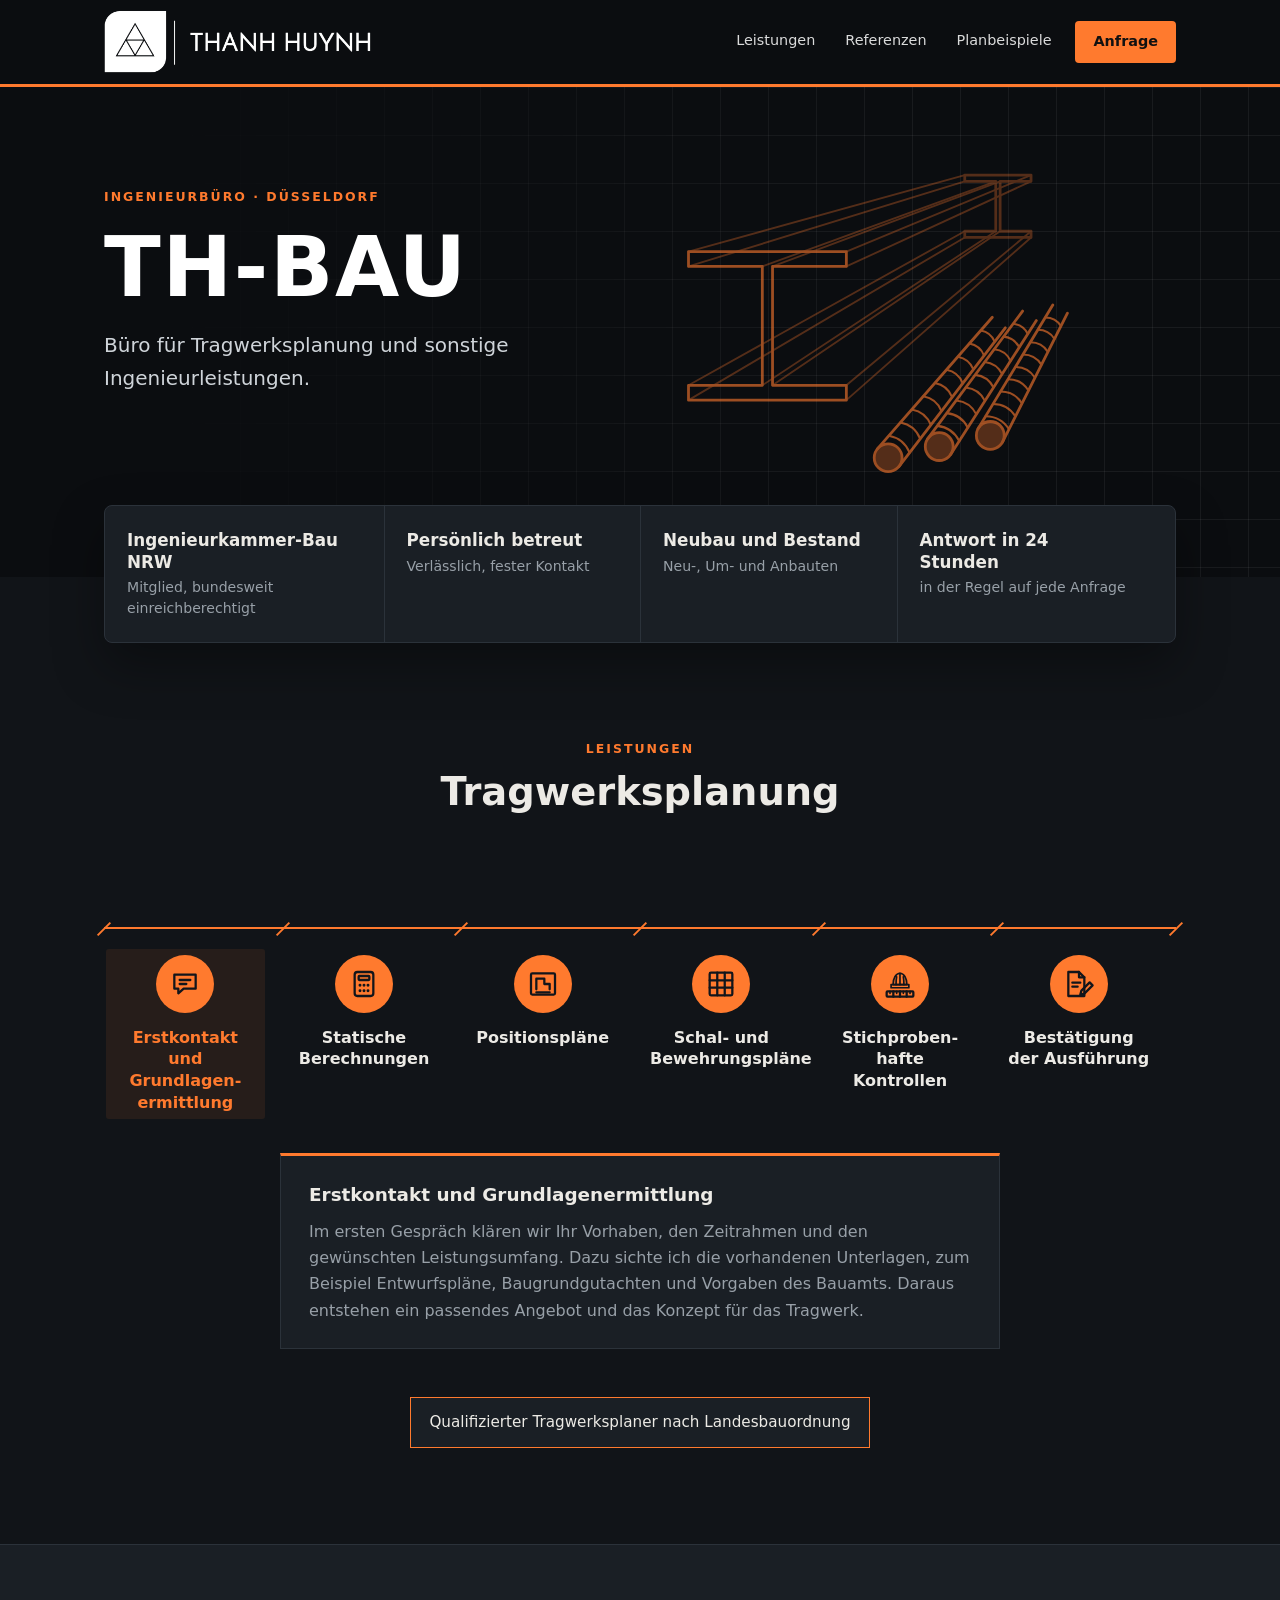
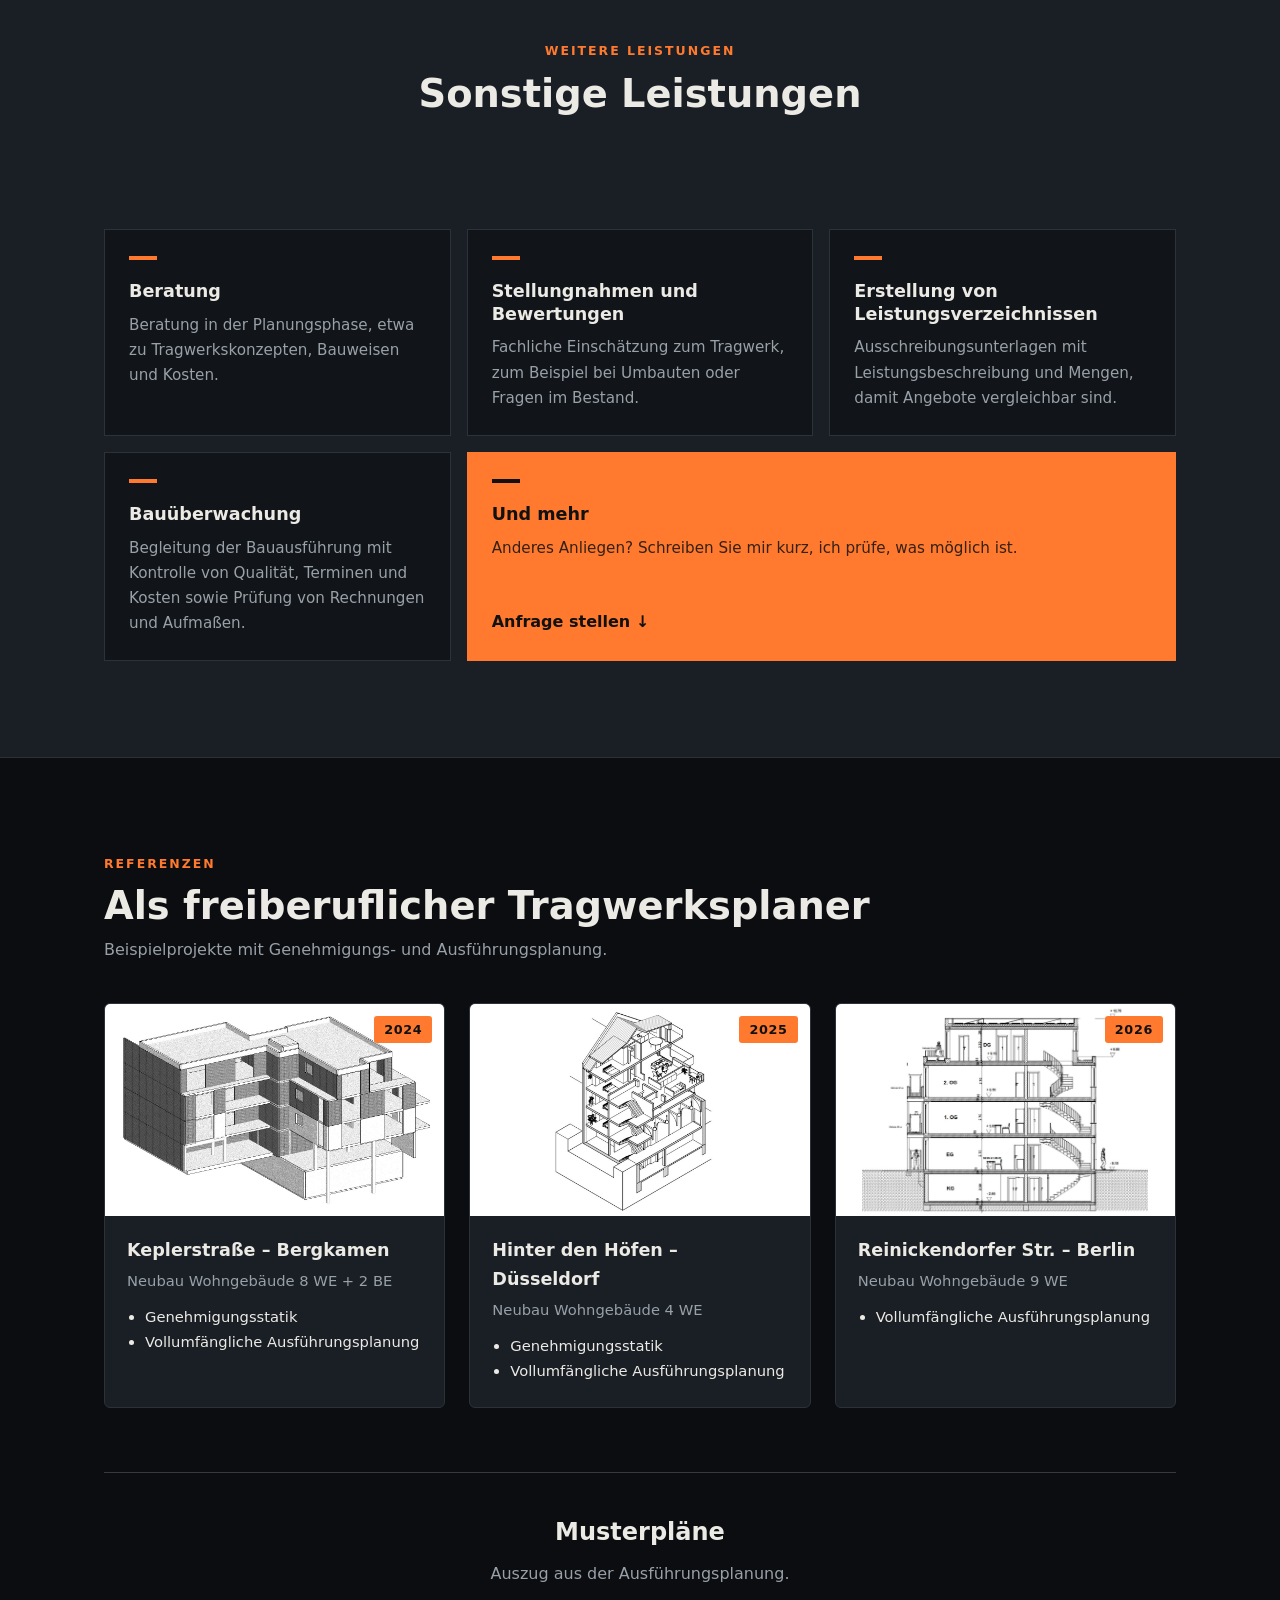
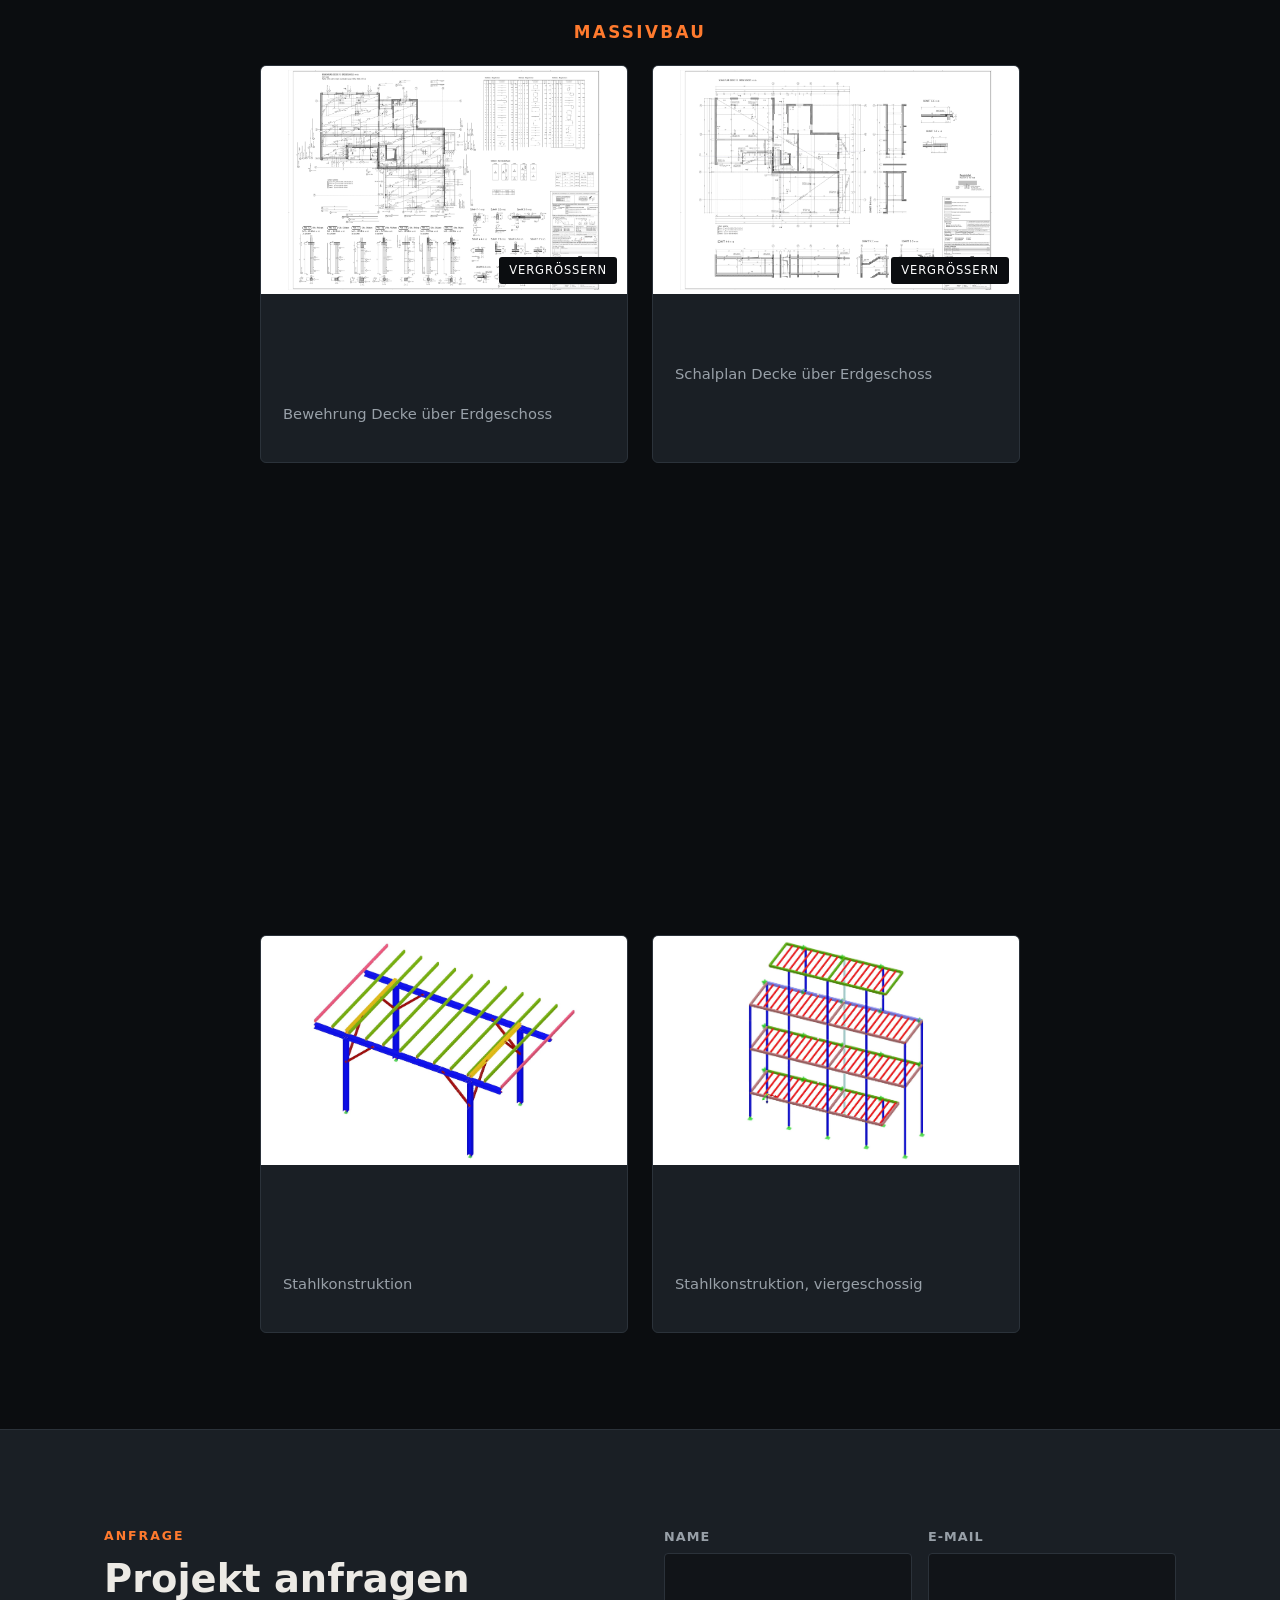
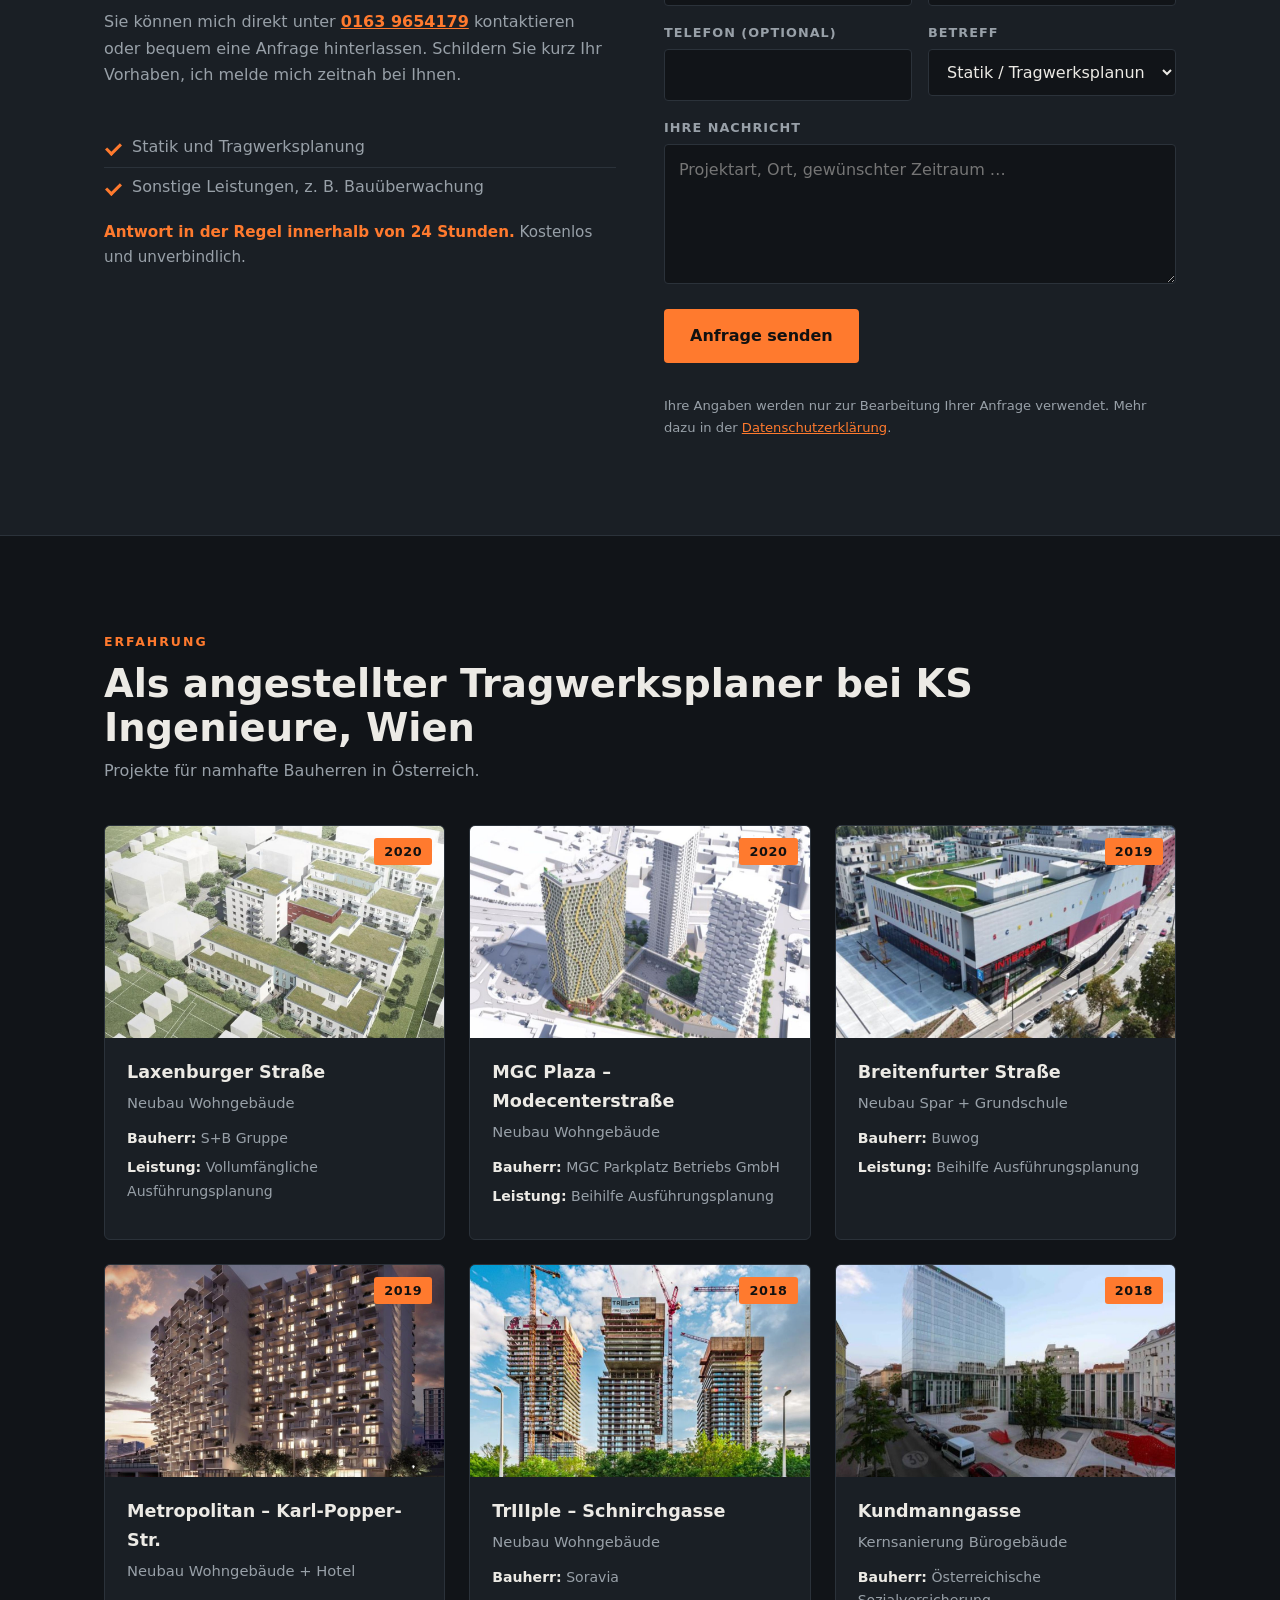
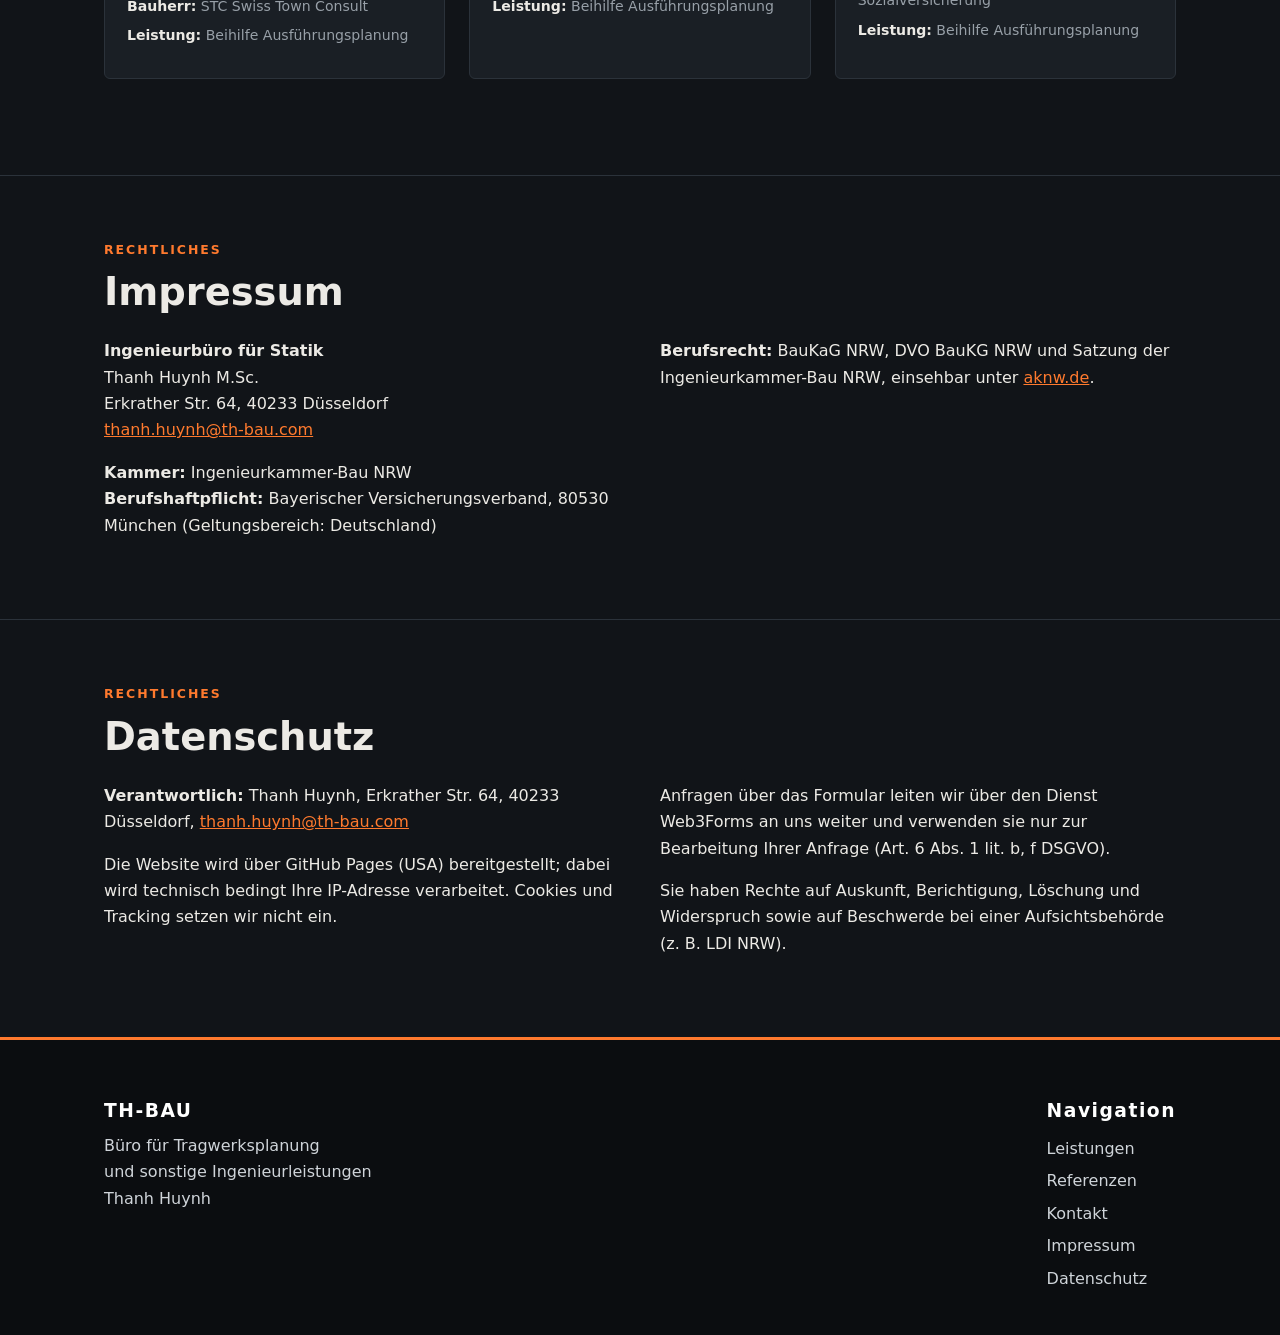
==== commit 52b31811: "Handy: Erstkontakt zunaechst geschlossen und pulsierend, Antippen oeffnet/schliesst Co-Authored-By: " ====
--- a/index.html
+++ b/index.html
@@ -220,6 +220,12 @@
 /* Antwortzeit */
 .react{margin:14px 0 0;font-size:.95rem;color:var(--mute)}
 .react b{color:var(--accent)}
+/* Hinweis: erster Schritt pulsiert am Handy */
+@keyframes hintpulse{0%{box-shadow:0 0 0 0 color-mix(in srgb,var(--accent) 60%,transparent);transform:scale(1)}60%{box-shadow:0 0 0 14px color-mix(in srgb,var(--accent) 0%,transparent);transform:scale(1.08)}100%{box-shadow:0 0 0 0 color-mix(in srgb,var(--accent) 0%,transparent);transform:scale(1)}}
+.chain .st.hint .ico{animation:hintpulse 1.8s ease-out infinite}
+.chain .st.hint .stb::after{content:"antippen";margin-left:auto;font-size:.72rem;letter-spacing:.08em;text-transform:uppercase;color:var(--accent);font-weight:600}
+@media (min-width:901px){.chain .st.hint .ico{animation:none}.chain .st.hint .stb::after{content:none}}
+@media (prefers-reduced-motion:reduce){.chain .st.hint .ico{animation:none;box-shadow:0 0 0 5px color-mix(in srgb,var(--accent) 30%,transparent)}}
 </style>
 </head>
 <body>
@@ -484,9 +490,13 @@
 var st=[].slice.call(document.querySelectorAll("#chain .st")),cp=document.getElementById("cp");
 function pick(i){st.forEach(function(e,k){var on=k===i;e.querySelector(".stb").setAttribute("aria-pressed",on?"true":"false");if(on){e.setAttribute("data-open","")}else{e.removeAttribute("data-open")}});
  cp.innerHTML=st[i].querySelector(".desc").innerHTML}
-st.forEach(function(e,i){var b=e.querySelector(".stb");b.addEventListener("click",function(){pick(i)});
+var mq=window.matchMedia("(max-width:900px)");
+function shut(){st.forEach(function(e){e.querySelector(".stb").setAttribute("aria-pressed","false");e.removeAttribute("data-open")})}
+st.forEach(function(e,i){var b=e.querySelector(".stb");b.addEventListener("click",function(){st[0].classList.remove("hint");if(mq.matches&&e.hasAttribute("data-open")){shut()}else{pick(i)}});
  b.addEventListener("mouseenter",function(){if(window.matchMedia("(hover:hover) and (min-width:901px)").matches)pick(i)})});
-pick(0);
+function init(){if(mq.matches){shut();if(!st.some(function(e){return e.classList.contains("touched")}))st[0].classList.add("hint")}else{st[0].classList.remove("hint");if(!st.some(function(e){return e.hasAttribute("data-open")}))pick(0)}}
+st.forEach(function(e){e.querySelector(".stb").addEventListener("click",function(){st.forEach(function(x){x.classList.add("touched")})})});
+init();(mq.addEventListener?mq.addEventListener("change",init):mq.addListener(init));
 })();
 </script>
 <script>
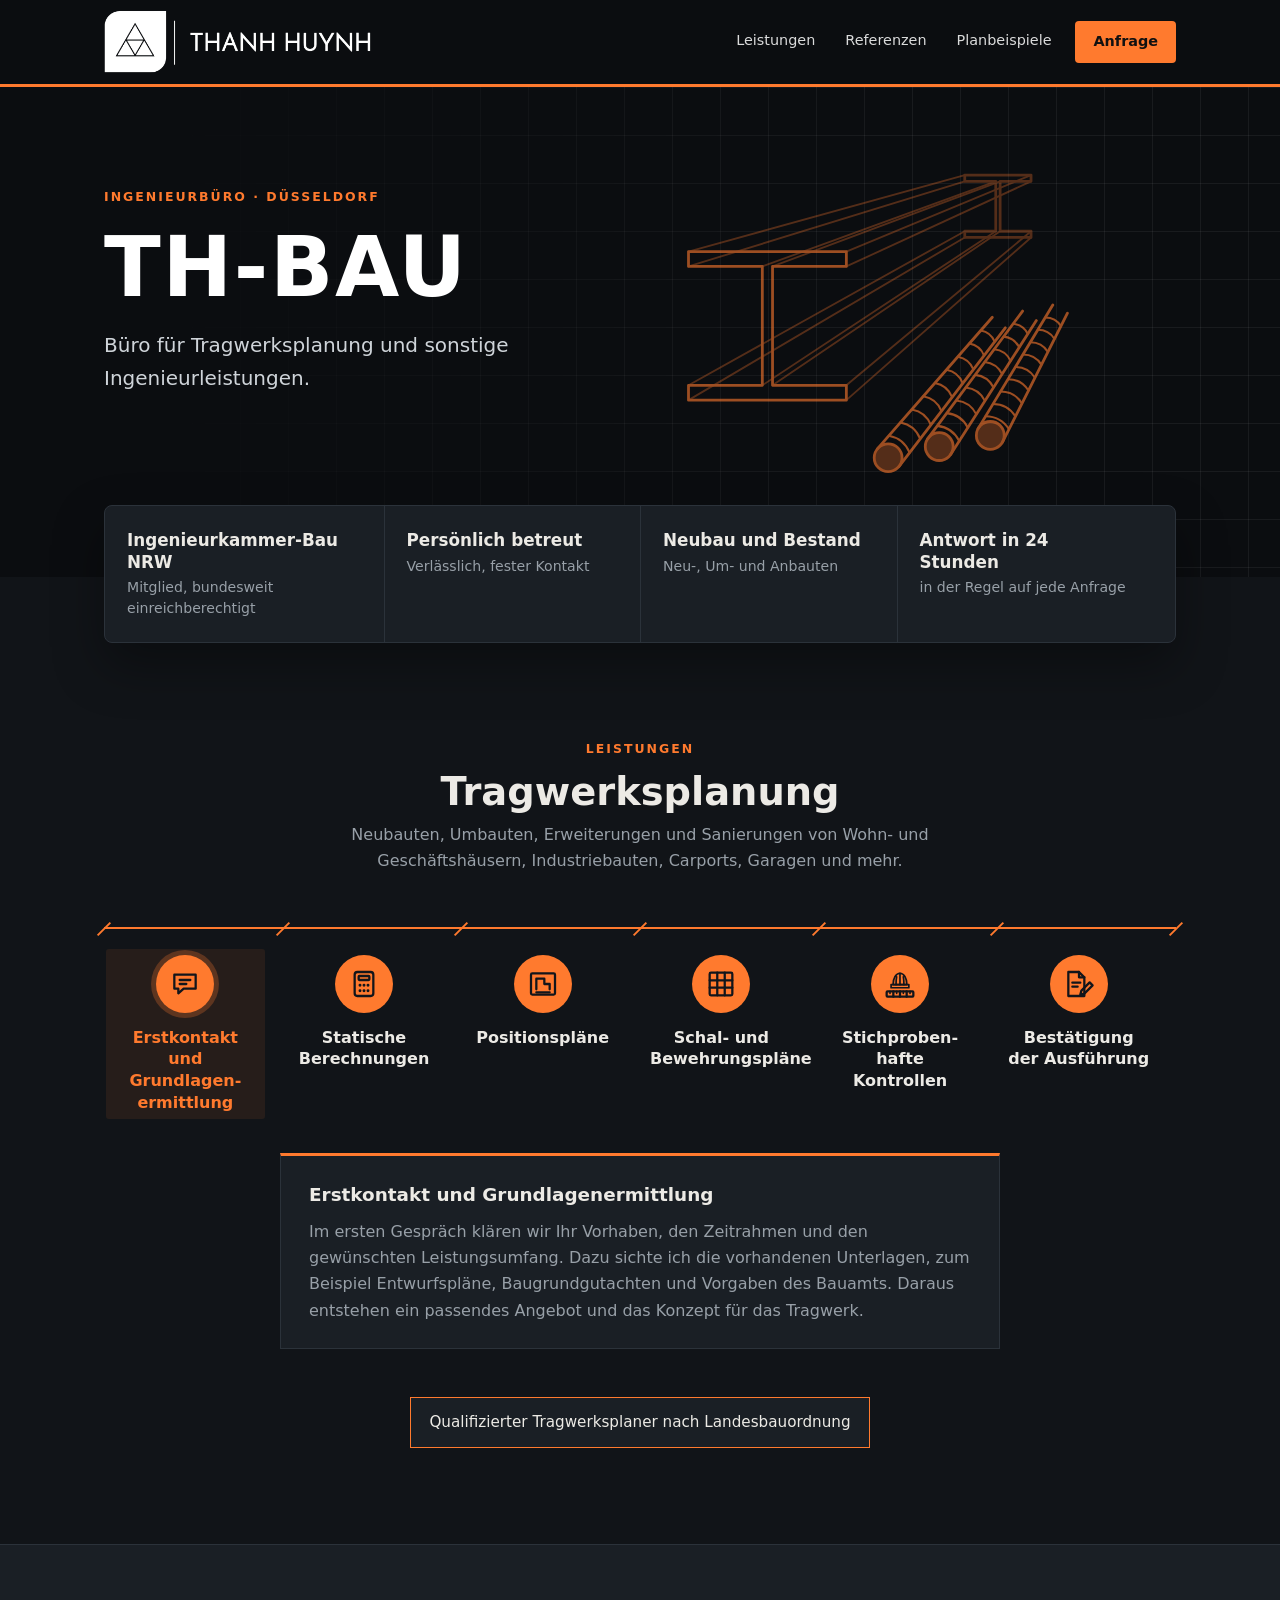
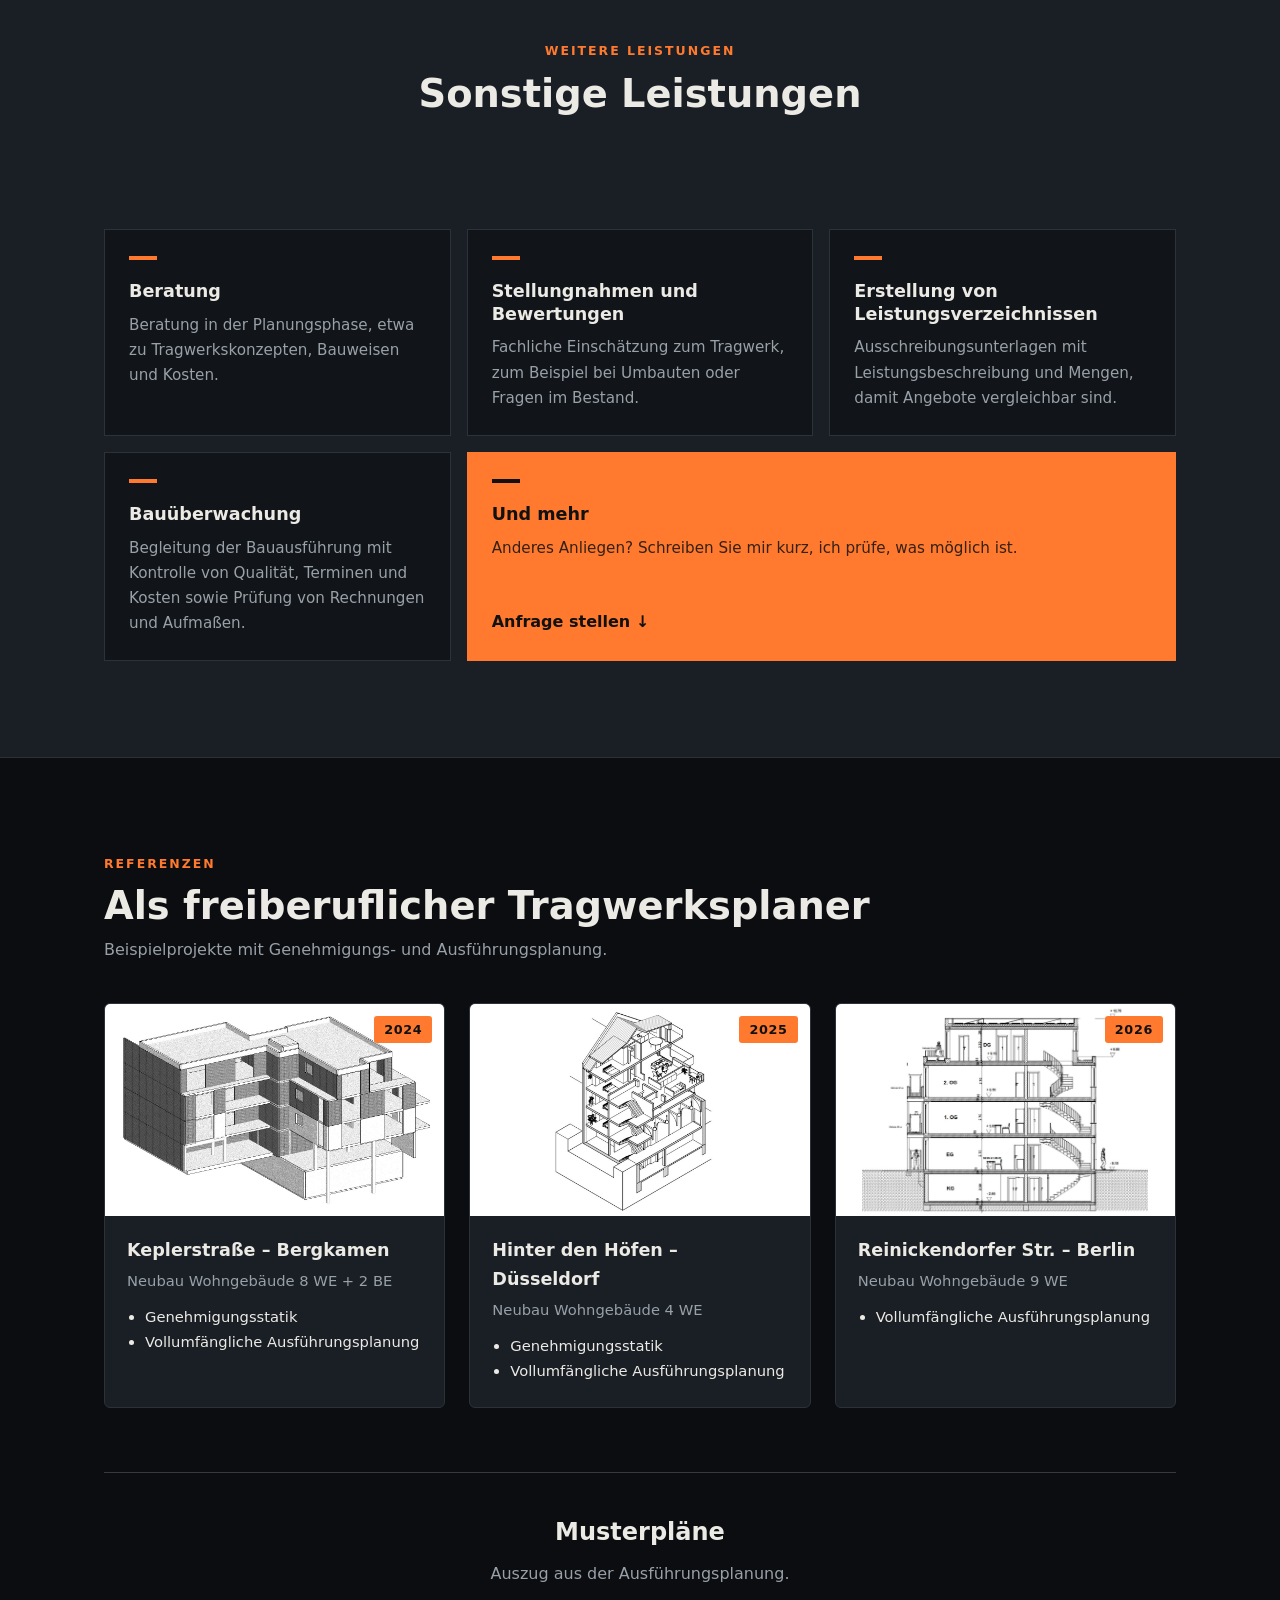
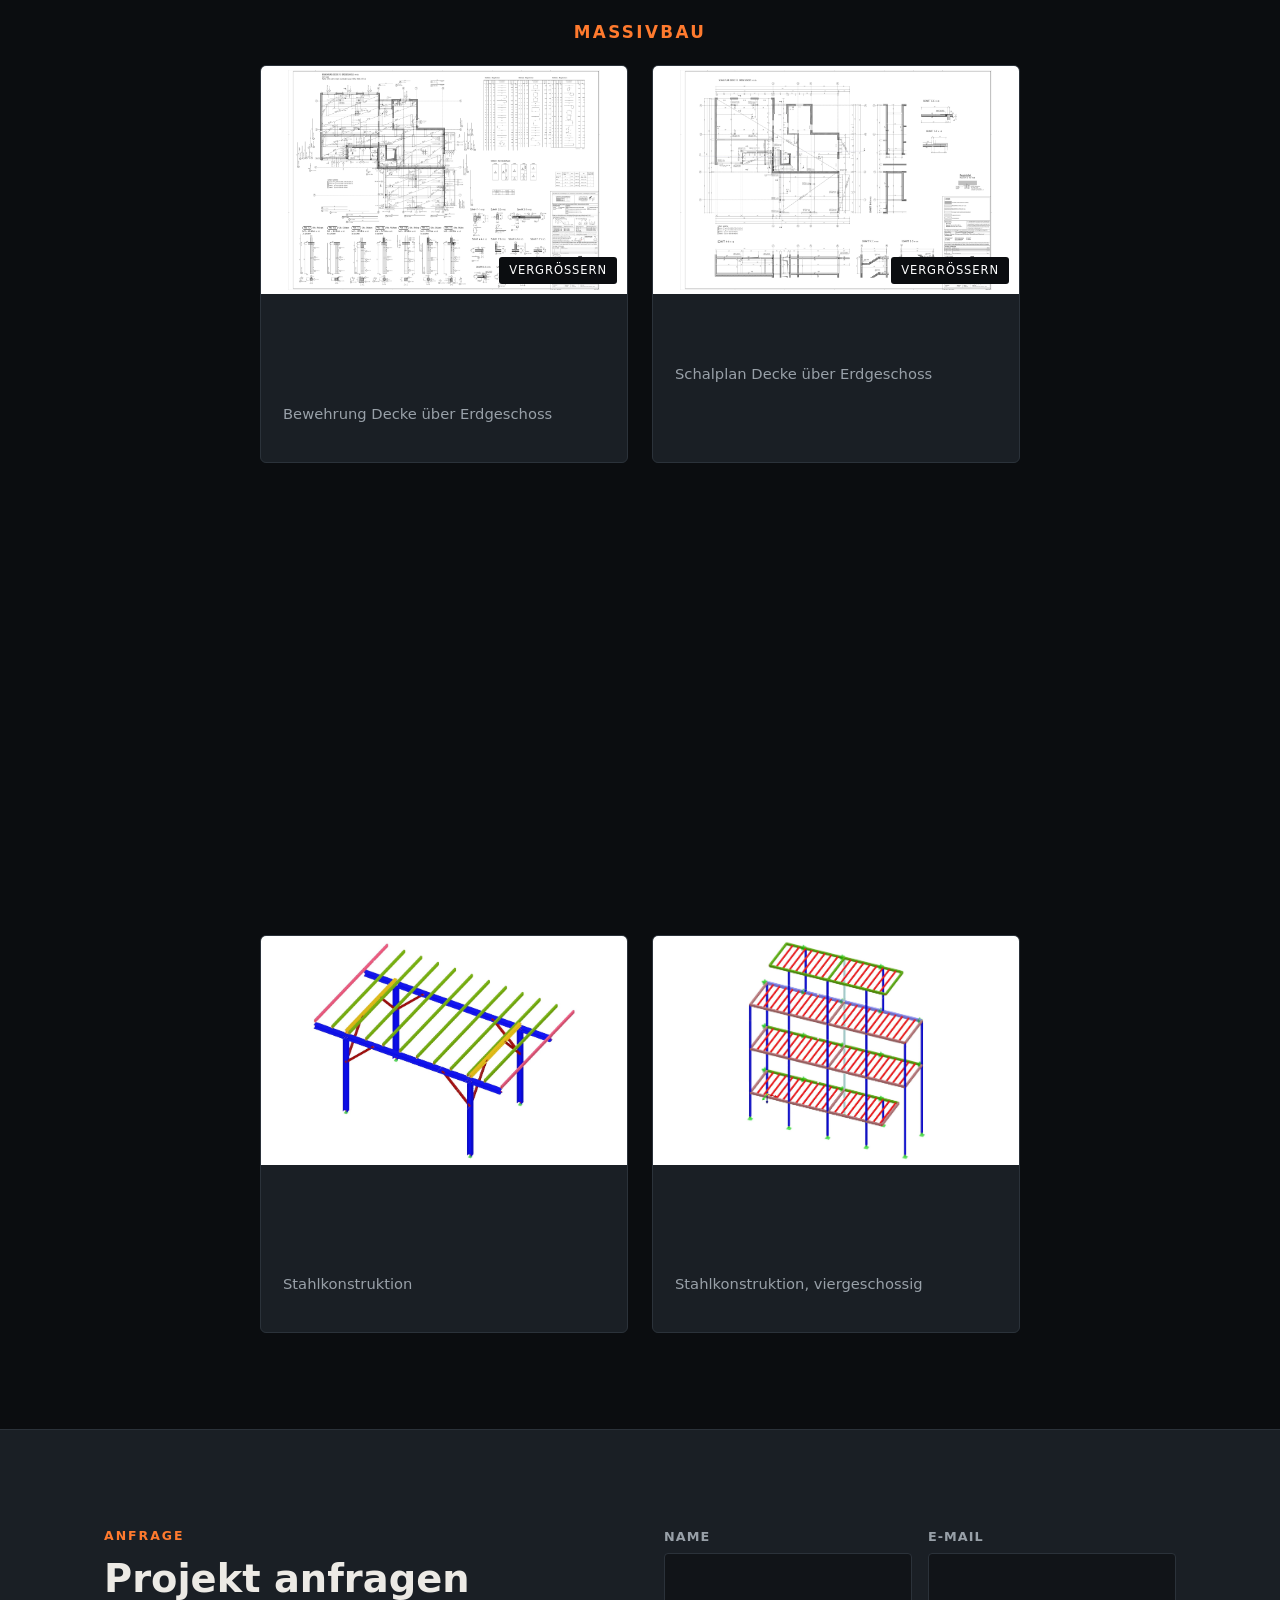
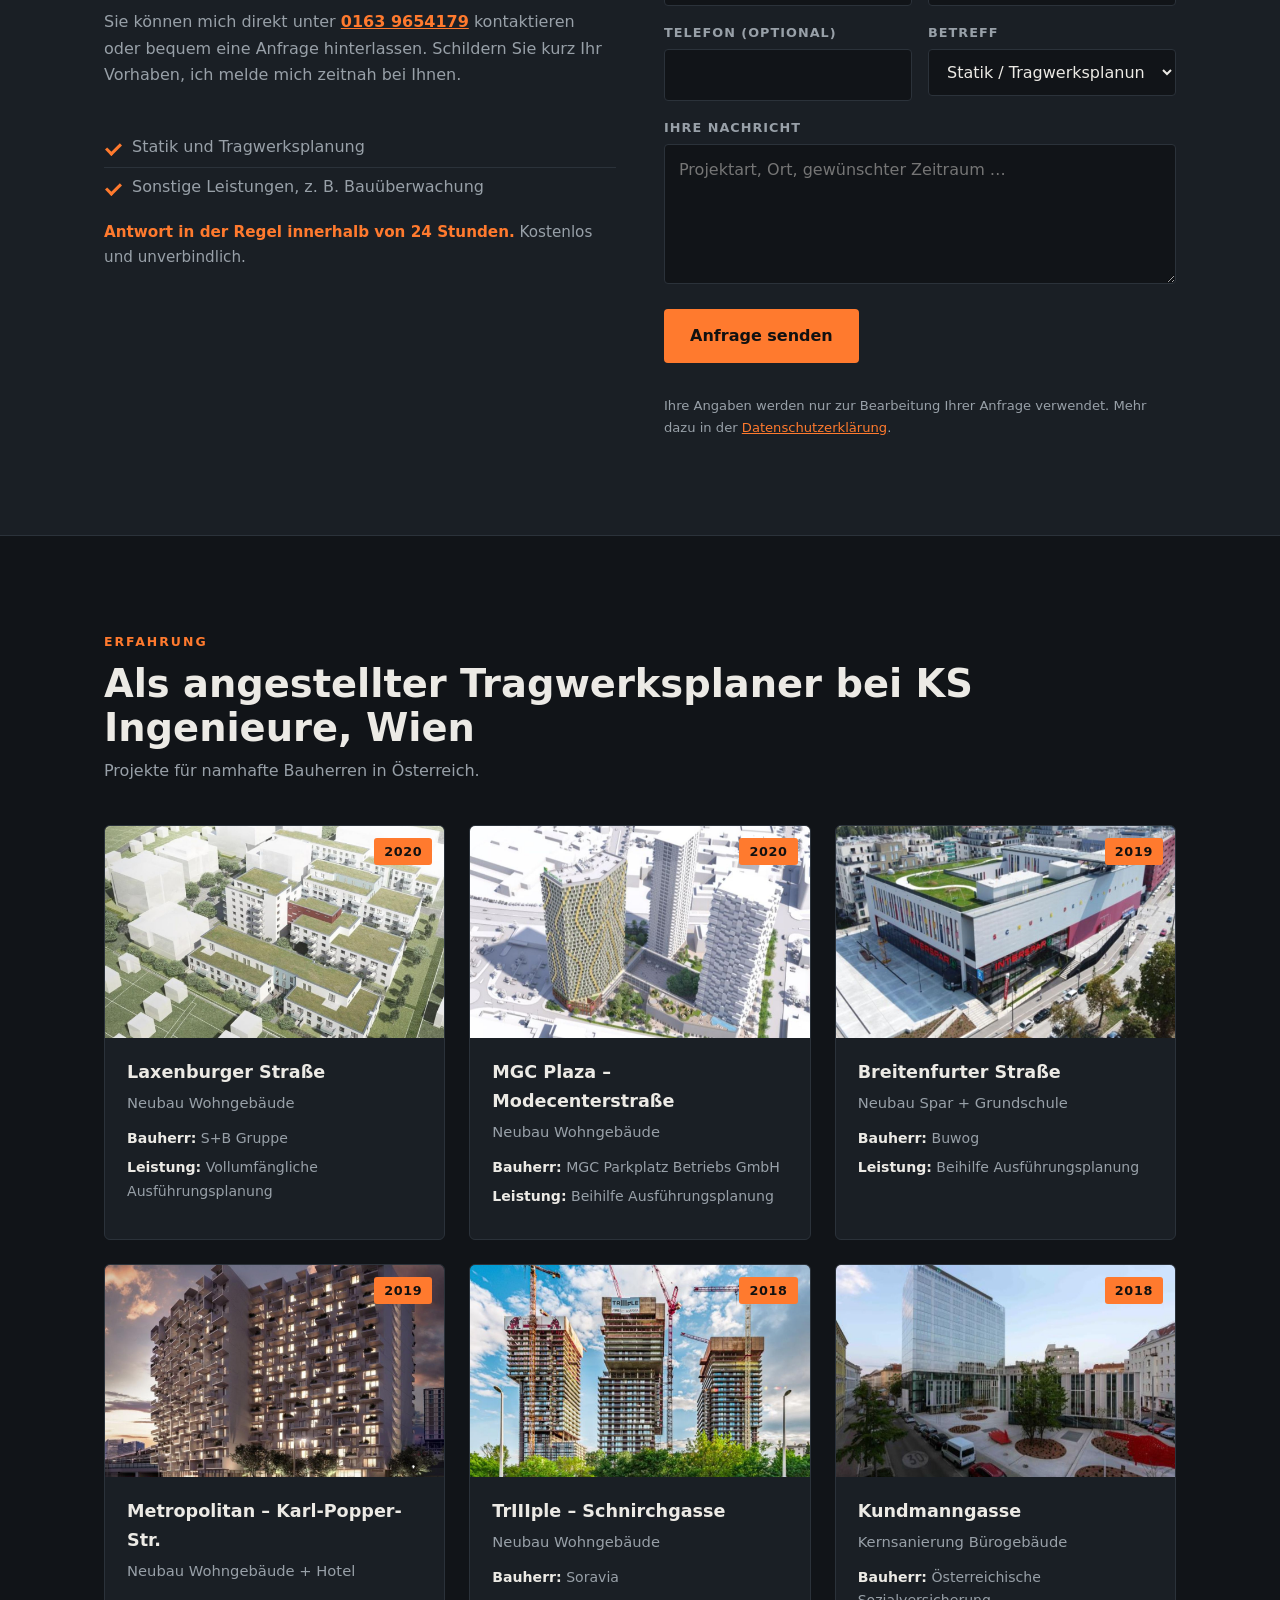
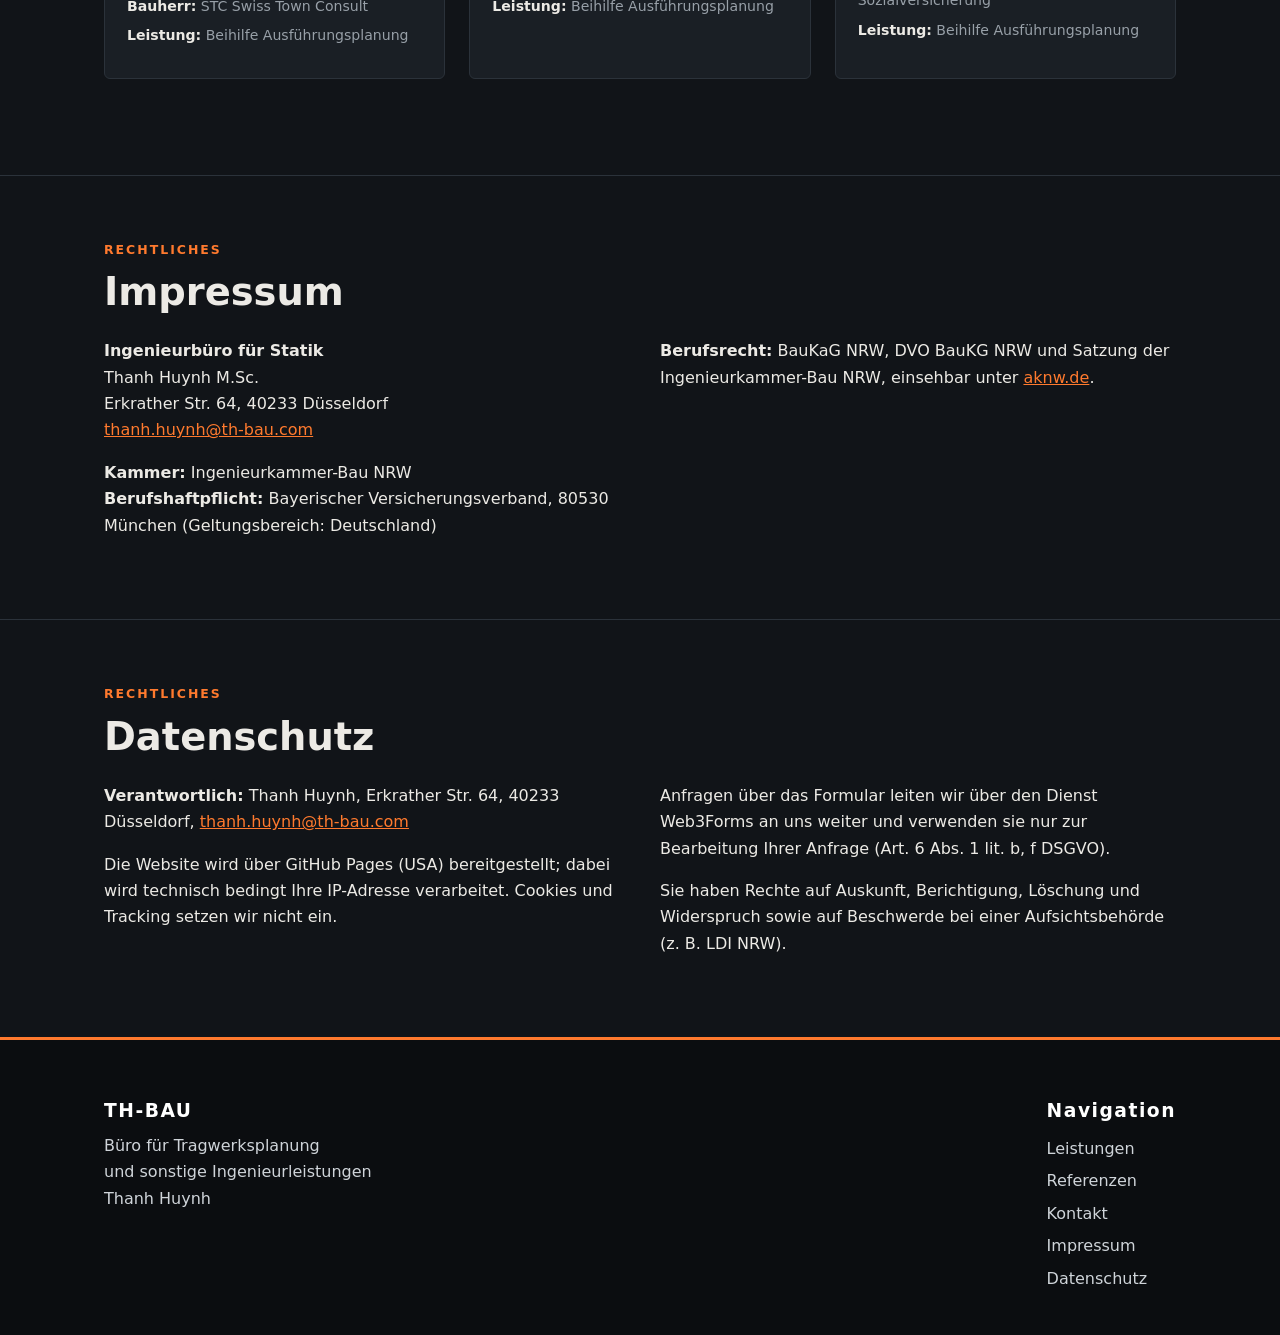
==== commit 76698ab5: "Hover-Effekt der Massekette wiederhergestellt Co-Authored-By: Claude Sonnet 5.5 <noreply@anthropic.c" ====
--- a/index.html
+++ b/index.html
@@ -220,12 +220,21 @@
 /* Antwortzeit */
 .react{margin:14px 0 0;font-size:.95rem;color:var(--mute)}
 .react b{color:var(--accent)}
+/* Hover: Symbole in der Massekette */
+.chain .ico{transition:transform .28s cubic-bezier(.2,.8,.2,1),box-shadow .28s ease}
+.chain .ico svg{transition:transform .28s cubic-bezier(.2,.8,.2,1)}
+.chain .stb:focus-visible .ico,.chain .stb[aria-pressed="true"] .ico{box-shadow:0 0 0 5px color-mix(in srgb,var(--accent) 26%,transparent)}
+@media (hover:hover){.chain .stb:hover .ico,.chain .stb:focus-visible .ico{transform:translateY(-7px);box-shadow:0 0 0 6px color-mix(in srgb,var(--accent) 28%,transparent),0 14px 22px rgba(0,0,0,.35)}.chain .stb:hover .ico svg,.chain .stb:focus-visible .ico svg{transform:scale(1.12) rotate(-6deg)}}
+@media (prefers-reduced-motion:reduce){.chain .ico,.chain .ico svg{transition:none}.chain .stb:hover .ico,.chain .stb:hover .ico svg{transform:none}}
 /* Hinweis: erster Schritt pulsiert am Handy */
-@keyframes hintpulse{0%{box-shadow:0 0 0 0 color-mix(in srgb,var(--accent) 60%,transparent);transform:scale(1)}60%{box-shadow:0 0 0 14px color-mix(in srgb,var(--accent) 0%,transparent);transform:scale(1.08)}100%{box-shadow:0 0 0 0 color-mix(in srgb,var(--accent) 0%,transparent);transform:scale(1)}}
-.chain .st.hint .ico{animation:hintpulse 1.8s ease-out infinite}
+@keyframes hintring{0%{transform:scale(1);opacity:.9}100%{transform:scale(1.9);opacity:0}}
+@keyframes hintbeat{0%,100%{transform:scale(1)}50%{transform:scale(1.1)}}
+@keyframes hintfade{0%,100%{opacity:1}50%{opacity:.55}}
+.chain .st.hint .ico{position:relative;animation:hintbeat 1.6s ease-in-out infinite}
+.chain .st.hint .ico::after{content:"";position:absolute;left:0;top:0;right:0;bottom:0;border-radius:50%;border:3px solid var(--accent);pointer-events:none;animation:hintring 1.6s ease-out infinite}
 .chain .st.hint .stb::after{content:"antippen";margin-left:auto;font-size:.72rem;letter-spacing:.08em;text-transform:uppercase;color:var(--accent);font-weight:600}
-@media (min-width:901px){.chain .st.hint .ico{animation:none}.chain .st.hint .stb::after{content:none}}
-@media (prefers-reduced-motion:reduce){.chain .st.hint .ico{animation:none;box-shadow:0 0 0 5px color-mix(in srgb,var(--accent) 30%,transparent)}}
+@media (min-width:901px){.chain .st.hint .ico{animation:none}.chain .st.hint .ico::after{content:none}.chain .st.hint .stb::after{content:none}}
+@media (prefers-reduced-motion:reduce){.chain .st.hint .ico{animation:hintfade 1.6s ease-in-out infinite}.chain .st.hint .ico::after{animation:none;opacity:.5}}
 </style>
 </head>
 <body>
